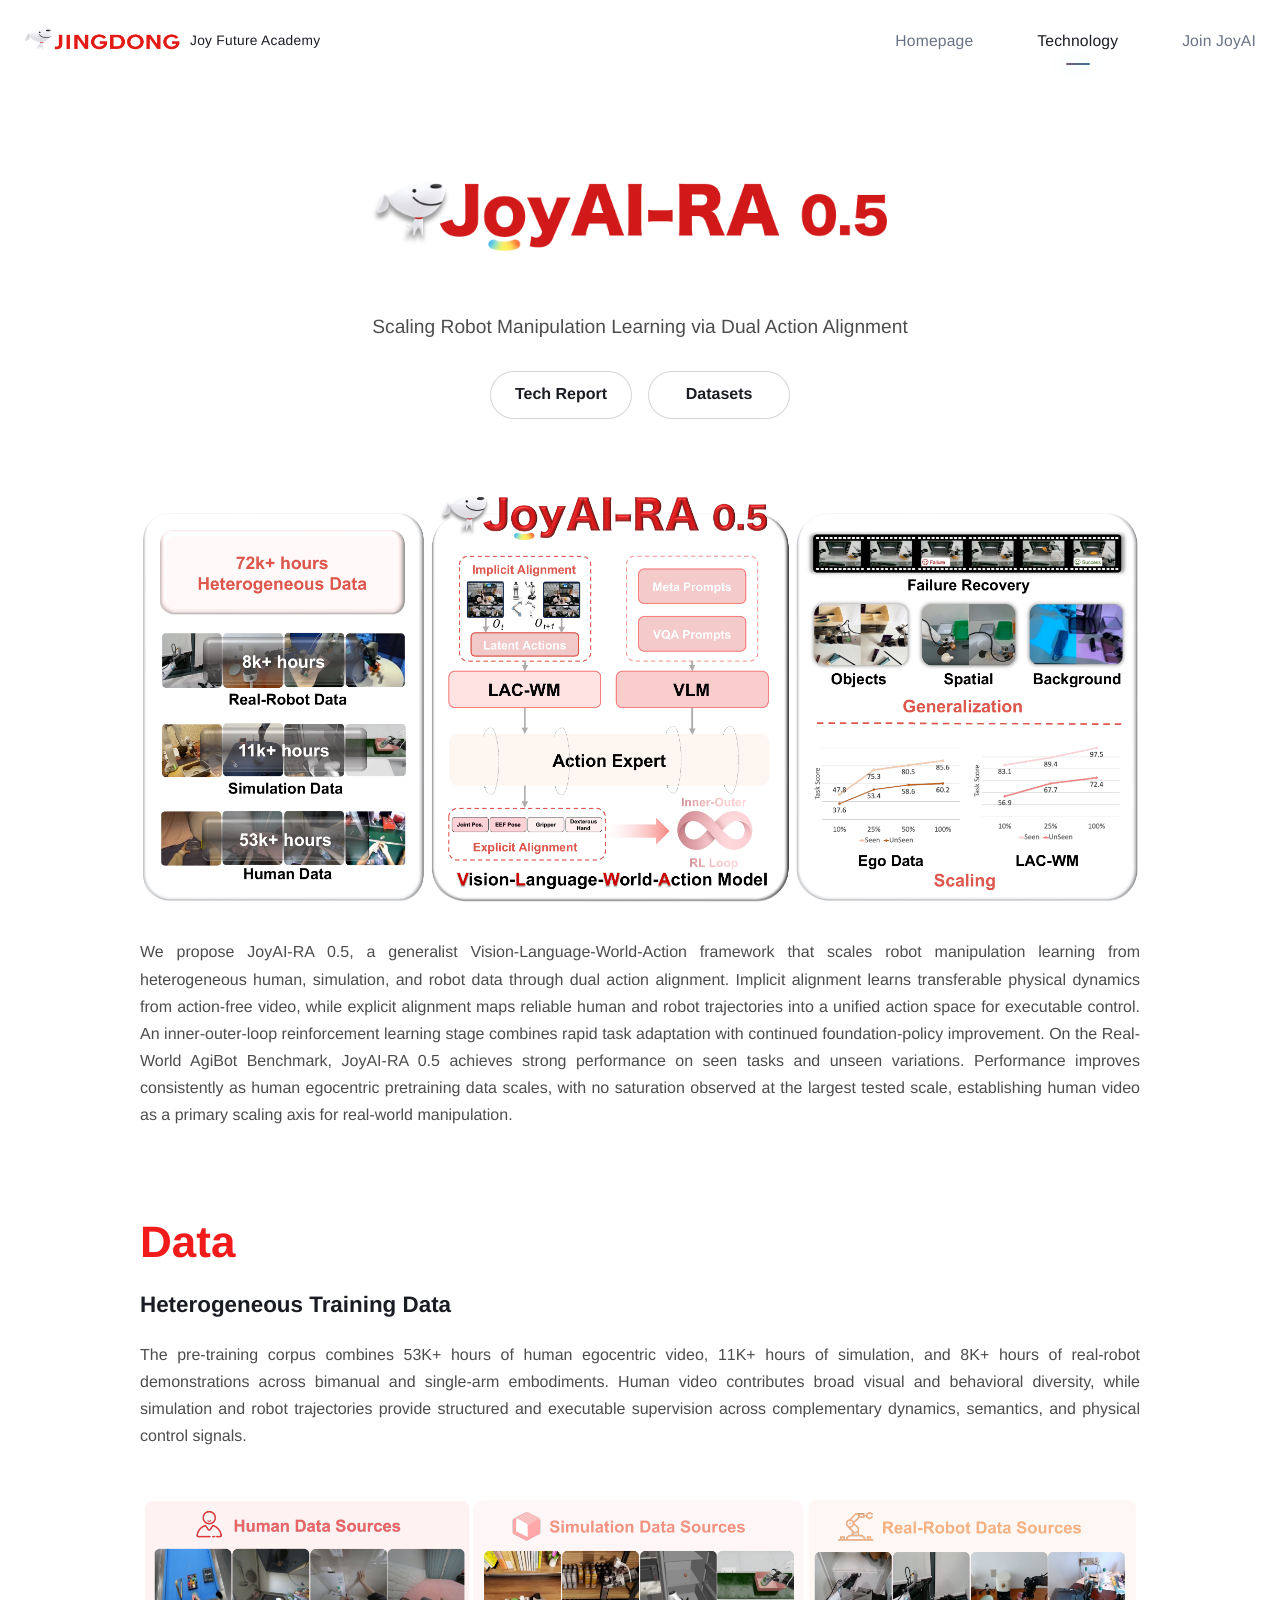
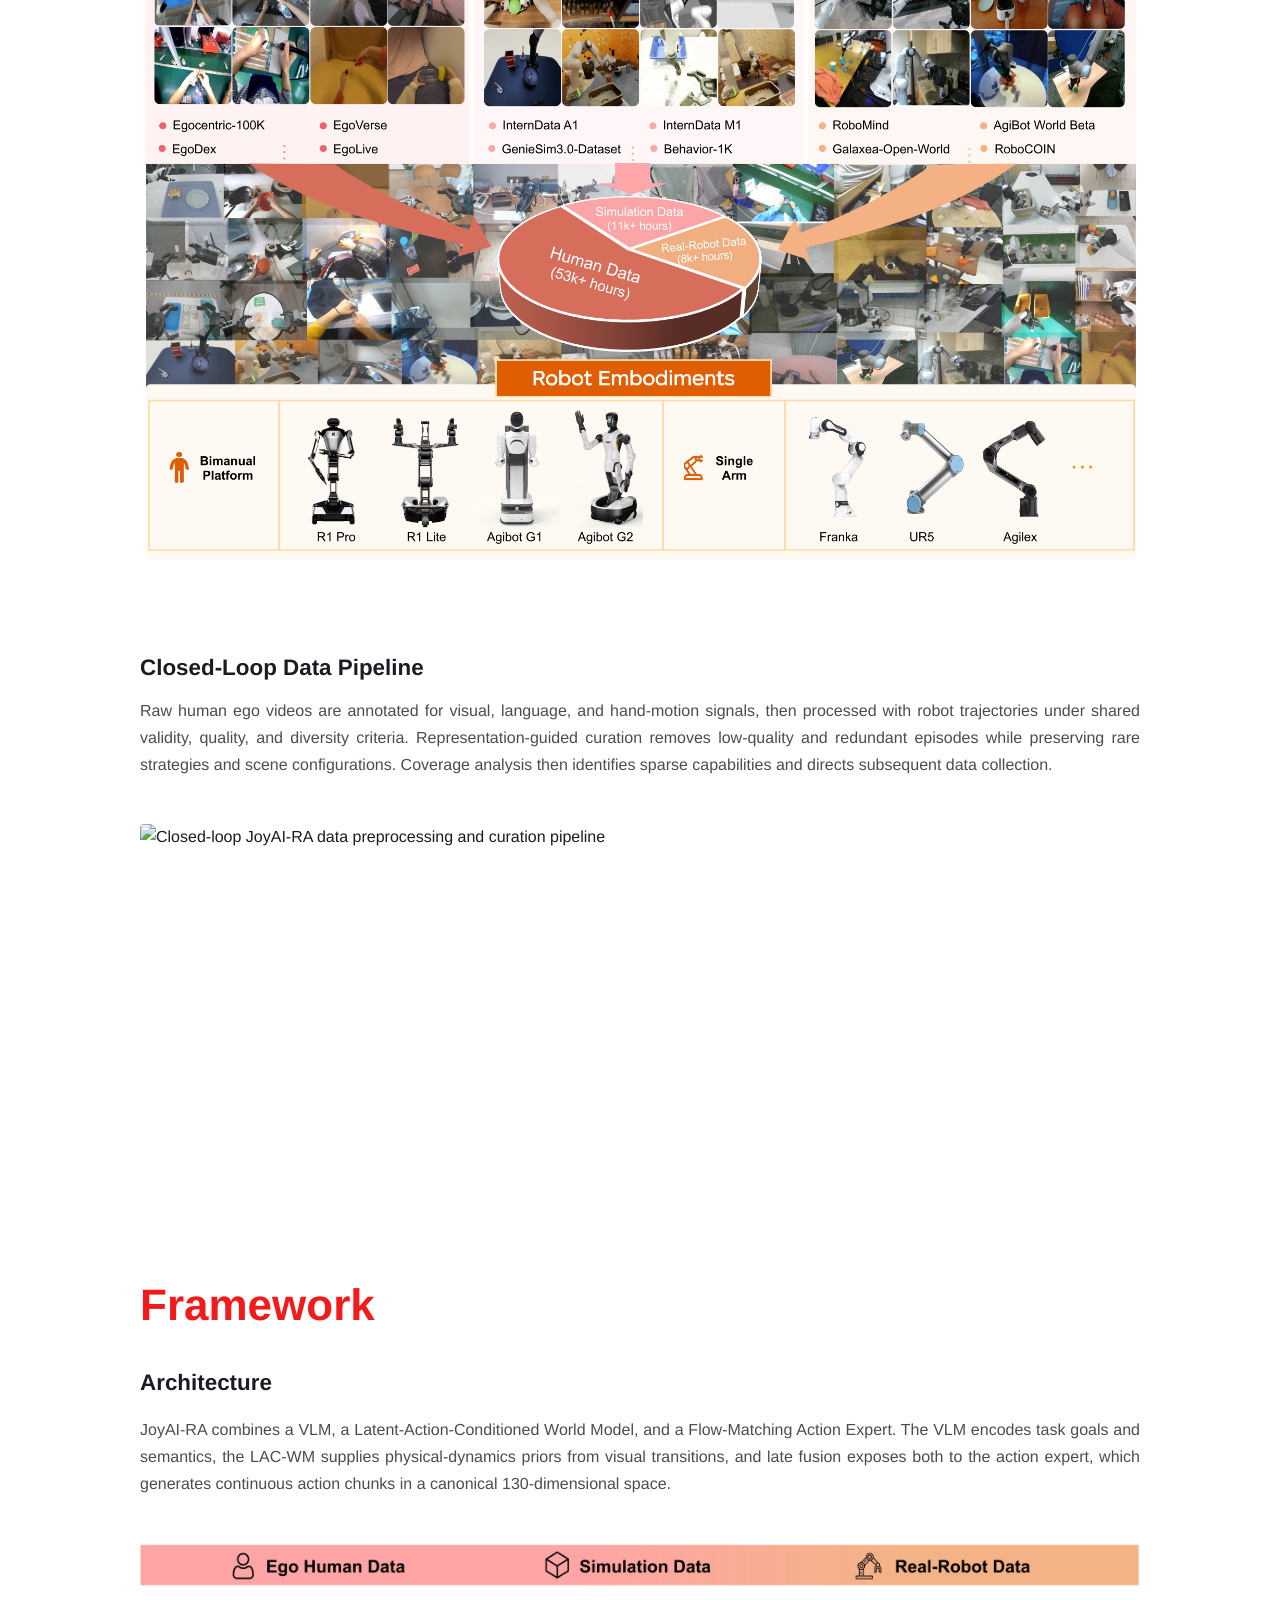
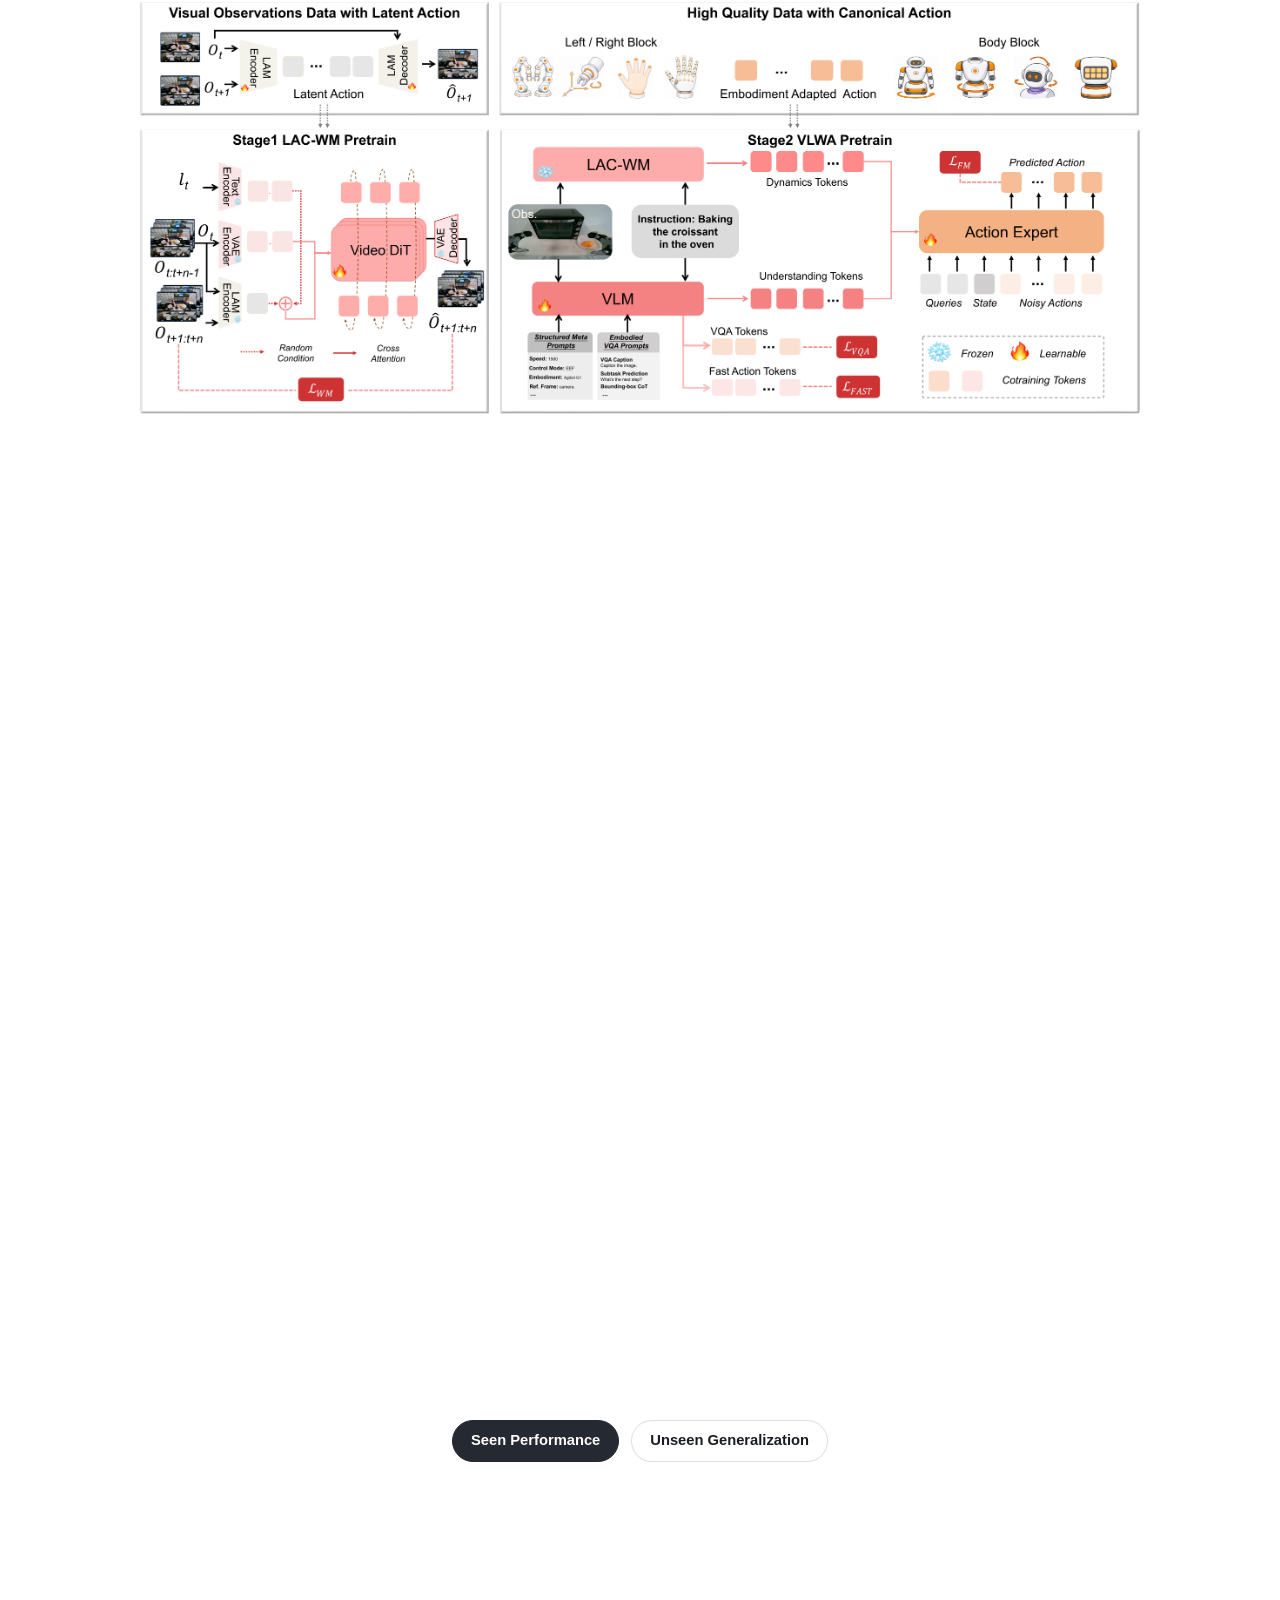
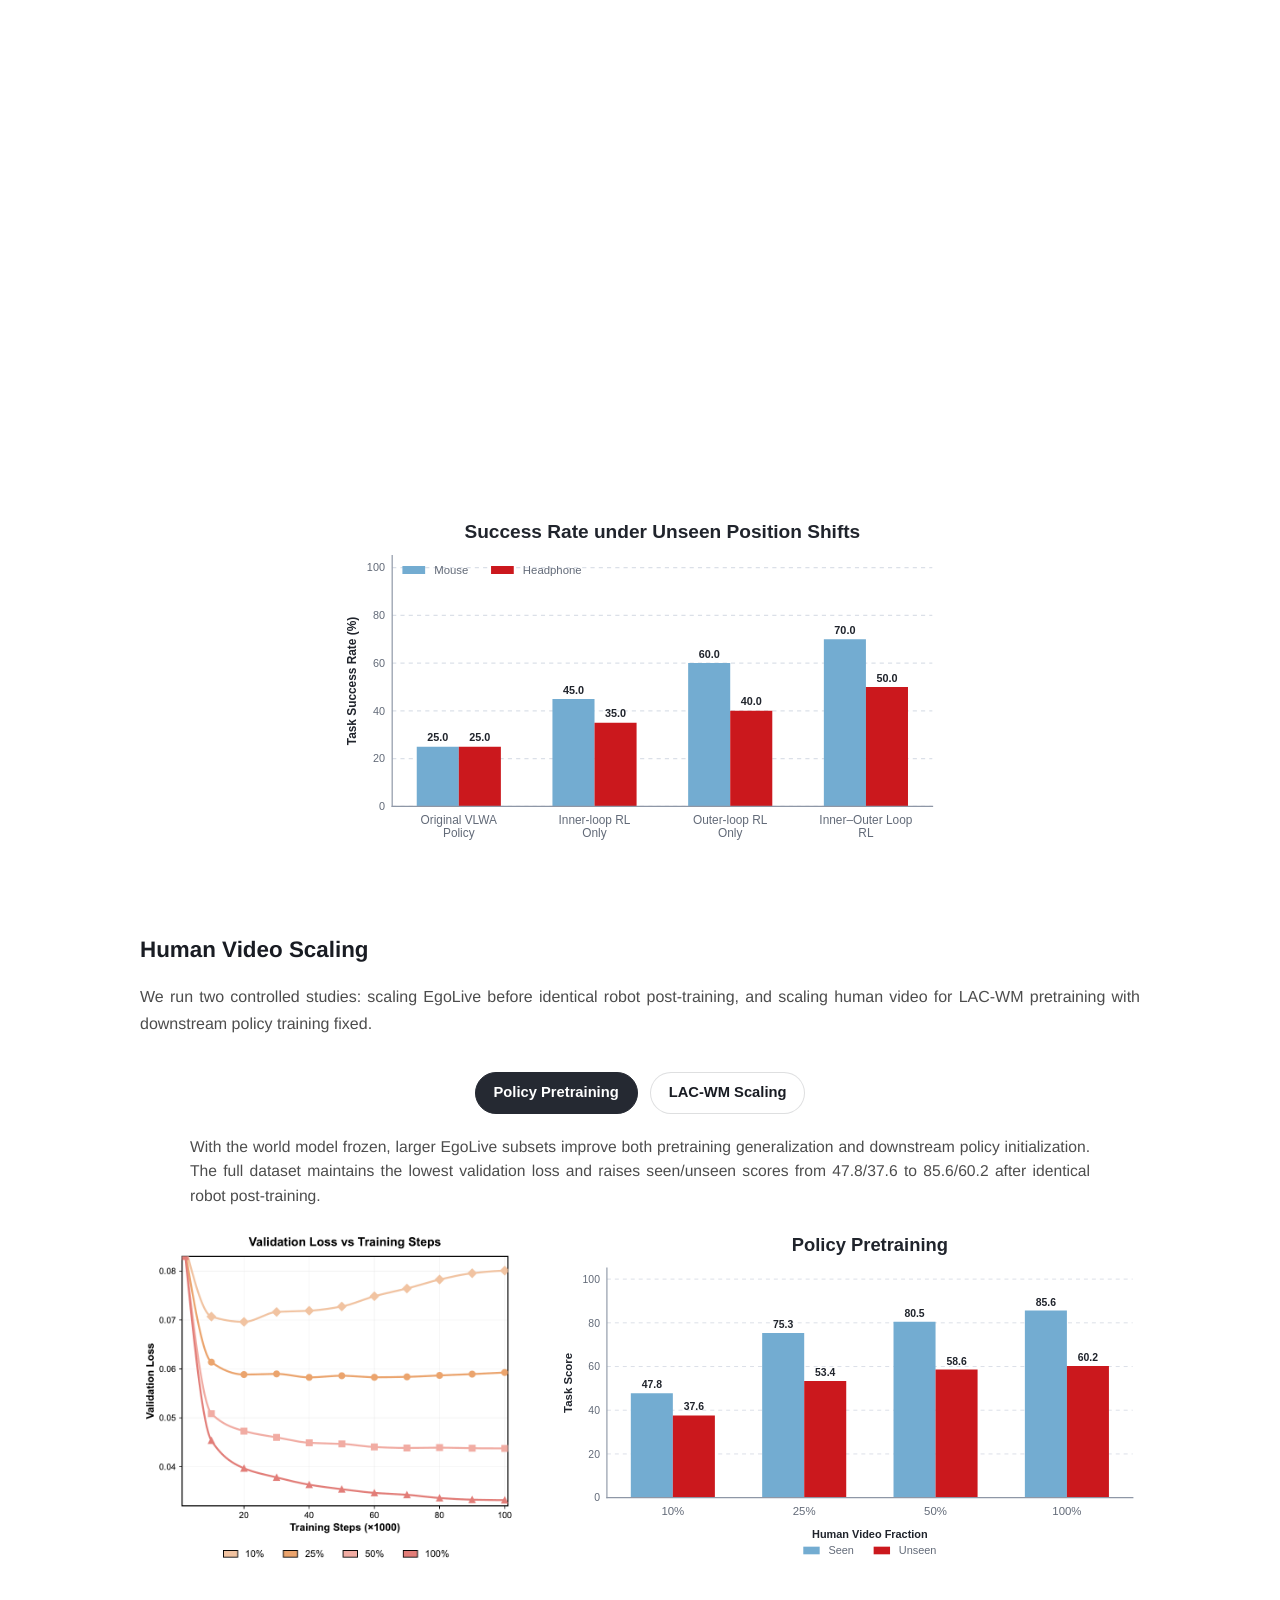
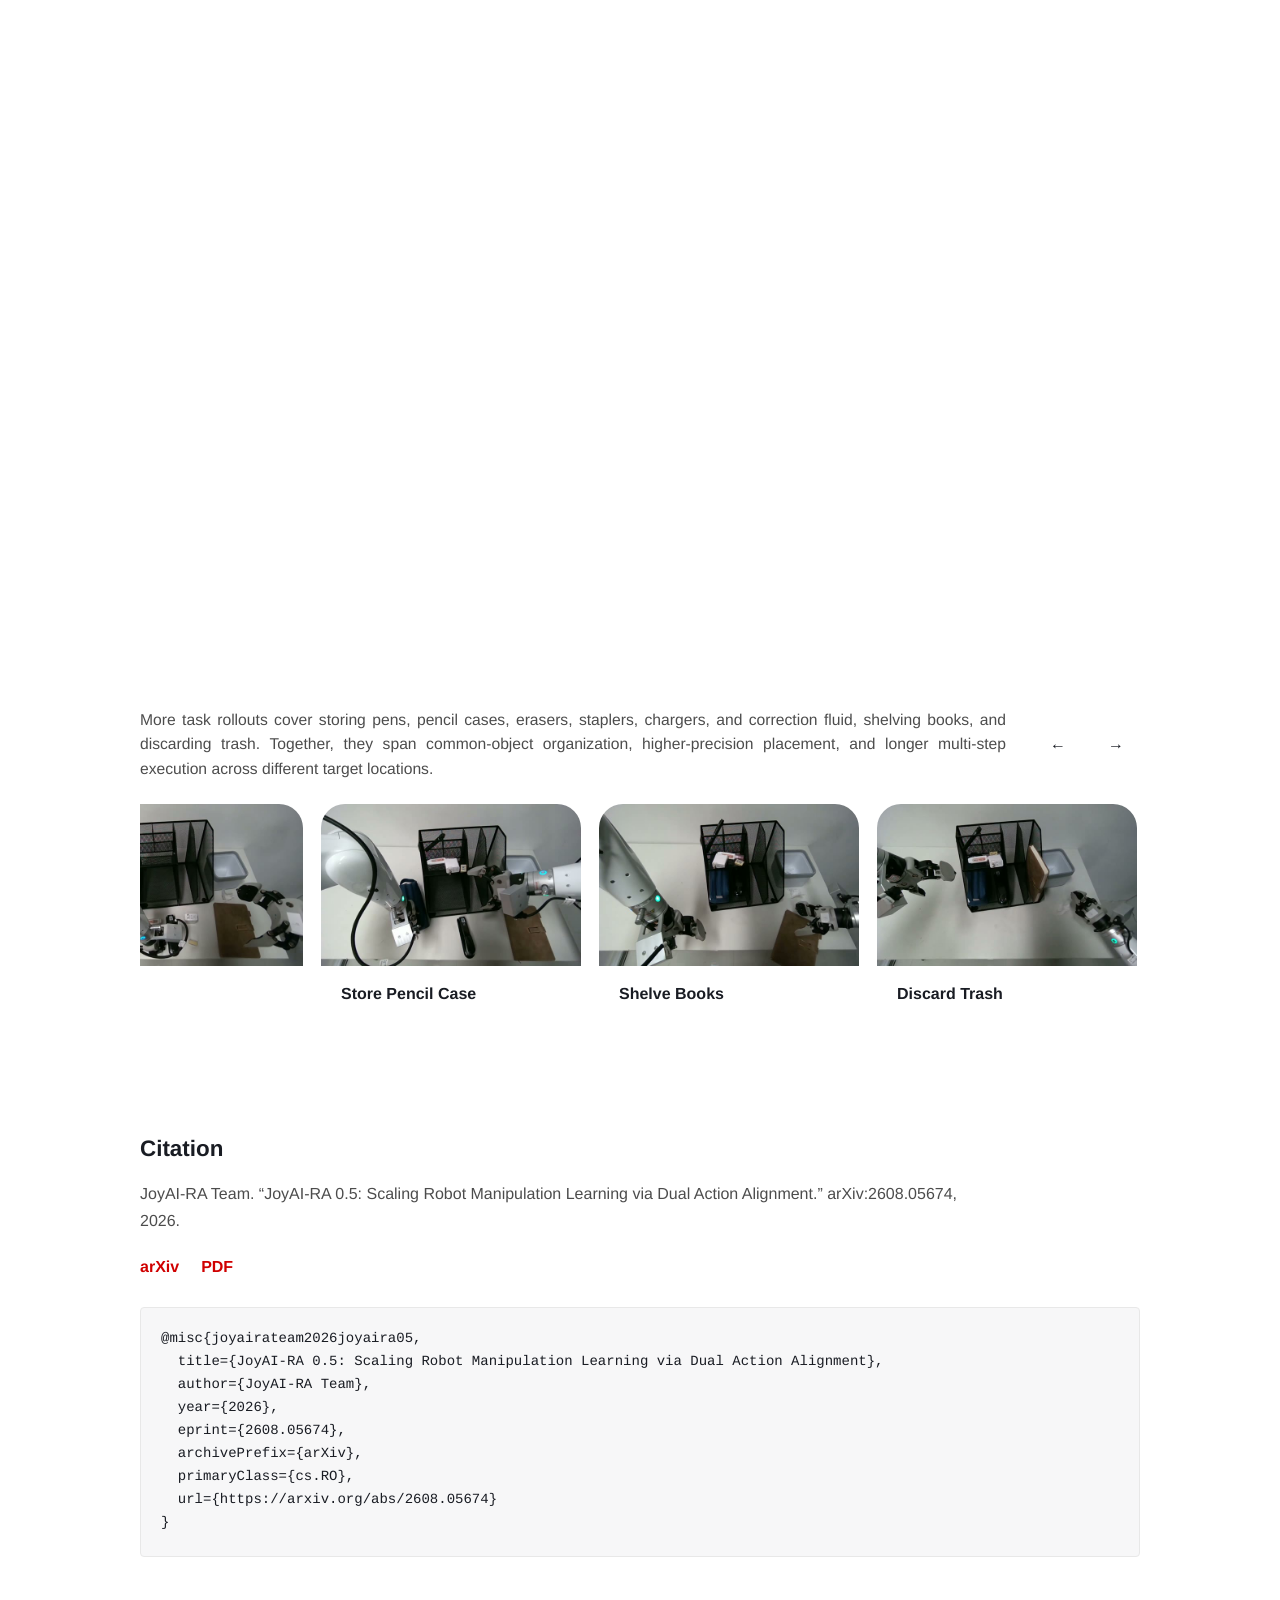
==== index.html @ e3513cfd "Publish technical v2 homepage with arXiv citation" ====
<!doctype html>
<html lang="en" class="technical-v2-root">
  <head>
    <meta charset="UTF-8" />
    <meta name="viewport" content="width=device-width, initial-scale=1" />
    <meta name="theme-color" content="#ffffff" />
    <meta
      name="description"
      content="JoyAI-RA 0.5 technical report page for scaling robot manipulation learning via dual action alignment."
    />
    <meta property="og:type" content="website" />
    <meta property="og:site_name" content="JoyAI-RA 0.5" />
    <meta
      property="og:title"
      content="JoyAI-RA 0.5 — Technical Report"
    />
    <meta
      property="og:description"
      content="A technical-report style page for JoyAI-RA 0.5: Vision-Language-World-Action robot manipulation learning via dual action alignment."
    />
    <title>JoyAI-RA 0.5 — Technical Report</title>
    <link rel="icon" href="assets/jd-mascot.png" />
    <link rel="preload" as="image" href="assets/joyai-ra-05-title-user.png" />
    <link rel="stylesheet" href="technical.css?v=20260807-arxiv-citation" />
    <script src="technical.js?v=20260806-result-tabs" defer></script>
  </head>
  <body class="technical-page technical-v2-page">
    <a class="skip-link" href="#main">Skip to content</a>
    <a class="top-link" href="#top" aria-label="Back to top">↑</a>
    <div class="site-backdrop" aria-hidden="true">
      <div class="site-backdrop-base"></div>
      <div class="site-backdrop-glow"></div>
      <div class="site-backdrop-vignette"></div>
    </div>

    <header class="site-nav" aria-label="Primary navigation">
      <a class="brand brand-corporate" href="#top" aria-label="Joy Future Academy homepage">
        <img
          class="brand-wordmark"
          src="assets/jd-wordmark.png"
          alt="JINGDONG"
          width="4600"
          height="671"
        />
        <span>Joy Future Academy</span>
      </a>
      <nav aria-label="Site navigation">
        <a href="https://research.joyai.com/" target="_blank" rel="noreferrer">Homepage</a>
        <a class="is-active" href="#abstract">Technology</a>
        <a href="https://zhaopin.jd.com/home" target="_blank" rel="noreferrer">Join JoyAI</a>
      </nav>
    </header>

    <main id="main">
      <section class="hero" id="top">
        <div class="container hero-container">
          <div class="hero-copy" data-reveal>
            <h1 class="hero-title-lockup">
              <img
                src="assets/joyai-ra-05-title-user.png"
                alt="JoyAI-RA 0.5"
                width="1494"
                height="352"
              />
            </h1>
            <p class="subtitle">Scaling Robot Manipulation Learning via Dual Action Alignment</p>
            <div class="hero-actions" role="group" aria-label="Project resources">
              <a
                class="hero-action"
                href="https://arxiv.org/abs/2608.05674v1"
                target="_blank"
                rel="noreferrer"
              >Tech Report</a>
              <a
                class="hero-action"
                href="https://robotdata.jdcloud.com/"
                target="_blank"
                rel="noreferrer"
              >Datasets</a>
            </div>
          </div>
        </div>
      </section>

      <section class="overview-section" id="abstract">
        <div class="container overview-content">
          <h2 class="visually-hidden">Overview</h2>

          <figure class="wide-figure overview-figure" data-reveal>
            <img
              src="assets/joyra05-overview-teaser-20260806.png"
              alt="JoyAI-RA 0.5 overview covering heterogeneous data, dual action alignment, VLWA training, reinforcement learning, real-world generalization, and human-video scaling"
              width="3819"
              height="1581"
              loading="eager"
            />
          </figure>

          <article class="abstract-copy" data-reveal aria-labelledby="abstract-heading">
            <h3 class="visually-hidden" id="abstract-heading">Abstract</h3>
            <p>
              We propose JoyAI-RA 0.5, a generalist
              Vision-Language-World-Action framework that scales robot manipulation
              learning from heterogeneous human, simulation, and robot data through
              dual action alignment. Implicit alignment learns transferable physical
              dynamics from action-free video, while explicit alignment maps reliable
              human and robot trajectories into a unified action space for executable
              control. An inner-outer-loop reinforcement learning stage combines rapid
              task adaptation with continued foundation-policy improvement. On the
              Real-World AgiBot Benchmark, JoyAI-RA 0.5 achieves strong performance on
              seen tasks and unseen variations. Performance improves consistently as
              human egocentric pretraining data scales, with no saturation observed at
              the largest tested scale, establishing human video as a primary scaling
              axis for real-world manipulation.
            </p>
          </article>
        </div>
      </section>

      <section class="section chapter-section" id="data">
        <div class="container">
          <div class="chapter-heading" data-reveal>
            <h2>Data</h2>
          </div>

          <div class="subsection-title" data-reveal>
            <h3>Heterogeneous Training Data</h3>
          </div>
          <div class="section-body section-summary" data-reveal>
            <p>
              The pre-training corpus combines 53K+ hours of human egocentric video,
              11K+ hours of simulation, and 8K+ hours of real-robot demonstrations
              across bimanual and single-arm embodiments. Human video contributes broad
              visual and behavioral diversity, while simulation and robot trajectories
              provide structured and executable supervision across complementary
              dynamics, semantics, and physical control signals.
            </p>
          </div>

          <figure class="paper-figure evidence-figure" data-reveal>
            <img
              src="assets/data-composition-cropped.png?v=20260805-cropped"
              alt="JoyAI-RA heterogeneous data composition across human egocentric videos, simulation trajectories, and real-robot demonstrations"
              width="1920"
              height="1287"
              loading="lazy"
            />
          </figure>

        </div>
      </section>

      <section class="section" id="data-pipeline">
        <div class="container">
          <div class="section-title" data-reveal>
            <h3>Closed-Loop Data Pipeline</h3>
          </div>
          <div class="section-body section-summary" data-reveal>
            <p>
              Raw human ego videos are annotated for visual, language, and hand-motion
              signals, then processed with robot trajectories under shared validity,
              quality, and diversity criteria. Representation-guided curation removes
              low-quality and redundant episodes while preserving rare strategies and
              scene configurations. Coverage analysis then identifies sparse
              capabilities and directs subsequent data collection.
            </p>
          </div>
        </div>

        <div class="container">
          <figure class="paper-figure evidence-figure evidence-figure-wide" data-reveal>
            <img
              src="assets/data-pipeline-cropped.png?v=20260805-cropped"
              alt="Closed-loop JoyAI-RA data preprocessing and curation pipeline"
              width="6733"
              height="2488"
              loading="lazy"
            />
          </figure>
        </div>
      </section>

      <section class="section chapter-section" id="framework">
        <div class="container">
          <div class="chapter-heading" data-reveal>
            <h2>Framework</h2>
          </div>
        </div>

        <div class="container report-layout">
          <div class="section-title" data-reveal>
            <h3>Architecture</h3>
          </div>
          <div class="section-body" data-reveal>
            <p>
              JoyAI-RA combines a VLM, a Latent-Action-Conditioned World Model, and a
              Flow-Matching Action Expert. The VLM encodes task goals and semantics,
              the LAC-WM supplies physical-dynamics priors from visual transitions,
              and late fusion exposes both to the action expert, which generates
              continuous action chunks in a canonical 130-dimensional space.
            </p>
          </div>
        </div>

        <figure class="wide-figure" data-reveal>
          <img
            src="assets/architecture-cropped.png?v=20260805-cropped"
            alt="JoyAI-RA architecture showing heterogeneous data, latent-action learning, unified action representation, LAC-WM, VLM, and action expert"
            width="4596"
            height="2166"
            loading="eager"
          />
        </figure>

        <div class="container report-layout method-followup">
          <div class="section-title" data-reveal>
            <h3>Inner–Outer Loop Reinforcement Learning</h3>
          </div>
          <div class="section-body" data-reveal>
            <p>
              The fast inner loop runs on the edge server, learning a lightweight
              residual policy for task-specific adaptation while the foundation model
              remains frozen. The asynchronous outer loop aggregates successful
              interactions, improves the foundation VLWA on the central server, and
              periodically synchronizes updated parameters back to the edge, forming a
              closed self-improving system.
            </p>
          </div>
        </div>

        <figure class="wide-figure" data-reveal>
          <img
            src="assets/rl-inner-outer-loop-cropped.png?v=20260805-cropped"
            alt="Inner-outer loop reinforcement learning with edge-server residual adaptation and central-server VLWA updates"
            width="1830"
            height="777"
            loading="lazy"
          />
        </figure>

      </section>

      <section class="section chapter-section" id="experiments">
        <div class="container">
          <div class="chapter-heading" data-reveal>
            <h2>Experiments</h2>
          </div>
        </div>

        <div class="container" id="evaluation">
          <div class="section-title" data-reveal>
            <h3>Real-World AgiBot Benchmark</h3>
          </div>
          <div class="section-body section-summary" data-reveal>
            <p>
              We evaluate the AgiBot G1 on six scenarios spanning easy pick-and-place,
              precise manipulation, and long-horizon tasks. Seen trials test familiar
              objects and layouts; unseen trials vary object categories, spatial
              arrangements, backgrounds, and illumination. Each task is scored from
              subtask completion across 20 seen and 10 unseen trials, measuring both
              execution quality and generalization.
            </p>
          </div>
        </div>

        <div class="container result-tabs-switcher">
          <div class="result-tabs" role="tablist" aria-label="Real-World AgiBot Benchmark views">
            <button
              class="result-tab-trigger is-active"
              id="benchmark-seen-tab"
              type="button"
              role="tab"
              aria-selected="true"
              aria-controls="benchmark-seen-panel"
              data-tab-trigger
              data-tab-group="real-world"
              data-tab-target="seen"
            >
              Seen Performance
            </button>
            <button
              class="result-tab-trigger"
              id="benchmark-unseen-tab"
              type="button"
              role="tab"
              aria-selected="false"
              aria-controls="benchmark-unseen-panel"
              tabindex="-1"
              data-tab-trigger
              data-tab-group="real-world"
              data-tab-target="unseen"
            >
              Unseen Generalization
            </button>
          </div>

          <section
            class="result-tab-panel"
            id="benchmark-seen-panel"
            role="tabpanel"
            aria-labelledby="benchmark-seen-tab"
            data-tab-panel="real-world"
            data-tab-key="seen"
          >
            <figure class="paper-figure evidence-figure evidence-figure-wide result-chart-figure transparent-result-figure" data-reveal>
              <img
                src="assets/result-main-alignment-seen-light.svg?v=20260806-benchmark-tabs"
                alt="Seen Performance chart for the Real-World AgiBot Benchmark"
                width="587"
                height="378"
                loading="lazy"
              />
            </figure>
          </section>

          <section
            class="result-tab-panel"
            id="benchmark-unseen-panel"
            role="tabpanel"
            aria-labelledby="benchmark-unseen-tab"
            data-tab-panel="real-world"
            data-tab-key="unseen"
            hidden
          >
            <figure class="paper-figure evidence-figure evidence-figure-wide result-chart-figure transparent-result-figure">
              <img
                src="assets/result-main-alignment-unseen-light.svg?v=20260806-benchmark-tabs"
                alt="Unseen Generalization chart for the Real-World AgiBot Benchmark"
                width="587"
                height="378"
                loading="lazy"
              />
            </figure>
          </section>
        </div>

        <div class="container report-layout experiment-followup">
          <div class="section-title" data-reveal>
            <h3>Inner–Outer Loop RL Results</h3>
          </div>
          <div class="section-body" data-reveal>
            <p>
              We compare the original policy, inner-loop-only adaptation,
              outer-loop-only adaptation, and the combined method under identical
              training budgets on Mouse and Headphone pick-and-place with unseen
              position shifts. Both loops improve over the foundation policy, while
              their combination performs best, reaching 70% and 50% success and
              confirming their complementary benefits.
            </p>
          </div>
        </div>

        <figure class="wide-figure evidence-figure rl-results-figure result-chart-figure transparent-result-figure" data-reveal>
          <img
            src="assets/result-rl-compact-light.svg?v=20260806-compact-chart"
            alt="Web-native success-rate comparison of the original VLWA policy, inner-loop RL, outer-loop RL, and inner-outer loop RL"
            width="581"
            height="319"
            loading="lazy"
          />
        </figure>
      </section>

      <section class="section" id="scaling">
        <div class="container report-layout">
          <div class="section-title" data-reveal>
            <h3>Human Video Scaling</h3>
          </div>
          <div class="section-body" data-reveal>
            <p>
              We run two controlled studies: scaling EgoLive before identical robot
              post-training, and scaling human video for LAC-WM pretraining with
              downstream policy training fixed.
            </p>
          </div>
        </div>

        <div class="container result-tabs-switcher">
          <div class="result-tabs" role="tablist" aria-label="Human Video Scaling views">
            <button
              class="result-tab-trigger is-active"
              id="scaling-policy-tab"
              type="button"
              role="tab"
              aria-selected="true"
              aria-controls="scaling-policy-panel"
              data-tab-trigger
              data-tab-group="human-scaling"
              data-tab-target="policy"
            >
              Policy Pretraining
            </button>
            <button
              class="result-tab-trigger"
              id="scaling-lacwm-tab"
              type="button"
              role="tab"
              aria-selected="false"
              aria-controls="scaling-lacwm-panel"
              tabindex="-1"
              data-tab-trigger
              data-tab-group="human-scaling"
              data-tab-target="lacwm"
            >
              LAC-WM Scaling
            </button>
          </div>

          <section
            class="result-tab-panel"
            id="scaling-lacwm-panel"
            role="tabpanel"
            aria-labelledby="scaling-lacwm-tab"
            data-tab-panel="human-scaling"
            data-tab-key="lacwm"
            hidden
          >
            <p class="scaling-panel-copy" data-reveal>
              More human video produces a stronger transferable dynamics prior.
              Scaling from 10% to 100% raises seen/unseen scores from 83.13/56.88
              to 97.50/72.40, with no saturation at the largest tested scale.
            </p>
            <figure class="paper-figure evidence-figure result-chart-figure transparent-result-figure" data-reveal>
              <img
                src="assets/result-human-scaling-lacwm-light.svg?v=20260806-result-tabs"
                alt="LAC-WM performance across increasing fractions of human-video pretraining data"
                width="587"
                height="340"
                loading="lazy"
              />
            </figure>
          </section>

          <section
            class="result-tab-panel"
            id="scaling-policy-panel"
            role="tabpanel"
            aria-labelledby="scaling-policy-tab"
            data-tab-panel="human-scaling"
            data-tab-key="policy"
          >
            <p class="scaling-panel-copy">
              With the world model frozen, larger EgoLive subsets improve both
              pretraining generalization and downstream policy initialization. The
              full dataset maintains the lowest validation loss and raises seen/unseen
              scores from 47.8/37.6 to 85.6/60.2 after identical robot post-training.
            </p>
            <div class="scaling-panel-grid">
              <figure class="paper-figure evidence-figure result-chart-figure transparent-result-figure">
                <img
                  src="assets/human-scaling-validation-loss.png?v=20260806-paper-crop"
                  alt="Validation-loss curves for policy pretraining with 10%, 25%, 50%, and 100% of EgoLive"
                  width="1800"
                  height="1564"
                  loading="lazy"
                />
              </figure>
              <figure class="paper-figure evidence-figure result-chart-figure transparent-result-figure">
                <img
                  src="assets/result-human-scaling-policy-light.svg?v=20260806-result-tabs"
                  alt="Policy performance across increasing fractions of human-video pretraining data"
                  width="587"
                  height="339"
                  loading="lazy"
                />
              </figure>
            </div>
          </section>
        </div>

      </section>

      <section class="section" id="videos">
        <div class="container report-layout">
          <div class="section-title" data-reveal>
            <h3>Demonstrations</h3>
          </div>
          <div class="section-body" data-reveal>
            <p>
              In this multi-stage desk-organizing task, AgiBot G1 places the headphones
              on their stand and then returns the mouse to its pad. The sequence combines
              the paper's precision-demanding headphone manipulation (PnP-Hard) with
              common-object mouse placement (PnP-Easy), shown from synchronized first-
              and third-person views.
            </p>
          </div>
        </div>

        <figure class="container dual-view-demo" data-reveal>
          <figcaption class="dual-view-labels">
            <span>First View</span>
            <span>Third View</span>
          </figcaption>
          <video
            src="assets/demos/g1/first-third-view-2x.mp4"
            poster="assets/demos/g1/first-third-view.jpg"
            aria-label="Two-times-speed synchronized first-person and third-person views of AgiBot G1 placing headphones on their stand and a mouse on its pad"
            width="1574"
            height="720"
            autoplay
            muted
            loop
            controls
            playsinline
            preload="metadata"
          ></video>
        </figure>

        <div class="container">
          <div class="g1-task-heading" data-reveal>
            <p>
              More task rollouts cover storing pens, pencil cases, erasers, staplers,
              chargers, and correction fluid, shelving books, and discarding trash.
              Together, they span common-object organization, higher-precision placement,
              and longer multi-step execution across different target locations.
            </p>
            <div class="g1-task-controls" role="group" aria-label="Browse demonstration tasks">
              <button type="button" data-g1-prev aria-label="Show previous tasks">←</button>
              <button type="button" data-g1-next aria-label="Show next tasks">→</button>
            </div>
          </div>

          <div class="g1-task-rail" role="list" aria-label="G1 demonstration tasks" data-reveal>
            <div class="g1-task-card" role="listitem">
              <video src="assets/demos/g1/store-pen.mp4" poster="assets/demos/g1/store-pen.jpg" aria-label="G1 robot placing a pen into a pen holder" autoplay muted loop playsinline preload="metadata"></video>
              <strong>Store Pen</strong>
            </div>
            <div class="g1-task-card" role="listitem">
              <video src="assets/demos/g1/store-pencil-case.mp4" poster="assets/demos/g1/store-pencil-case.jpg" aria-label="G1 robot storing a pencil case" autoplay muted loop playsinline preload="metadata"></video>
              <strong>Store Pencil Case</strong>
            </div>
            <div class="g1-task-card" role="listitem">
              <video src="assets/demos/g1/shelve-books.mp4" poster="assets/demos/g1/shelve-books.jpg" aria-label="G1 robot moving books to a bookshelf" autoplay muted loop playsinline preload="metadata"></video>
              <strong>Shelve Books</strong>
            </div>
            <div class="g1-task-card" role="listitem">
              <video src="assets/demos/g1/discard-trash.mp4" poster="assets/demos/g1/discard-trash.jpg" aria-label="G1 robot placing trash into a trash can" autoplay muted loop playsinline preload="metadata"></video>
              <strong>Discard Trash</strong>
            </div>
            <div class="g1-task-card" role="listitem">
              <video src="assets/demos/g1/store-correction-fluid.mp4" poster="assets/demos/g1/store-correction-fluid.jpg" aria-label="G1 robot storing correction fluid" autoplay muted loop playsinline preload="metadata"></video>
              <strong>Store Correction Fluid</strong>
            </div>
            <div class="g1-task-card" role="listitem">
              <video src="assets/demos/g1/store-eraser.mp4" poster="assets/demos/g1/store-eraser.jpg" aria-label="G1 robot storing an eraser" autoplay muted loop playsinline preload="metadata"></video>
              <strong>Store Eraser</strong>
            </div>
            <div class="g1-task-card" role="listitem">
              <video src="assets/demos/g1/store-stapler.mp4" poster="assets/demos/g1/store-stapler.jpg" aria-label="G1 robot storing a stapler" autoplay muted loop playsinline preload="metadata"></video>
              <strong>Store Stapler</strong>
            </div>
            <div class="g1-task-card" role="listitem">
              <video src="assets/demos/g1/store-charger.mp4" poster="assets/demos/g1/store-charger.jpg" aria-label="G1 robot storing a charger" autoplay muted loop playsinline preload="metadata"></video>
              <strong>Store Charger</strong>
            </div>
          </div>
        </div>
      </section>

      <section class="section report-section" id="report">
        <div class="container citation-card" data-reveal>
          <h2>Citation</h2>
          <p class="citation-reference">
            JoyAI-RA Team. “JoyAI-RA 0.5: Scaling Robot Manipulation Learning via
            Dual Action Alignment.” arXiv:2608.05674, 2026.
          </p>
          <nav class="citation-links" aria-label="Paper links">
            <a href="https://arxiv.org/abs/2608.05674v1" target="_blank" rel="noreferrer">arXiv</a>
            <a href="https://arxiv.org/pdf/2608.05674v1" target="_blank" rel="noreferrer">PDF</a>
          </nav>
          <pre class="citation-bibtex"><code>@misc{joyairateam2026joyaira05,
  title={JoyAI-RA 0.5: Scaling Robot Manipulation Learning via Dual Action Alignment},
  author={JoyAI-RA Team},
  year={2026},
  eprint={2608.05674},
  archivePrefix={arXiv},
  primaryClass={cs.RO},
  url={https://arxiv.org/abs/2608.05674}
}</code></pre>
        </div>
      </section>
    </main>

  </body>
</html>
---- technical.css ----
:root {
  --bg: #090911;
  --bg-deep: #05060b;
  --surface: rgba(14, 18, 31, 0.78);
  --surface-strong: rgba(18, 23, 38, 0.92);
  --surface-soft: rgba(20, 28, 47, 0.66);
  --text: #eef3ff;
  --muted: rgba(230, 238, 255, 0.68);
  --muted-soft: rgba(230, 238, 255, 0.5);
  --line: rgba(112, 140, 210, 0.2);
  --line-strong: rgba(8, 200, 247, 0.28);
  --red: #d00000;
  --red-bright: #f21b1b;
  --cyan: #07c8f8;
  --violet: #5a48ff;
  --grid-size: 72px;
  --max: 1248px;
  --content: 900px;
  --pointer-x: 36%;
  --pointer-y: 24%;
  --pointer-x-px: 36vw;
  --pointer-y-px: 24vh;
  --shadow: 0 26px 90px rgba(0, 0, 0, 0.42);
  color-scheme: dark;
}

*,
*::before,
*::after {
  box-sizing: border-box;
}

html {
  scroll-behavior: smooth;
}

body {
  margin: 0;
  min-height: 100vh;
  color: var(--text);
  background: var(--bg);
  font-family:
    ui-sans-serif,
    -apple-system,
    BlinkMacSystemFont,
    "Segoe UI",
    "PingFang SC",
    "Microsoft YaHei",
    sans-serif;
  line-height: 1.7;
  text-rendering: geometricPrecision;
  overflow-x: hidden;
}

a {
  color: inherit;
  text-decoration: none;
}

img,
video {
  display: block;
  max-width: 100%;
}

button {
  font: inherit;
}

body > :not(.site-backdrop):not(.skip-link):not(.top-link) {
  position: relative;
  z-index: 1;
}

.site-backdrop {
  position: fixed;
  inset: 0;
  z-index: 0;
  overflow: hidden;
  pointer-events: none;
  background: #090911;
}

.site-backdrop-base,
.site-backdrop-glow,
.site-backdrop-vignette {
  position: absolute;
  inset: 0;
}

.site-backdrop-base {
  background:
    radial-gradient(circle at 18% 14%, rgba(90, 72, 255, 0.18), transparent 26%),
    radial-gradient(circle at 82% 16%, rgba(8, 200, 247, 0.12), transparent 20%),
    radial-gradient(circle at 50% 100%, rgba(4, 12, 32, 0.5), transparent 44%),
    linear-gradient(180deg, #0b0a10 0%, #090911 44%, #06070d 100%);
}

.site-backdrop-glow {
  background:
    radial-gradient(
      circle at var(--pointer-x) var(--pointer-y),
      rgba(1, 224, 253, 0.28) 0,
      rgba(1, 224, 253, 0.14) 10%,
      rgba(90, 72, 255, 0.14) 24%,
      transparent 38%
    ),
    radial-gradient(
      circle at calc(var(--pointer-x) - 18%) calc(var(--pointer-y) + 10%),
      rgba(93, 120, 255, 0.14) 0,
      transparent 34%
    );
  filter: blur(18px);
  mix-blend-mode: screen;
}

.site-backdrop-vignette {
  background:
    radial-gradient(circle at 50% -8%, transparent 0, rgba(4, 6, 12, 0.18) 44%, rgba(4, 6, 12, 0.72) 100%),
    radial-gradient(circle at 50% 108%, transparent 0, rgba(4, 6, 12, 0.18) 42%, rgba(4, 6, 12, 0.78) 100%);
  box-shadow:
    inset 0 0 240px rgba(4, 6, 12, 0.92),
    inset 0 0 100px rgba(4, 6, 12, 0.86);
}

.skip-link {
  position: fixed;
  left: 16px;
  top: 16px;
  z-index: 100;
  width: 1px;
  height: 1px;
  margin: -1px;
  padding: 0;
  border-radius: 999px;
  color: #fff;
  background: var(--red);
  clip: rect(0 0 0 0);
  clip-path: inset(50%);
  overflow: hidden;
  white-space: nowrap;
}

.skip-link:focus {
  width: auto;
  height: auto;
  margin: 0;
  padding: 8px 12px;
  clip: auto;
  clip-path: none;
  overflow: visible;
}

.visually-hidden {
  position: absolute;
  width: 1px;
  height: 1px;
  padding: 0;
  margin: -1px;
  overflow: hidden;
  clip: rect(0, 0, 0, 0);
  white-space: nowrap;
  border: 0;
}

.top-link {
  position: fixed;
  right: 22px;
  bottom: 22px;
  z-index: 30;
  width: 42px;
  height: 42px;
  display: grid;
  place-items: center;
  border: 1px solid rgba(112, 140, 210, 0.24);
  border-radius: 50%;
  color: var(--text);
  background: rgba(14, 18, 31, 0.84);
  box-shadow: 0 16px 34px rgba(0, 0, 0, 0.26);
  opacity: 0;
  pointer-events: none;
  transform: translateY(12px);
  transition: 0.2s ease;
  backdrop-filter: blur(16px);
}

.top-link.is-visible {
  opacity: 1;
  pointer-events: auto;
  transform: translateY(0);
}

.container {
  width: min(var(--max), calc(100% - 48px));
  margin: 0 auto;
}

.site-nav {
  position: sticky;
  top: 0;
  z-index: 20;
  width: min(1248px, calc(100% - 48px));
  min-height: 84px;
  margin: 0 auto;
  display: grid;
  grid-template-columns: 1fr auto 1fr;
  align-items: center;
  gap: 24px;
  padding: 0;
  border-bottom: 1px solid rgba(107, 138, 206, 0.08);
  background: linear-gradient(180deg, rgba(11, 10, 16, 0.88), rgba(11, 10, 16, 0.18) 86%, transparent);
  backdrop-filter: blur(20px);
}

.brand {
  display: inline-flex;
  align-items: center;
  justify-self: start;
  gap: 10px;
  color: var(--text);
  font-weight: 760;
  letter-spacing: 0.01em;
}

.brand-icon {
  width: 38px;
  height: 38px;
  display: grid;
  place-items: center;
  overflow: hidden;
  border-radius: 50%;
  background: rgba(255, 255, 255, 0.92);
}

.brand-icon img {
  width: 35px;
  height: 30px;
  object-fit: contain;
}

.brand strong {
  color: inherit;
  font-weight: inherit;
}

.site-nav nav {
  display: flex;
  align-items: center;
  justify-content: center;
  justify-self: center;
  gap: clamp(24px, 4vw, 54px);
  color: rgba(233, 239, 255, 0.56);
  font-size: 1.167rem;
  font-weight: 470;
  letter-spacing: 0.01em;
}

.site-nav nav a {
  position: relative;
  padding: 10px 0;
  transition:
    color 180ms ease,
    transform 180ms ease;
}

.site-nav nav a::after {
  content: "";
  position: absolute;
  left: 50%;
  bottom: 0;
  width: 24px;
  height: 2px;
  border-radius: 999px;
  background: linear-gradient(90deg, var(--violet), var(--cyan));
  box-shadow: 0 0 18px rgba(8, 200, 247, 0.34);
  transform: translateX(-50%) scaleX(0);
  transition: transform 180ms ease;
}

.site-nav nav a:hover,
.site-nav nav a:focus-visible {
  color: var(--text);
  transform: translateY(-1px);
}

.site-nav nav a:hover::after,
.site-nav nav a:focus-visible::after {
  transform: translateX(-50%) scaleX(1);
}

.hero {
  padding: 102px 0 42px;
}

.hero-container {
  display: block;
}

.hero-copy,
.report-layout {
  min-width: 0;
}

h1,
h2,
h3,
p {
  margin-top: 0;
}

.hero-copy {
  display: flex;
  flex-direction: column;
  align-items: center;
  gap: 20px;
  text-align: center;
}

.hero h1 {
  margin: 0;
  color: var(--red);
  font-size: clamp(3.4rem, 7.6vw, 6.25rem);
  line-height: 0.94;
  letter-spacing: -0.055em;
  text-shadow: 0 0 24px rgba(208, 0, 0, 0.16);
  white-space: nowrap;
}

.subtitle {
  margin: 0;
  max-width: 56rem;
  color: var(--text);
  font-size: clamp(1.367rem, 2vw, 1.72rem);
  line-height: 1.28;
  font-weight: 650;
  letter-spacing: -0.02em;
}

.hero-media {
  width: min(100%, var(--content));
  margin: 48px auto 0;
}

.hero-media-shell,
.wide-figure,
.paper-figure {
  position: relative;
  overflow: hidden;
  border: 1px solid rgba(112, 140, 210, 0.2);
  border-radius: 30px;
  background: rgba(247, 251, 255, 0.97);
  box-shadow: var(--shadow);
}

.hero-media-shell::after,
.wide-figure::after,
.paper-figure::after {
  content: "";
  position: absolute;
  inset: 0;
  border-radius: inherit;
  pointer-events: none;
  background:
    linear-gradient(180deg, rgba(255, 255, 255, 0.08), transparent 24%),
    linear-gradient(135deg, rgba(90, 72, 255, 0.12), transparent 34%);
}

.hero-media img {
  width: 100%;
  height: auto;
}

.overview-section {
  padding: 24px 0 92px;
}

.overview-content {
  max-width: 1120px;
}

.chapter-heading {
  margin-bottom: 44px;
  text-align: center;
}

.chapter-heading h2 {
  margin: 0;
  color: var(--red-bright);
  font-size: clamp(2.65rem, 5.4vw, 4.35rem);
  line-height: 0.98;
  letter-spacing: -0.05em;
}

.overview-section .chapter-heading {
  margin-bottom: 38px;
}

.wide-figure.overview-figure {
  width: 100%;
  margin: 0;
}

.abstract-copy {
  max-width: 56.25rem;
  margin-top: 30px;
  margin-right: auto;
  margin-left: auto;
  color: var(--muted);
  font-size: 1rem;
  line-height: 1.88;
  text-align: left;
}

.abstract-copy p {
  margin: 0;
}

.section {
  padding: 86px 0;
}

.section.compact {
  padding-top: 72px;
}

.report-layout {
  display: flex;
  flex-direction: column;
  align-items: center;
  gap: 16px;
  text-align: center;
}

.section-title h2,
.section-title h3 {
  margin: 0;
  color: var(--text);
  line-height: 0.98;
  letter-spacing: -0.055em;
  white-space: normal;
}

.section-title h2 {
  font-size: clamp(2rem, 4.8vw, 3.35rem);
}

.section-title h3 {
  font-size: clamp(1.9rem, 4vw, 2.85rem);
}

.section-body {
  max-width: 56.25rem;
  color: var(--muted);
  font-size: 1rem;
  line-height: 1.88;
}

.section-body p {
  margin-bottom: 1em;
}

.section-body p:last-child {
  margin-bottom: 0;
}

.section-body em {
  color: var(--cyan);
  font-style: normal;
  font-weight: 800;
}

.wide-figure {
  width: min(var(--max), calc(100% - 48px));
  margin: 44px auto 0;
}

.wide-figure img,
.paper-figure img {
  width: 100%;
  height: auto;
}

.wide-figure figcaption,
.paper-figure figcaption {
  position: relative;
  z-index: 1;
  padding: 14px 18px 16px;
  color: rgba(18, 22, 34, 0.72);
  background: rgba(255, 255, 255, 0.92);
  border-top: 1px solid rgba(112, 140, 210, 0.16);
  font-size: 1.127rem;
  text-align: center;
}

.wide-figure.contained {
  padding: 16px;
  background: rgba(247, 251, 255, 0.98);
}

.wide-figure.contained img {
  border-radius: 18px;
}

.data-table,
.report-note,
.compact-grid article,
.method-grid article,
.ablation-card,
.score-panel,
.scaling-notes article,
.g1-task-card,
.citation-card {
  border: 1px solid var(--line);
  background: linear-gradient(180deg, rgba(18, 23, 38, 0.84), rgba(10, 13, 22, 0.9));
  box-shadow:
    0 18px 54px rgba(0, 0, 0, 0.28),
    inset 0 1px 0 rgba(255, 255, 255, 0.04);
  backdrop-filter: blur(18px);
}

.data-table {
  overflow: hidden;
  border-radius: 24px;
}

.data-table > div {
  display: grid;
  grid-template-columns: 1.1fr 0.65fr 1.5fr;
  gap: 24px;
  align-items: center;
  padding: 22px 26px;
  border-top: 1px solid rgba(112, 140, 210, 0.14);
}

.data-table .table-head {
  border-top: 0;
  color: var(--cyan);
  background: rgba(90, 72, 255, 0.08);
  font-size: 1.027rem;
  font-weight: 800;
  text-transform: uppercase;
  letter-spacing: 0.08em;
}

.data-table span {
  color: var(--text);
  font-weight: 780;
}

.data-table strong {
  color: var(--red-bright);
  font-size: 1.42rem;
}

.data-table p {
  margin: 0;
  color: var(--muted);
  font-size: 1rem;
  line-height: 1.88;
}

.overview-cards {
  max-width: 1080px;
  margin-top: 28px;
  margin-right: auto;
  margin-left: auto;
}

.report-note,
.compact-grid article,
.method-grid article,
.ablation-card,
.score-panel,
.scaling-notes article,
.g1-task-card,
.citation-card {
  border-radius: 24px;
}

.report-note {
  padding: 24px;
}

.report-note span,
.method-grid span,
.scaling-notes span,
.citation-card span {
  display: block;
  color: var(--cyan);
  font-size: 0.9875rem;
  font-weight: 820;
  text-transform: uppercase;
  letter-spacing: 0.08em;
}

.report-note p {
  margin: 18px 0 0;
  color: var(--muted);
  font-size: 1rem;
  line-height: 1.88;
}

.compact-grid {
  display: grid;
  grid-template-columns: repeat(2, minmax(0, 1fr));
  gap: 14px;
}

.compact-grid article {
  padding: 22px;
}

.compact-grid h3 {
  margin: 0 0 10px;
  color: var(--text);
  font-size: 1.347rem;
  line-height: 1.18;
  letter-spacing: -0.025em;
}

.compact-grid p {
  margin: 0;
  color: var(--muted);
  font-size: 1rem;
  line-height: 1.88;
}

.method-grid {
  display: grid;
  grid-template-columns: repeat(2, minmax(0, 1fr));
  gap: 16px;
  margin-top: 46px;
}

.method-grid article {
  min-height: 228px;
  padding: 24px;
}

.method-grid p {
  margin: 22px 0 0;
  color: var(--muted);
  font-size: 1rem;
  line-height: 1.88;
}

.result-grid {
  display: grid;
  grid-template-columns: repeat(2, minmax(0, 1fr));
  gap: 22px;
  margin-top: 36px;
}

.score-panel {
  padding: 28px;
}

.score-summary {
  display: grid;
  grid-template-columns: 1fr auto;
  gap: 8px 24px;
  align-items: end;
  padding-bottom: 22px;
  border-bottom: 1px solid rgba(112, 140, 210, 0.16);
}

.score-summary span {
  color: var(--cyan);
  font-size: 1.027rem;
  font-weight: 820;
  text-transform: uppercase;
  letter-spacing: 0.08em;
}

.score-summary h3 {
  margin: 0;
  color: var(--text);
  font-size: 1.3rem;
  line-height: 1.15;
  letter-spacing: -0.025em;
}

.score-summary strong {
  grid-row: span 3;
  color: var(--red-bright);
  font-size: 4rem;
  line-height: 0.9;
  letter-spacing: -0.05em;
}

.score-summary p {
  margin: 0;
  color: var(--muted);
  font-size: 1.228rem;
}

.score-list {
  display: grid;
  gap: 18px;
  margin-top: 24px;
}

.score-list div {
  display: grid;
  grid-template-columns: 1fr auto;
  gap: 8px 14px;
}

.score-list span {
  color: var(--text);
  font-size: 1.228rem;
  font-weight: 760;
}

.score-list b {
  color: var(--red-bright);
}

.score-list i {
  grid-column: 1 / -1;
  height: 9px;
  overflow: hidden;
  border-radius: 999px;
  background: rgba(238, 243, 255, 0.12);
}

.score-list i::before {
  content: "";
  display: block;
  width: var(--value);
  height: 100%;
  border-radius: inherit;
  background: linear-gradient(90deg, var(--violet), var(--cyan));
}

.component-ablation-grid {
  display: grid;
  grid-template-columns: repeat(2, minmax(0, 1fr));
  gap: 22px;
  margin-top: 44px;
}

.ablation-card {
  padding: 28px;
}

.ablation-card h3 {
  margin: 0;
  color: var(--text);
  font-size: 1.52rem;
  line-height: 1.2;
  letter-spacing: -0.025em;
}

.ablation-card > p {
  margin: 16px 0 0;
  color: var(--muted);
  font-size: 1rem;
  line-height: 1.88;
}

.ablation-table {
  width: 100%;
  margin-top: 24px;
  border-collapse: collapse;
  color: var(--text);
  font-size: 1.087rem;
  font-variant-numeric: tabular-nums;
}

.ablation-table th,
.ablation-table td {
  padding: 13px 10px;
  border-bottom: 1px solid rgba(112, 140, 210, 0.16);
  text-align: right;
}

.ablation-table th:first-child,
.ablation-table td:first-child {
  text-align: left;
}

.ablation-table thead th {
  color: var(--cyan);
  font-size: 0.9875rem;
  font-weight: 820;
  text-transform: uppercase;
  letter-spacing: 0.05em;
}

.ablation-table tbody th {
  font-weight: 720;
}

.ablation-table .best-row th,
.ablation-table .best-row td {
  color: var(--red-bright);
  font-weight: 820;
}

.ablation-card > .ablation-takeaway {
  color: var(--text);
  font-weight: 680;
}

.rl-results-figure {
  margin-top: 28px;
}

.method-followup,
.experiment-followup {
  margin-top: clamp(44px, 6vw, 72px);
}

.result-chart-figure,
.paper-figure.result-chart-figure,
.wide-figure.result-chart-figure {
  display: flex;
  flex-direction: column;
  padding: 26px 30px 22px;
  background: linear-gradient(180deg, rgba(16, 20, 34, 0.88), rgba(10, 13, 22, 0.94));
  border: 1px solid rgba(108, 137, 201, 0.18);
  border-radius: 34px;
}

.result-chart-figure::after {
  display: none;
}

.result-chart-figure img {
  display: block;
  width: 100%;
  height: auto;
  background: transparent;
}

.result-chart-figure figcaption {
  order: -1;
  margin: 0 0 18px;
  padding: 0;
  color: var(--muted);
  background: transparent;
  border: 0;
  font-size: 1rem;
  line-height: 1.6;
  text-align: center;
}

.result-chart-figure figcaption strong {
  display: block;
  color: var(--text);
  font-weight: 760;
}

.result-chart-figure figcaption span {
  display: block;
  margin-top: 4px;
}

.scaling-layout {
  display: grid;
  grid-template-columns: minmax(520px, 0.95fr) minmax(480px, 0.7fr);
  gap: 28px;
  margin-top: 44px;
  align-items: stretch;
}

.paper-figure {
  align-self: stretch;
  margin: 0;
  background: rgba(247, 251, 255, 0.98);
}

.paper-figure.evidence-figure {
  position: relative;
  width: 100%;
  margin: 44px 0 0;
}

.wide-figure.evidence-figure {
  position: relative;
  width: min(var(--max), calc(100% - 48px));
  margin: 44px auto 0;
}

.scaling-notes {
  align-self: stretch;
  display: flex;
  flex-direction: column;
  gap: 18px;
  min-height: 100%;
}

.scaling-notes article {
  display: flex;
  flex: 1 1 0;
  min-height: 0;
  flex-direction: column;
  justify-content: center;
  padding: clamp(36px, 3.4vw, 56px);
}

.scaling-notes p {
  margin: 26px 0 0;
  color: var(--muted);
  font-size: 1rem;
  line-height: 1.88;
}

.scaling-notes span {
  font-size: clamp(1.188rem, 1.12vw, 1.367rem);
}

.scaling-result-summary {
  margin-top: 40px;
}

.scaling-result-summary article {
  padding-top: 22px;
  border-top: 1px solid var(--line-strong);
}

.scaling-result-summary span {
  display: block;
  color: var(--text);
  font-size: var(--type-body);
  font-weight: 780;
  line-height: 1.35;
}

.scaling-result-summary p {
  margin: 12px 0 0;
  color: var(--muted);
  font-size: var(--type-body);
  line-height: var(--body-leading);
}

.g1-task-heading > div > span {
  display: block;
  color: var(--cyan);
  font-size: 1.03rem;
  font-weight: 820;
  letter-spacing: 0.08em;
  text-transform: uppercase;
}

.g1-task-heading {
  display: flex;
  gap: 28px;
  align-items: end;
  justify-content: space-between;
  margin-top: 38px;
}

.g1-task-heading p {
  margin: 8px 0 0;
  color: var(--muted);
  font-size: 1.15rem;
}

.g1-task-controls {
  display: flex;
  gap: 10px;
}

.g1-task-controls button {
  display: grid;
  width: 48px;
  height: 48px;
  place-items: center;
  border: 1px solid var(--line);
  border-radius: 50%;
  color: var(--text);
  background: rgba(18, 23, 38, 0.82);
  font: inherit;
  font-size: 1.35rem;
  cursor: pointer;
  transition: border-color 180ms ease, color 180ms ease, transform 180ms ease;
}

.g1-task-controls button:hover {
  border-color: rgba(42, 210, 255, 0.58);
  color: var(--cyan);
  transform: translateY(-2px);
}

.g1-task-rail {
  display: grid;
  grid-auto-columns: minmax(260px, calc((100% - 54px) / 3.35));
  grid-auto-flow: column;
  gap: 18px;
  overflow-x: auto;
  margin-top: 20px;
  padding: 2px 2px 18px;
  scroll-behavior: auto;
  scrollbar-color: rgba(42, 210, 255, 0.42) rgba(255, 255, 255, 0.05);
  scrollbar-width: thin;
}

.g1-task-card {
  overflow: hidden;
  padding: 0 0 22px;
  color: inherit;
  text-align: left;
}

.g1-task-card video {
  display: block;
  width: 100%;
  aspect-ratio: 16 / 10;
  background: #020306;
  object-fit: cover;
  pointer-events: none;
}

.g1-task-card > span,
.g1-task-card > strong {
  display: block;
  margin-right: 20px;
  margin-left: 20px;
}

.g1-task-card > span {
  margin-top: 18px;
  color: var(--cyan);
  font-size: 0.94rem;
  font-weight: 820;
  letter-spacing: 0.08em;
}

.g1-task-card > strong {
  margin-top: 8px;
  color: var(--text);
  font-size: 1.28rem;
  line-height: 1.25;
}

.report-section {
  padding-bottom: 96px;
}

.citation-card {
  min-height: 280px;
  padding: clamp(34px, 4vw, 56px);
}

.citation-card h2 {
  margin: 18px 0 12px;
  color: var(--text);
  font-size: clamp(2.2rem, 4.5vw, 4.1rem);
  line-height: 0.98;
  letter-spacing: -0.055em;
}

.citation-card p {
  margin: 0;
  color: var(--muted);
  font-size: 1.387rem;
}

.site-footer {
  width: min(1248px, calc(100% - 48px));
  margin: 0 auto;
  padding: 42px 0 56px;
  display: grid;
  grid-template-columns: 1fr auto auto;
  gap: 28px;
  align-items: center;
  color: var(--muted-soft);
  font-size: 1.137rem;
}

.site-footer div {
  display: flex;
  align-items: center;
  gap: 12px;
  color: var(--text);
  font-weight: 760;
}

.site-footer img {
  width: 112px;
  height: auto;
  filter: brightness(2.8) grayscale(1);
}

.site-footer p {
  margin: 0;
}

.site-footer nav {
  display: flex;
  gap: 18px;
}

[data-reveal] {
  opacity: 1;
}

.js [data-reveal] {
  opacity: 0;
  transform: translateY(18px);
  transition:
    opacity 0.58s ease,
    transform 0.58s ease;
}

.js [data-reveal].is-visible {
  opacity: 1;
  transform: none;
}

@media (max-width: 980px) {
  .site-nav {
    width: min(1248px, calc(100% - 32px));
    grid-template-columns: 1fr;
    justify-items: center;
    min-height: auto;
    padding: 14px 0;
  }

  .brand {
    justify-self: center;
  }

  .site-nav nav {
    justify-content: flex-start;
    max-width: 100%;
    overflow-x: auto;
    gap: 22px;
    padding: 2px 4px 4px;
    white-space: nowrap;
    scrollbar-width: none;
  }

  .site-nav nav::-webkit-scrollbar {
    display: none;
  }

  .hero {
    padding-top: 74px;
  }

  .hero h1 {
    font-size: clamp(2.9rem, 11vw, 5rem);
  }

  .overview-cards,
  .method-grid,
  .component-ablation-grid,
  .result-grid,
  .scaling-layout,
  .site-footer {
    grid-template-columns: 1fr;
  }

  .method-grid article {
    min-height: 0;
  }

  .site-footer {
    justify-items: start;
  }
}

@media (max-width: 640px) {
  .container,
  .wide-figure,
  .site-footer {
    width: min(var(--max), calc(100% - 28px));
  }

  .wide-figure.evidence-figure {
    width: min(var(--max), calc(100% - 28px));
  }

  .result-chart-figure,
  .paper-figure.result-chart-figure,
  .wide-figure.result-chart-figure {
    padding: 20px 16px 16px;
    border-radius: 20px;
  }

  .result-chart-figure figcaption {
    margin-bottom: 14px;
    font-size: 0.94rem;
    line-height: 1.5;
  }

  .site-nav {
    width: min(1248px, calc(100% - 20px));
  }

  .brand span:last-child {
    overflow: hidden;
    text-overflow: ellipsis;
    white-space: nowrap;
  }

  .hero {
    padding: 54px 0 34px;
  }

  .hero h1 {
    font-size: clamp(2.42rem, 11.4vw, 4.25rem);
    white-space: normal;
  }

  .subtitle {
    font-size: 1.308rem;
    line-height: 1.38;
  }

  .section-body {
    font-size: 1rem;
  }

  .abstract-copy {
    margin-top: 22px;
    font-size: 1rem;
    line-height: 1.88;
  }

  .section {
    padding: 68px 0;
  }

  .section-title h2 {
    font-size: clamp(1.85rem, 9vw, 2.7rem);
    letter-spacing: -0.045em;
  }

  .chapter-heading {
    margin-bottom: 30px;
  }

  .chapter-heading h2 {
    font-size: clamp(2.2rem, 11vw, 3.15rem);
    letter-spacing: -0.045em;
  }

  .section-title h3 {
    font-size: clamp(1.75rem, 8.2vw, 2.45rem);
    letter-spacing: -0.04em;
  }

  .wide-figure,
  .hero-media-shell,
  .paper-figure {
    border-radius: 20px;
  }

  .wide-figure.contained {
    padding: 10px;
  }

  .data-table > div {
    grid-template-columns: 1fr;
    gap: 8px;
    padding: 20px;
  }

  .score-panel,
  .ablation-card,
  .citation-card,
  .method-grid article,
  .scaling-notes article {
    padding: 22px;
  }

  .ablation-table {
    font-size: 1.02rem;
  }

  .ablation-table th,
  .ablation-table td {
    padding: 11px 6px;
  }

  .score-summary {
    grid-template-columns: 1fr;
  }

  .score-summary strong {
    font-size: 3rem;
  }

  .g1-task-heading {
    align-items: center;
    margin-top: 30px;
  }

  .g1-task-heading p {
    max-width: 250px;
  }

  .g1-task-controls {
    display: none;
  }

  .g1-task-rail {
    grid-auto-columns: minmax(236px, 78vw);
    gap: 14px;
  }

}

@media (prefers-reduced-motion: reduce) {
  *,
  *::before,
  *::after {
    scroll-behavior: auto !important;
    transition-duration: 0.01ms !important;
    animation-duration: 0.01ms !important;
    animation-iteration-count: 1 !important;
  }
}

/* Unified technical-report typography and layout. */
:root {
  --type-display: 4rem;
  --type-chapter: 2.75rem;
  --type-heading: 2.25rem;
  --type-subheading: 1.75rem;
  --type-label: 1.375rem;
  --type-body: 1.25rem;
  --body-leading: 1.75;
  --reading-width: 75ch;
}

body,
.brand,
.site-nav nav,
.site-footer {
  font-size: var(--type-body);
}

.hero {
  padding: 104px 0 56px;
}

.hero-copy {
  align-items: flex-start;
  max-width: var(--reading-width);
  gap: 22px;
  text-align: left;
}

.hero h1 {
  font-size: var(--type-display);
  line-height: 1;
  letter-spacing: 0;
}

.subtitle {
  max-width: var(--reading-width);
  font-size: var(--type-body);
  line-height: var(--body-leading);
  letter-spacing: 0;
}

.overview-content {
  max-width: var(--max);
}

.chapter-heading,
.report-layout {
  text-align: left;
}

.technical-page .chapter-heading,
.technical-page .section-title,
.technical-page .section-body,
.technical-page .abstract-copy,
.technical-page .citation-card,
.technical-page .wide-figure figcaption,
.technical-page .paper-figure figcaption,
.technical-page .result-chart-figure figcaption {
  justify-items: start;
  justify-content: flex-start;
  margin-left: 0;
  margin-right: 0;
  text-align: left !important;
}

/* Match the reference page's single-column report grid. */
.technical-page {
  --report-width: 1000px;
}

.technical-page .hero-copy {
  align-items: center;
  width: 100%;
  max-width: var(--report-width);
  margin-right: auto;
  margin-left: auto;
  text-align: center;
}

.technical-page .hero h1,
.technical-page .subtitle {
  width: 100%;
  text-align: center;
}

.technical-page .chapter-heading h2 {
  font-size: var(--type-chapter);
}

.technical-page .container,
.technical-page .wide-figure,
.technical-page .wide-figure.evidence-figure {
  width: min(var(--report-width), calc(100% - 48px));
}

.technical-page .overview-content {
  max-width: none;
}

.technical-page .section-title,
.technical-page .section-body,
.technical-page .abstract-copy {
  width: 100%;
  max-width: none;
}

.technical-page .container.report-layout,
.technical-page .container.citation-card {
  width: min(var(--report-width), calc(100% - 48px));
}

.technical-page .container.citation-card {
  margin-right: auto;
  margin-left: auto;
  text-align: left;
}

.technical-page .container > .wide-figure,
.technical-page .container > .wide-figure.evidence-figure {
  width: 100%;
}

.technical-page .paper-figure,
.technical-page .paper-figure.evidence-figure,
.technical-page .result-chart-figure {
  width: 100%;
  max-width: none;
}

.chapter-heading {
  margin-bottom: 36px;
}

.chapter-heading h2,
.section-title h2,
.section-title h3,
.citation-card h2 {
  font-size: var(--type-heading);
  line-height: 1.15;
  letter-spacing: 0;
}

.section-title h2,
.section-title h3,
.citation-card h2 {
  font-size: var(--type-heading);
}

.report-layout {
  align-items: flex-start;
  gap: 20px;
}

.section-title {
  width: 100%;
}

.abstract-copy,
.section-body {
  max-width: var(--reading-width);
  color: var(--muted);
  font-size: var(--type-body);
  line-height: var(--body-leading);
  text-align: left;
}

.abstract-copy {
  margin: 34px 0 0;
}

.abstract-copy p,
.section-body p,
.data-table p,
.compact-grid p,
.method-grid p,
.score-summary p,
.ablation-card > p,
.scaling-notes p,
.g1-task-heading p,
.citation-card p,
.site-footer p {
  font-size: var(--type-body);
  line-height: var(--body-leading);
}

.section {
  padding: 44px 0;
}

.overview-section {
  padding: 16px 0 44px;
}

.wide-figure,
.paper-figure {
  display: flex;
  flex-direction: column;
}

.wide-figure figcaption,
.paper-figure figcaption,
.result-chart-figure figcaption {
  order: -1;
  padding: 18px 20px;
  font-size: var(--type-body);
  line-height: 1.5;
  text-align: left;
}

.result-chart-figure figcaption {
  margin: 0 0 20px;
  padding: 0;
}

.result-chart-figure figcaption span {
  margin-top: 6px;
}

.overview-cards {
  max-width: var(--max);
  margin-top: 42px;
}

.compact-grid,
.method-grid {
  gap: 32px;
}

.compact-grid article,
.method-grid article,
.scaling-notes article {
  min-height: 0;
  padding: 24px 0 0;
  border: 0;
  border-top: 1px solid var(--line-strong);
  border-radius: 0;
  background: transparent;
  box-shadow: none;
  backdrop-filter: none;
}

.compact-grid h3,
.method-grid span,
.scaling-notes span {
  margin: 0;
  color: var(--text);
  font-size: var(--type-body);
  line-height: 1.35;
  font-weight: 780;
  letter-spacing: 0;
  text-transform: none;
}

.compact-grid p,
.method-grid p,
.scaling-notes p {
  margin: 12px 0 0;
  color: var(--muted);
}

.method-grid {
  margin-top: 40px;
}

.data-table .table-head,
.data-table span,
.data-table strong,
.data-table p {
  font-size: var(--type-body);
}

.data-table .table-head,
.ablation-table thead th {
  letter-spacing: 0;
  text-transform: none;
}

.score-summary {
  display: flex;
  flex-direction: column;
  align-items: flex-start;
  gap: 12px;
}

.score-summary h3,
.score-list span,
.score-list b,
.ablation-card h3,
.ablation-table,
.ablation-table thead th {
  font-size: var(--type-body);
}

.score-summary h3,
.ablation-card h3 {
  font-size: var(--type-label);
}

.score-summary strong {
  font-size: var(--type-display);
}

.score-list b {
  font-variant-numeric: tabular-nums;
}

.ablation-card h3 {
  line-height: 1.35;
  letter-spacing: 0;
}

.ablation-card > p {
  margin-top: 14px;
}

.scaling-notes {
  display: grid;
  grid-template-rows: repeat(2, minmax(0, 1fr));
  gap: 32px;
}

.citation-card {
  min-height: 190px;
  padding: 0;
  border: 0;
  border-radius: 0;
  background: transparent;
  box-shadow: none;
  backdrop-filter: none;
}

.citation-card h2 {
  margin: 0 0 18px;
}

.citation-card .citation-reference {
  max-width: 850px;
}

.citation-links {
  display: flex;
  gap: 22px;
  margin-top: 18px;
}

.citation-links a {
  color: var(--red);
  font-weight: 650;
}

.citation-bibtex {
  max-width: 100%;
  margin: 26px 0 0;
  padding: 20px;
  overflow-x: auto;
  color: var(--text);
  border: 1px solid var(--line);
  border-radius: 4px;
  background: rgba(25, 28, 35, 0.03);
  font: 0.875rem/1.65 ui-monospace, SFMono-Regular, Menlo, Monaco, Consolas,
    "Liberation Mono", "Courier New", monospace;
  white-space: pre;
}

.g1-task-heading {
  justify-content: flex-end;
  margin-top: 30px;
}

.g1-task-controls button,
.g1-task-card > strong {
  font-size: var(--type-body);
}

.g1-task-card > strong {
  margin-top: 18px;
  line-height: 1.35;
}

.site-footer {
  line-height: var(--body-leading);
}

@media (max-width: 980px) {
  .site-nav {
    justify-items: start;
  }

  .brand {
    justify-self: start;
  }

  .compact-grid,
  .method-grid {
    grid-template-columns: repeat(2, minmax(0, 1fr));
  }
}

@media (max-width: 640px) {
  :root {
    --type-display: 3rem;
    --type-chapter: 2.4rem;
    --type-heading: 2rem;
    --type-subheading: 1.55rem;
    --type-label: 1.25rem;
    --type-body: 1.125rem;
  }

  .technical-page .container,
  .technical-page .container.report-layout,
  .technical-page .container.citation-card,
  .technical-page .wide-figure,
  .technical-page .wide-figure.evidence-figure {
    width: calc(100% - 28px);
  }

  .hero {
    padding: 58px 0 38px;
  }

  .hero h1,
  .chapter-heading h2,
  .section-title h2,
  .section-title h3,
  .citation-card h2 {
    letter-spacing: 0;
  }

  .compact-grid,
  .method-grid {
    grid-template-columns: 1fr;
    gap: 26px;
  }

  .wide-figure figcaption,
  .paper-figure figcaption,
  .result-chart-figure figcaption {
    font-size: var(--type-body);
  }

  .g1-task-card,
  .score-panel,
  .ablation-card {
    border-radius: 16px;
  }
}

/* JoyAI-RA 0.1-inspired project header and hero. */
.technical-page .site-nav {
  width: min(1248px, calc(100% - 48px));
  min-height: 84px;
  grid-template-columns: 1fr auto 1fr;
  padding: 0;
}

.technical-page .brand {
  display: inline-flex;
  justify-self: start;
  width: 166px;
  height: 58px;
}

.technical-page .brand-wordmark {
  display: block;
  width: 100%;
  height: 100%;
  object-fit: contain;
}

.technical-page .site-nav nav {
  justify-self: center;
  gap: clamp(42px, 5vw, 66px);
  color: rgba(233, 239, 255, 0.5);
  font-size: 1rem;
  font-weight: 560;
}

.technical-page .site-nav nav a.is-active {
  color: var(--text);
}

.technical-page .site-nav nav a.is-active::after {
  transform: translateX(-50%) scaleX(1);
}

.technical-page .hero {
  display: grid;
  align-items: center;
  padding: 72px 0 56px;
}

.technical-page .hero-container {
  display: grid;
  place-items: center;
}

.technical-page .hero-copy {
  align-items: center;
  gap: 24px;
  max-width: 1120px;
  text-align: center;
}

.technical-page .hero-project-mark {
  display: flex;
  align-items: center;
  justify-content: center;
  gap: clamp(12px, 1.5vw, 22px);
  width: auto;
  margin: 0;
  color: #cf0000;
  font-size: clamp(4rem, 7vw, 6.5rem);
  line-height: 0.9;
  font-weight: 790;
  font-family: "Hiragino Kaku Gothic Std W8", "Hiragino Sans", sans-serif;
  letter-spacing: -0.055em;
  text-align: center;
  text-shadow: 0 0 26px rgba(208, 0, 0, 0.16);
  white-space: nowrap;
}

.technical-page .hero-mascot {
  flex: 0 0 auto;
  width: clamp(72px, 7vw, 100px);
  height: clamp(63px, 6.1vw, 87px);
  margin-right: -18px;
  overflow: hidden;
  background-image: url("assets/joyra05-ppt-mascot-source.png");
  background-repeat: no-repeat;
  background-position: 17.4% center;
  background-size: 297.8% auto;
}

.technical-page .hero-project-name {
  display: inline-block;
}

.technical-page .hero-letter-o {
  position: relative;
  display: inline-block;
}

.technical-page .hero-rainbow {
  position: absolute;
  left: 50%;
  bottom: clamp(-23px, -1.55vw, -17px);
  width: clamp(36px, 3.5vw, 50px);
  aspect-ratio: 2.96 / 1;
  background-image: url("assets/joyai-wordmark.png");
  background-repeat: no-repeat;
  background-position: 23.2% 100%;
  background-size: 506% auto;
  transform: translateX(-50%);
}

.technical-page .hero-version {
  display: inline-block;
  font-size: 0.778em;
}

/* V2 uses the complete title lockup exported from the supplied PDF. */
.technical-page.technical-v2-page .hero h1.hero-title-lockup {
  display: block;
  width: min(100%, clamp(280px, 56vw, 560px));
  margin: 0 auto;
  font-size: 0;
  line-height: 0;
  letter-spacing: 0;
  text-shadow: none;
  white-space: normal;
}

.technical-page.technical-v2-page .hero-title-lockup img {
  display: block;
  width: 100%;
  height: auto;
  object-fit: contain;
}

.technical-page.technical-v2-page {
  --type-display: 3rem;
  --type-heading: 2rem;
  --type-body: 1rem;
  --body-leading: 1.7;
  --bg: #ffffff;
  --bg-deep: #ffffff;
  --surface: #ffffff;
  --surface-strong: #ffffff;
  --surface-soft: #ffffff;
  --text: #191c23;
  --muted: rgba(0, 0, 0, 0.7);
  --muted-soft: rgba(0, 0, 0, 0.55);
  --line: #e8e8e8;
  --line-strong: rgba(0, 0, 0, 0.16);
  --cyan: #3f7396;
  --violet: #735d78;
  --shadow: 0 18px 48px rgba(25, 28, 35, 0.1);
  color-scheme: light;
  background: #ffffff;
  font-family:
    "Alibaba PuHuiTi 3.0",
    "PingFang SC",
    "Microsoft YaHei",
    "Noto Sans SC",
    sans-serif;
}

html.technical-v2-root,
html.technical-v2-root body,
.technical-page.technical-v2-page main,
.technical-page.technical-v2-page .section,
.technical-page.technical-v2-page .overview-section,
.technical-page.technical-v2-page .site-footer {
  background: #ffffff;
}

.technical-page.technical-v2-page .site-backdrop,
.technical-page.technical-v2-page .site-backdrop-base {
  background: #ffffff;
}

.technical-page.technical-v2-page .site-backdrop-glow,
.technical-page.technical-v2-page .site-backdrop-vignette,
.technical-page.technical-v2-page .site-backdrop-grid,
.technical-page.technical-v2-page .site-backdrop-cross {
  display: none;
}

.technical-page.technical-v2-page .hero-media-shell::after,
.technical-page.technical-v2-page .wide-figure::after,
.technical-page.technical-v2-page .paper-figure::after {
  display: none;
}

.technical-page.technical-v2-page .site-nav {
  border: 0;
  background: #ffffff;
}

@media (min-width: 981px) {
  .technical-page.technical-v2-page .site-nav {
    grid-template-columns: minmax(0, 1fr) auto;
  }
}

.technical-page.technical-v2-page .site-nav nav {
  color: #697386;
  font-size: 0.98rem;
  font-weight: 420;
}

.technical-page.technical-v2-page .brand-corporate {
  width: auto;
  height: auto;
  flex-direction: row;
  align-items: center;
  gap: 10px;
  transform: translateY(-1px);
}

.technical-page.technical-v2-page .brand-corporate .brand-wordmark {
  width: 156px;
  height: auto;
  transform: translateY(-2px);
}

.technical-page.technical-v2-page .brand-corporate span {
  color: #191c23;
  font-size: 0.86rem;
  font-weight: 520;
  letter-spacing: 0.02em;
  line-height: 1.1;
  white-space: nowrap;
}

.technical-page.technical-v2-page .site-nav nav a.is-active,
.technical-page.technical-v2-page .site-nav nav a:hover,
.technical-page.technical-v2-page .site-nav nav a:focus-visible {
  color: var(--text);
}

.technical-page.technical-v2-page .hero .subtitle {
  color: rgba(0, 0, 0, 0.7);
}

.technical-page.technical-v2-page .top-link {
  color: var(--text);
  border: 0;
  background: #ffffff;
  box-shadow: none;
}

.technical-page.technical-v2-page .data-table,
.technical-page.technical-v2-page .ablation-card,
.technical-page.technical-v2-page .score-panel,
.technical-page.technical-v2-page .g1-task-card {
  border: 0;
  background: #ffffff;
  box-shadow: none;
  backdrop-filter: none;
}

.technical-page.technical-v2-page .score-list i {
  background: rgba(25, 28, 35, 0.1);
}

.technical-page.technical-v2-page .hero-action {
  color: var(--text);
  border: 1px solid rgba(25, 28, 35, 0.18);
  background: #ffffff;
  box-shadow: none;
}

.technical-page.technical-v2-page a.hero-action:hover,
.technical-page.technical-v2-page a.hero-action:focus-visible {
  color: var(--text);
}

.technical-page.technical-v2-page .hero-action.is-disabled {
  color: #9aa2af;
}

.technical-page.technical-v2-page .result-chart-figure,
.technical-page.technical-v2-page .paper-figure.result-chart-figure,
.technical-page.technical-v2-page .wide-figure.result-chart-figure {
  background: #ffffff;
  border: 0;
  box-shadow: none;
}

.technical-page.technical-v2-page .wide-figure,
.technical-page.technical-v2-page .paper-figure {
  border: 0;
  background-color: #ffffff;
  box-shadow: none;
}

.technical-page.technical-v2-page .paper-figure.transparent-result-figure,
.technical-page.technical-v2-page .wide-figure.transparent-result-figure {
  padding: 0;
  border: 0;
  border-radius: 0;
  background: transparent;
  box-shadow: none;
}

.technical-page.technical-v2-page .site-footer img {
  filter: none;
}

.technical-page.technical-v2-page .g1-task-controls button {
  color: var(--text);
  border: 0;
  background: #ffffff;
  box-shadow: none;
}

.technical-page.technical-v2-page .g1-task-rail {
  scrollbar-color: rgba(63, 115, 150, 0.5) rgba(25, 28, 35, 0.06);
}

.technical-page.technical-v2-page .g1-task-heading {
  align-items: center;
  justify-content: space-between;
}

.technical-page.technical-v2-page .g1-task-heading p {
  flex: 1 1 auto;
  width: auto;
  max-width: 90%;
  margin: 0;
  color: var(--muted);
  font-size: 0.98rem;
  line-height: 1.55;
}

.technical-page.technical-v2-page .g1-task-controls {
  flex: 0 0 auto;
}

.technical-page.technical-v2-page .section-summary {
  margin-top: 16px;
}

.technical-page.technical-v2-page .result-tabs-switcher {
  margin-top: 34px;
}

.technical-page.technical-v2-page .result-tabs {
  display: flex;
  flex-wrap: wrap;
  justify-content: center;
  gap: 12px;
  margin-bottom: 22px;
}

.technical-page.technical-v2-page .result-tab-trigger {
  padding: 11px 18px;
  border: 1px solid rgba(25, 28, 35, 0.14);
  border-radius: 999px;
  color: var(--text);
  background: #ffffff;
  font: inherit;
  font-size: 0.92rem;
  font-weight: 620;
  line-height: 1.2;
  text-align: center;
  cursor: pointer;
  transition:
    transform 180ms ease,
    color 180ms ease,
    border-color 180ms ease,
    background-color 180ms ease;
}

.technical-page.technical-v2-page .result-tab-trigger:hover,
.technical-page.technical-v2-page .result-tab-trigger:focus-visible {
  transform: translateY(-1px);
  border-color: rgba(25, 28, 35, 0.34);
}

.technical-page.technical-v2-page .result-tab-trigger.is-active {
  color: #ffffff;
  border-color: #252932;
  background: #252932;
}

.technical-page.technical-v2-page .result-tab-trigger:focus-visible {
  outline: 2px solid rgba(37, 41, 50, 0.2);
  outline-offset: 3px;
}

.technical-page.technical-v2-page .result-tab-panel[hidden] {
  display: none;
}

.technical-page.technical-v2-page .result-tab-panel {
  width: 60%;
  margin-right: auto;
  margin-left: auto;
}

.technical-page.technical-v2-page #scaling-policy-panel {
  width: 100%;
  max-width: none;
}

.technical-page.technical-v2-page #scaling-lacwm-panel {
  width: 100%;
  max-width: none;
}

.technical-page.technical-v2-page #scaling-lacwm-panel .result-chart-figure {
  width: 60%;
  margin-right: auto;
  margin-left: auto;
}

.technical-page.technical-v2-page .result-tab-panel .result-chart-figure {
  width: 100%;
  margin-top: 0;
}

.technical-page.technical-v2-page .scaling-panel-copy {
  width: 90%;
  max-width: none;
  margin: 0 auto 22px;
  color: var(--muted);
  font-size: 0.98rem;
  line-height: 1.55;
  text-align: left;
}

.technical-page.technical-v2-page .abstract-copy p,
.technical-page.technical-v2-page .section-body p,
.technical-page.technical-v2-page .scaling-panel-copy,
.technical-page.technical-v2-page .g1-task-heading p {
  text-align: justify !important;
  text-justify: inter-word;
}

.technical-page.technical-v2-page .scaling-panel-grid {
  display: grid;
  grid-template-columns: minmax(0, 2fr) minmax(0, 3fr);
  align-items: start;
  gap: 28px;
}

.technical-page.technical-v2-page .scaling-panel-grid .paper-figure {
  width: 100%;
  margin: 0;
}

.technical-page.technical-v2-page .rl-results-figure {
  width: min(60%, 600px);
  margin-right: auto;
  margin-left: auto;
}

.technical-page.technical-v2-page .dual-view-demo {
  position: relative;
  margin-top: 34px;
}

.technical-page.technical-v2-page .dual-view-labels {
  position: absolute;
  z-index: 2;
  top: 14px;
  right: 0;
  left: 0;
  display: grid;
  grid-template-columns: minmax(0, 1152fr) minmax(0, 406fr);
  gap: 16px;
  color: #ffffff;
  font-size: 0.78rem;
  font-weight: 620;
  line-height: 1.2;
  pointer-events: none;
}

.technical-page.technical-v2-page .dual-view-labels span {
  justify-self: start;
  margin-left: 14px;
  padding: 6px 10px;
  border-radius: 999px;
  background: rgba(25, 28, 35, 0.78);
  backdrop-filter: blur(8px);
}

.technical-page.technical-v2-page .dual-view-demo video {
  display: block;
  width: 100%;
  height: auto;
  aspect-ratio: 1574 / 720;
  border: 0;
  border-radius: 4px;
  background: #ffffff;
  object-fit: contain;
}

.technical-page.technical-v2-page .wide-figure,
.technical-page.technical-v2-page .paper-figure,
.technical-page.technical-v2-page .wide-figure img,
.technical-page.technical-v2-page .paper-figure img {
  border-radius: 4px;
}

.technical-page.technical-v2-page .wide-figure,
.technical-page.technical-v2-page .paper-figure {
  overflow: visible;
}

.technical-page.technical-v2-page .subsection-title {
  width: 100%;
  margin-top: -14px;
  text-align: left;
}

.technical-page.technical-v2-page .section-title h3,
.technical-page.technical-v2-page .subsection-title h3,
.technical-page.technical-v2-page .citation-card h2 {
  color: var(--text);
  font-size: clamp(1.2rem, 1.8vw, 1.4rem);
  font-weight: 650;
  line-height: 1.3;
  letter-spacing: 0;
}

.technical-page.technical-v2-page .subsection-title + .paper-figure.evidence-figure {
  margin-top: 26px;
}

@media (max-width: 640px) {
  .technical-page.technical-v2-page .subsection-title {
    margin-top: -10px;
  }

  .technical-page.technical-v2-page .section-title h3,
  .technical-page.technical-v2-page .subsection-title h3,
  .technical-page.technical-v2-page .citation-card h2 {
    font-size: 1.125rem;
  }

  .technical-page.technical-v2-page .result-tab-panel,
  .technical-page.technical-v2-page .rl-results-figure,
  .technical-page.technical-v2-page #scaling-lacwm-panel .result-chart-figure {
    width: 100%;
  }

  .technical-page.technical-v2-page .scaling-panel-grid {
    grid-template-columns: 1fr;
    gap: 22px;
  }

  .technical-page.technical-v2-page .g1-task-heading p {
    flex-basis: 100%;
    width: 100%;
    max-width: none;
  }
}

.technical-page .hero .subtitle {
  width: auto;
  max-width: 48rem;
  color: rgba(217, 225, 246, 0.72);
  font-size: clamp(1rem, 1.5vw, 1.22rem);
  line-height: 1.7;
  font-weight: 420;
  letter-spacing: 0;
  text-align: center;
}

.hero-actions {
  display: flex;
  align-items: center;
  justify-content: center;
  flex-wrap: wrap;
  gap: 16px;
  margin-top: 2px;
}

.hero-action {
  min-width: 142px;
  padding: 13px 24px;
  border: 1px solid rgba(101, 132, 204, 0.27);
  border-radius: 999px;
  color: rgba(239, 244, 255, 0.94);
  background: linear-gradient(180deg, rgba(19, 23, 40, 0.9), rgba(13, 16, 29, 0.9));
  box-shadow: inset 0 1px 0 rgba(255, 255, 255, 0.025);
  font-size: 1rem;
  line-height: 1.3;
  font-weight: 560;
  text-align: center;
  transition:
    border-color 180ms ease,
    color 180ms ease,
    transform 180ms ease;
}

a.hero-action:hover,
a.hero-action:focus-visible {
  border-color: rgba(33, 197, 248, 0.56);
  color: #ffffff;
  transform: translateY(-2px);
}

.hero-action.is-disabled {
  color: rgba(239, 244, 255, 0.58);
  cursor: default;
}

.overview-accordion {
  align-items: start;
}

.overview-accordion details {
  padding: 0;
  border-top: 1px solid var(--line-strong);
}

.overview-accordion summary {
  position: relative;
  padding: 24px 52px 24px 0;
  color: var(--text);
  font-size: var(--type-body);
  font-weight: 780;
  line-height: 1.35;
  cursor: pointer;
  list-style: none;
}

.overview-accordion summary::-webkit-details-marker {
  display: none;
}

.overview-accordion summary::after {
  content: "+";
  position: absolute;
  top: 50%;
  right: 4px;
  color: var(--cyan);
  font-size: 1.6rem;
  font-weight: 400;
  line-height: 1;
  transform: translateY(-50%);
}

.overview-accordion details[open] summary::after {
  content: "−";
}

.overview-accordion summary:hover,
.overview-accordion summary:focus-visible {
  color: var(--cyan);
}

.overview-accordion summary:focus-visible {
  outline: 2px solid var(--cyan);
  outline-offset: 5px;
}

.overview-accordion details p {
  margin: 0;
  padding: 0 52px 24px 0;
  color: var(--muted);
  font-size: var(--type-body);
  line-height: var(--body-leading);
}

.human-scaling-paper-results {
  display: grid;
  grid-template-columns: 1.34fr 2.275fr;
  gap: 24px;
  align-items: start;
  width: min(var(--max), calc(100% - 48px));
  margin: 44px auto 0;
}

.human-scaling-paper-results figure {
  margin: 0;
  overflow: hidden;
  border-radius: 18px;
  background: #fff;
}

.human-scaling-paper-results img {
  display: block;
  width: 100%;
  height: auto;
}

.scaling-study {
  width: min(var(--report-width), calc(100% - 48px));
  margin-top: 52px;
}

.scaling-study + .scaling-study {
  margin-top: 68px;
}

.scaling-study-copy {
  max-width: var(--reading-width);
  text-align: left;
}

.scaling-study-copy h4 {
  margin: 0;
  color: var(--text);
  font-size: var(--type-subheading);
  font-weight: 760;
  line-height: 1.15;
  letter-spacing: 0;
}

.scaling-study-copy p {
  margin: 18px 0 0;
  color: var(--muted);
  font-size: var(--type-body);
  line-height: var(--body-leading);
}

.scaling-source-figure,
.scaling-result-figure {
  margin: 28px 0 0;
}

.scaling-source-figure {
  overflow: hidden;
  border-radius: 18px;
  background: #fff;
}

.scaling-source-figure img,
.scaling-result-figure img {
  display: block;
  width: 100%;
  height: auto;
}

.scaling-tsne-figure {
  width: 100%;
}

.policy-scaling-grid {
  display: grid;
  grid-template-columns: repeat(2, minmax(0, 1fr));
  gap: 24px;
  align-items: stretch;
  margin-top: 28px;
}

.policy-scaling-grid .scaling-source-figure,
.policy-scaling-grid .scaling-result-figure {
  display: flex;
  align-items: center;
  margin-top: 0;
}

.policy-scaling-grid .scaling-result-figure {
  padding: 18px;
  background: #fff;
  border-color: rgba(32, 36, 44, 0.12);
  box-shadow: none;
}

.scaling-result-figure-wide {
  width: 100%;
}

@media (max-width: 980px) {
  .scaling-study {
    width: calc(100% - 28px);
  }

  .policy-scaling-grid {
    grid-template-columns: 1fr;
  }
}

@media (max-width: 980px) {
  .technical-page .site-nav {
    grid-template-columns: 1fr;
    justify-items: center;
    min-height: auto;
    padding: 13px 0 11px;
  }

  .technical-page .brand {
    justify-self: center;
  }

  .technical-page .site-nav nav {
    justify-self: stretch;
    justify-content: center;
    gap: clamp(24px, 8vw, 54px);
  }

  .technical-page .hero {
    padding: 68px 0 88px;
  }
}

@media (max-width: 640px) {
  .technical-page .site-nav {
    width: calc(100% - 20px);
  }

  .technical-page .brand {
    width: 142px;
    height: 52px;
  }

  .technical-page .site-nav nav {
    justify-content: flex-start;
    gap: 28px;
    font-size: 0.94rem;
  }

  .technical-page .hero {
    min-height: auto;
    padding: 76px 0 84px;
  }

  .technical-page .hero-copy {
    gap: 28px;
  }

  .technical-page .hero-project-mark {
    gap: 5px;
    font-size: clamp(2rem, 9.2vw, 2.75rem);
    letter-spacing: -0.05em;
  }

  .technical-page .hero-mascot {
    width: 42px;
    height: 44px;
    background-size: 297.8% auto;
  }

  .technical-page .hero-rainbow {
    bottom: -9px;
    width: 27px;
  }

  .technical-page .hero .subtitle {
    font-size: 1rem;
    line-height: 1.55;
  }

  .hero-actions {
    width: min(100%, 340px);
    gap: 12px;
  }

  .hero-action {
    flex: 1 1 calc(50% - 6px);
    min-width: 0;
    padding: 12px 14px;
    font-size: 0.94rem;
  }
}
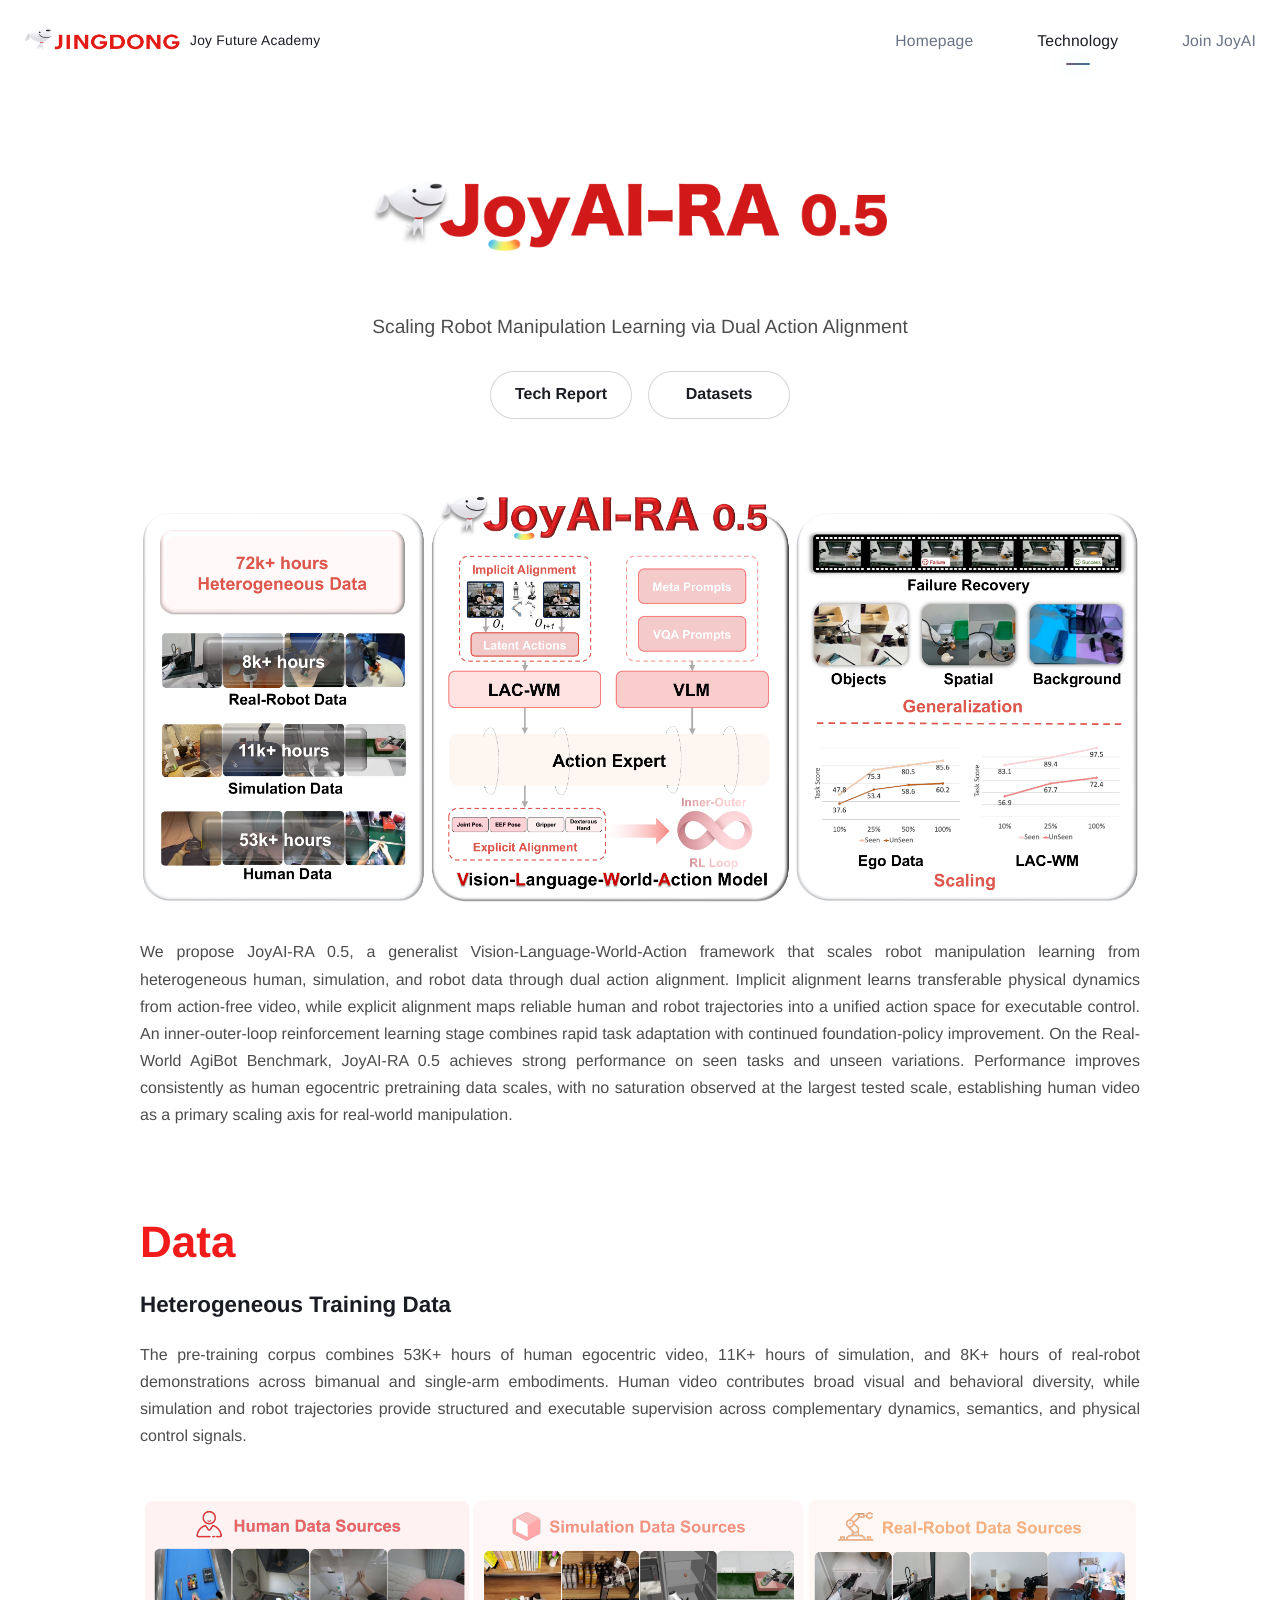
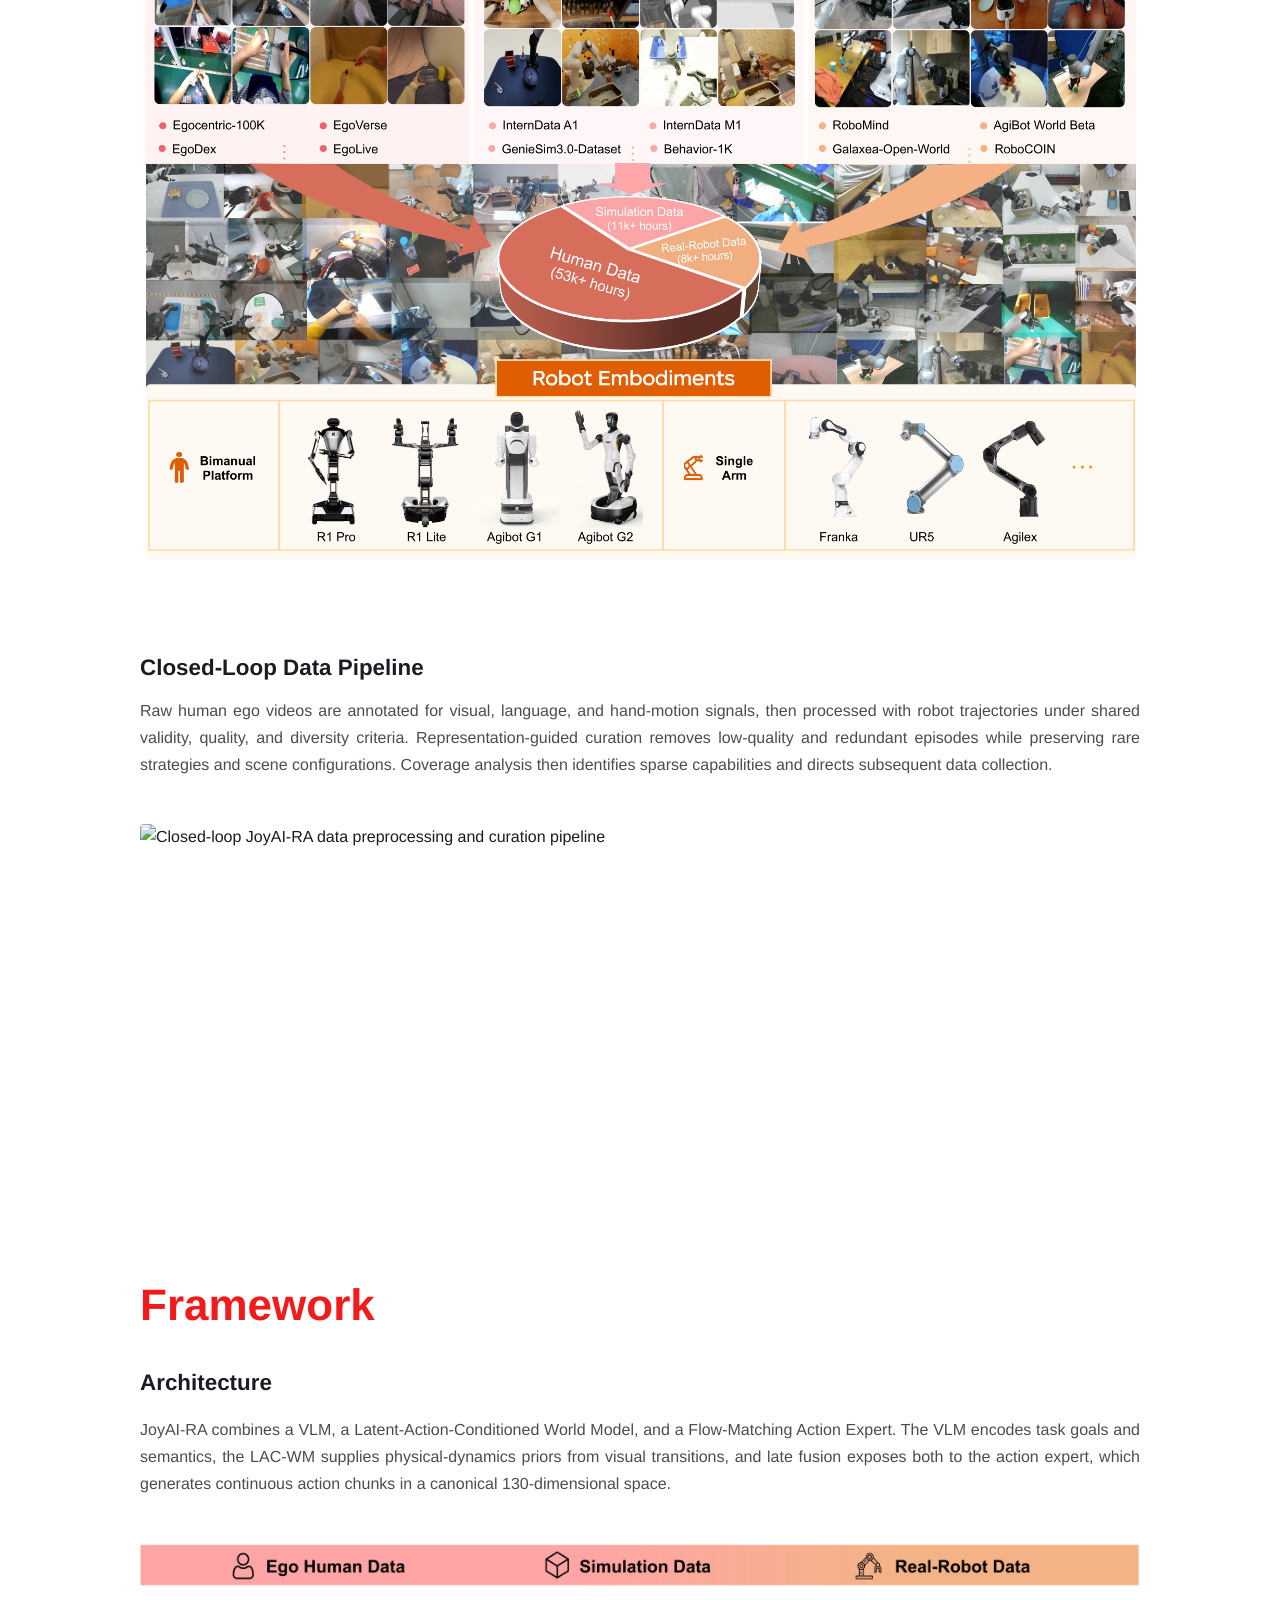
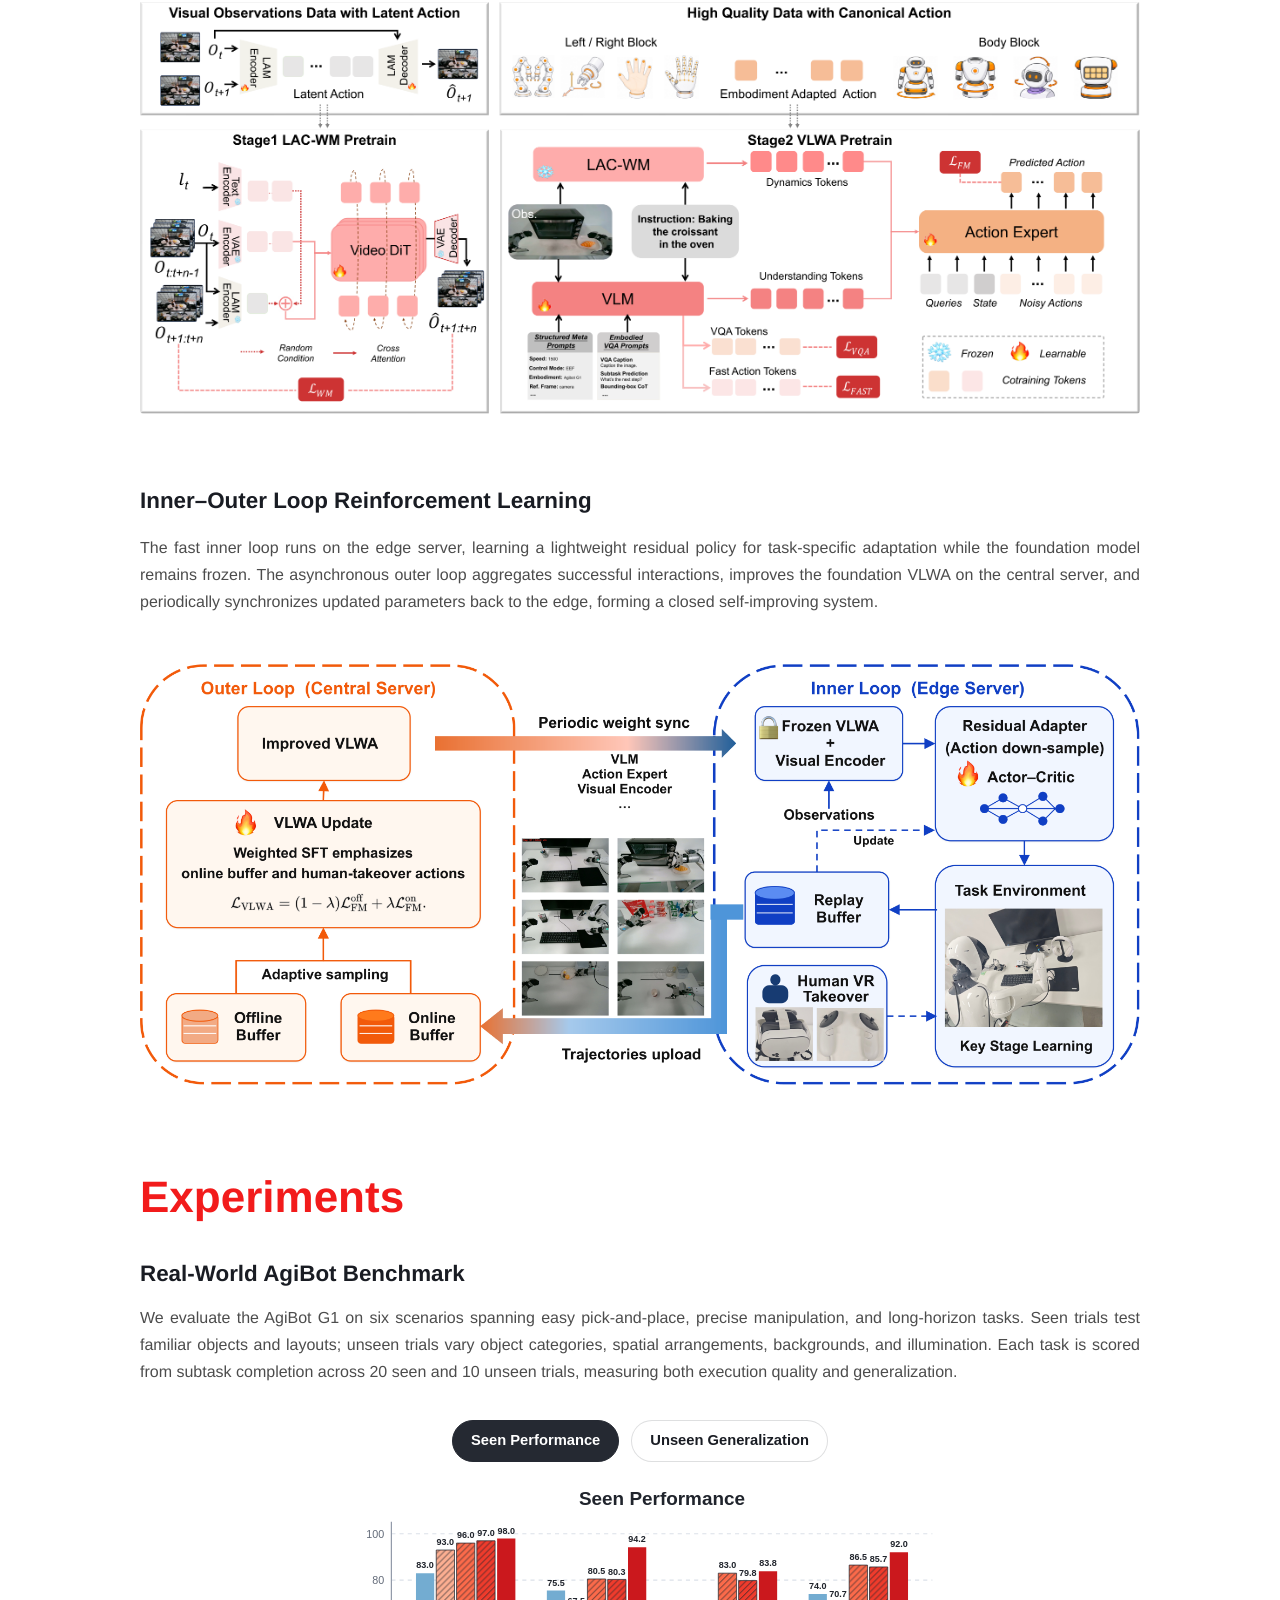
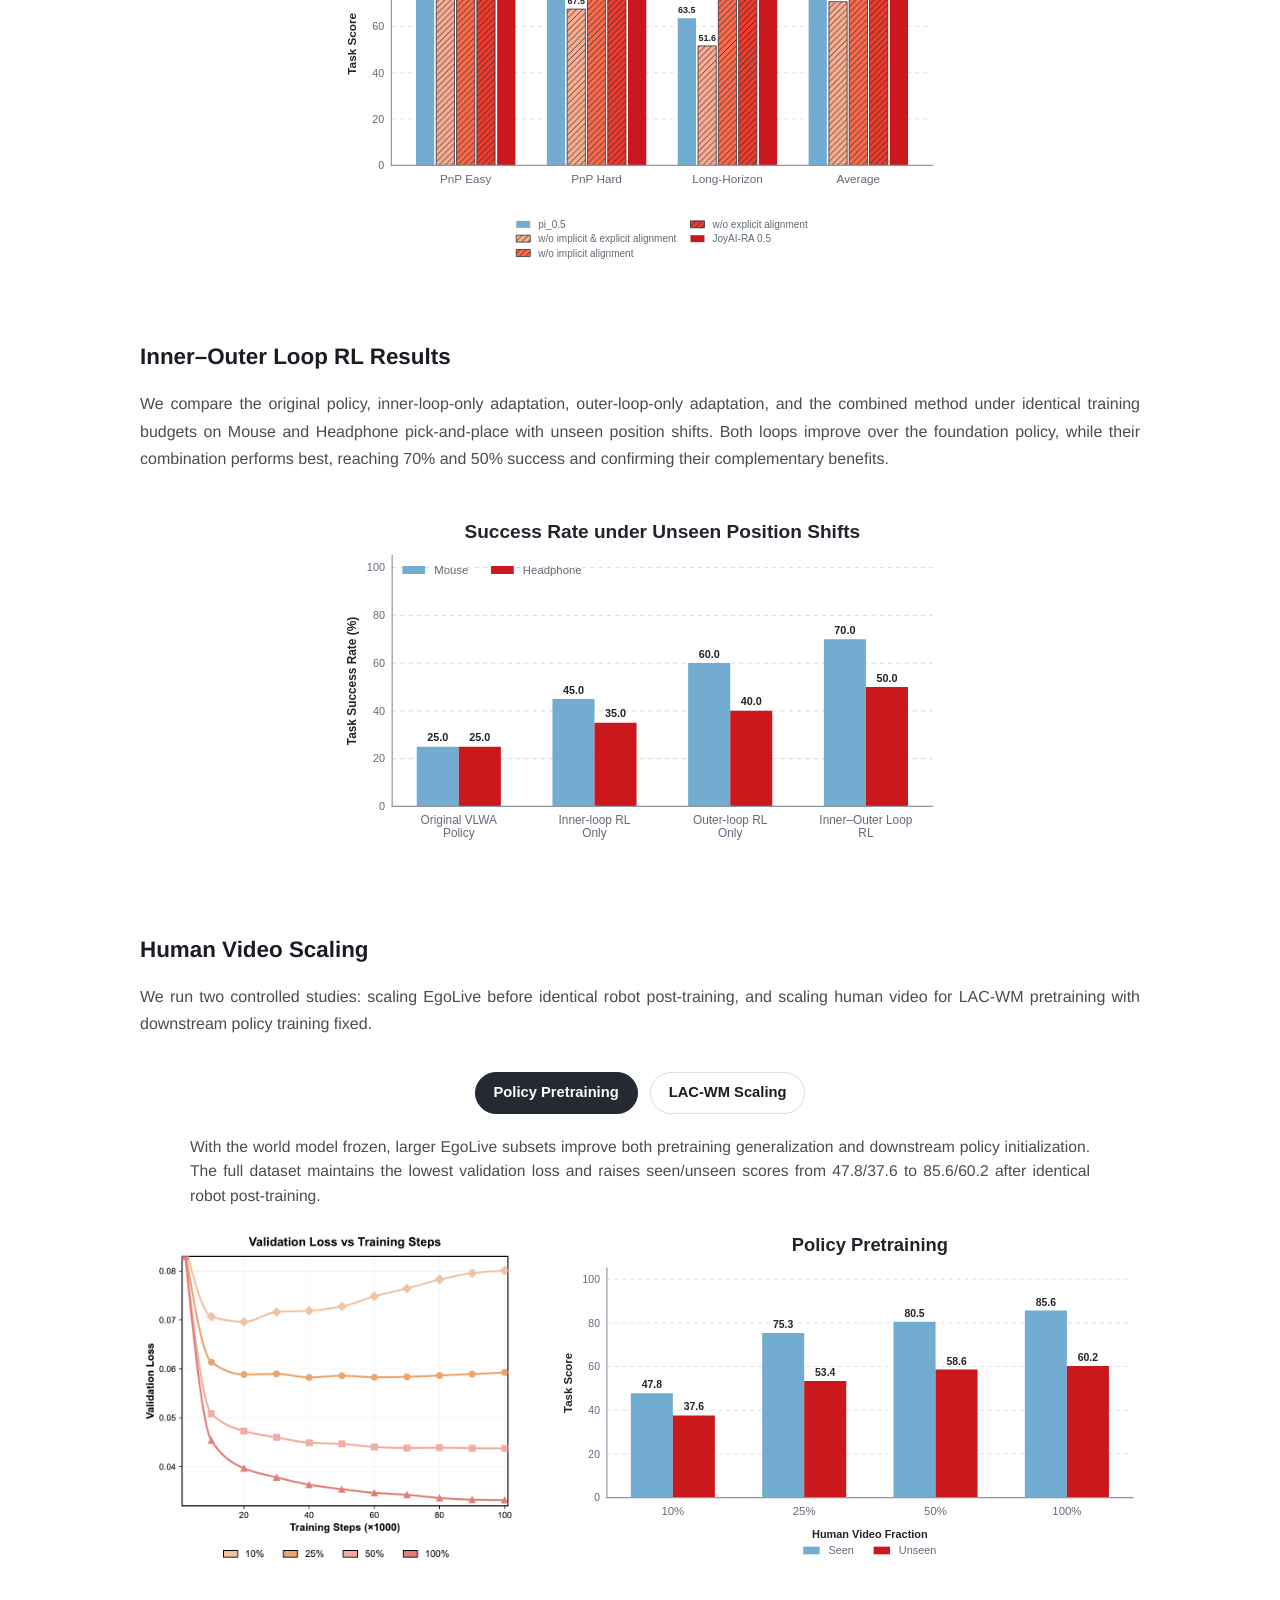
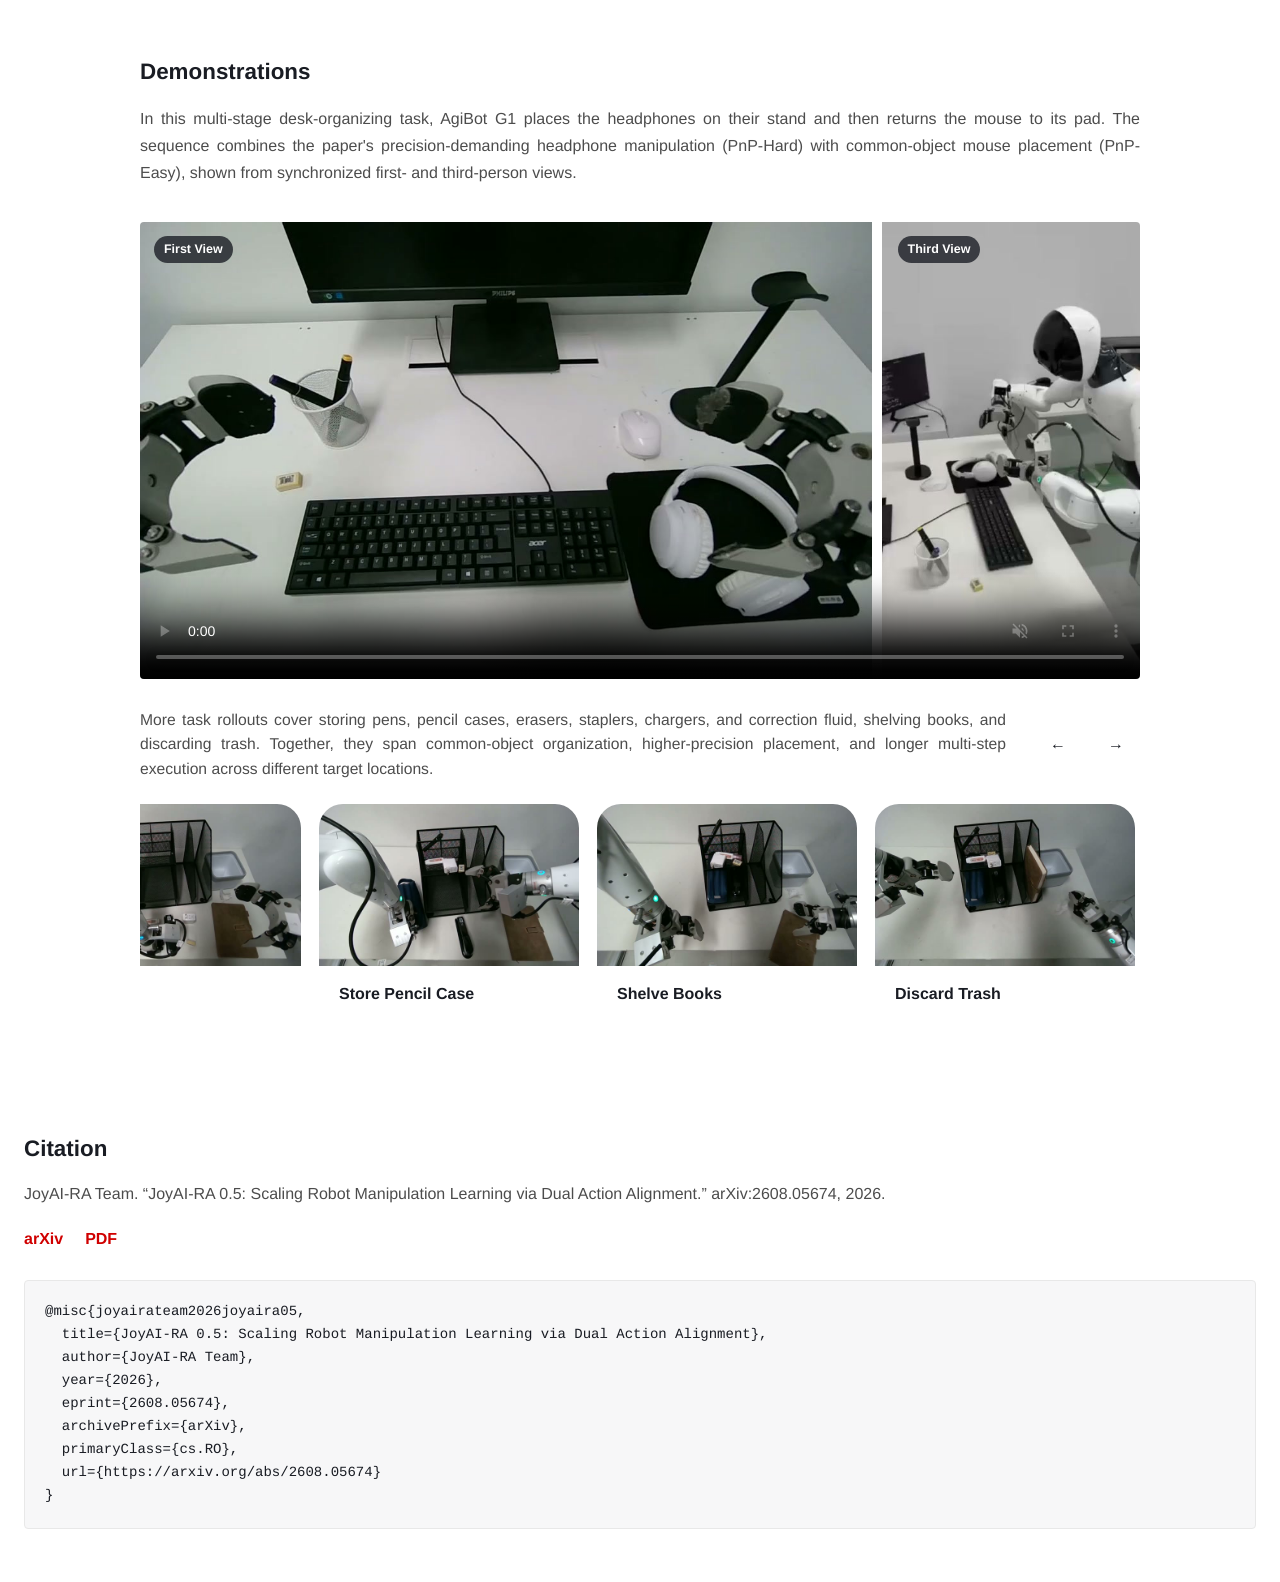
==== commit 39ef167e: "Expand citation section to full width" ====
--- a/index.html
+++ b/index.html
@@ -21,7 +21,7 @@
     <title>JoyAI-RA 0.5 — Technical Report</title>
     <link rel="icon" href="assets/jd-mascot.png" />
     <link rel="preload" as="image" href="assets/joyai-ra-05-title-user.png" />
-    <link rel="stylesheet" href="technical.css?v=20260807-arxiv-citation" />
+    <link rel="stylesheet" href="technical.css?v=20260807-full-width-citation" />
     <script src="technical.js?v=20260806-result-tabs" defer></script>
   </head>
   <body class="technical-page technical-v2-page">
--- a/technical.css
+++ b/technical.css
@@ -2079,6 +2079,23 @@
   scrollbar-color: rgba(63, 115, 150, 0.5) rgba(25, 28, 35, 0.06);
 }
 
+.technical-page.technical-v2-page .container.citation-card {
+  width: calc(100% - 48px);
+  max-width: none;
+}
+
+.technical-page.technical-v2-page .citation-reference,
+.technical-page.technical-v2-page .citation-bibtex {
+  width: 100%;
+  max-width: none;
+}
+
+@media (max-width: 640px) {
+  .technical-page.technical-v2-page .container.citation-card {
+    width: calc(100% - 28px);
+  }
+}
+
 .technical-page.technical-v2-page .g1-task-heading {
   align-items: center;
   justify-content: space-between;
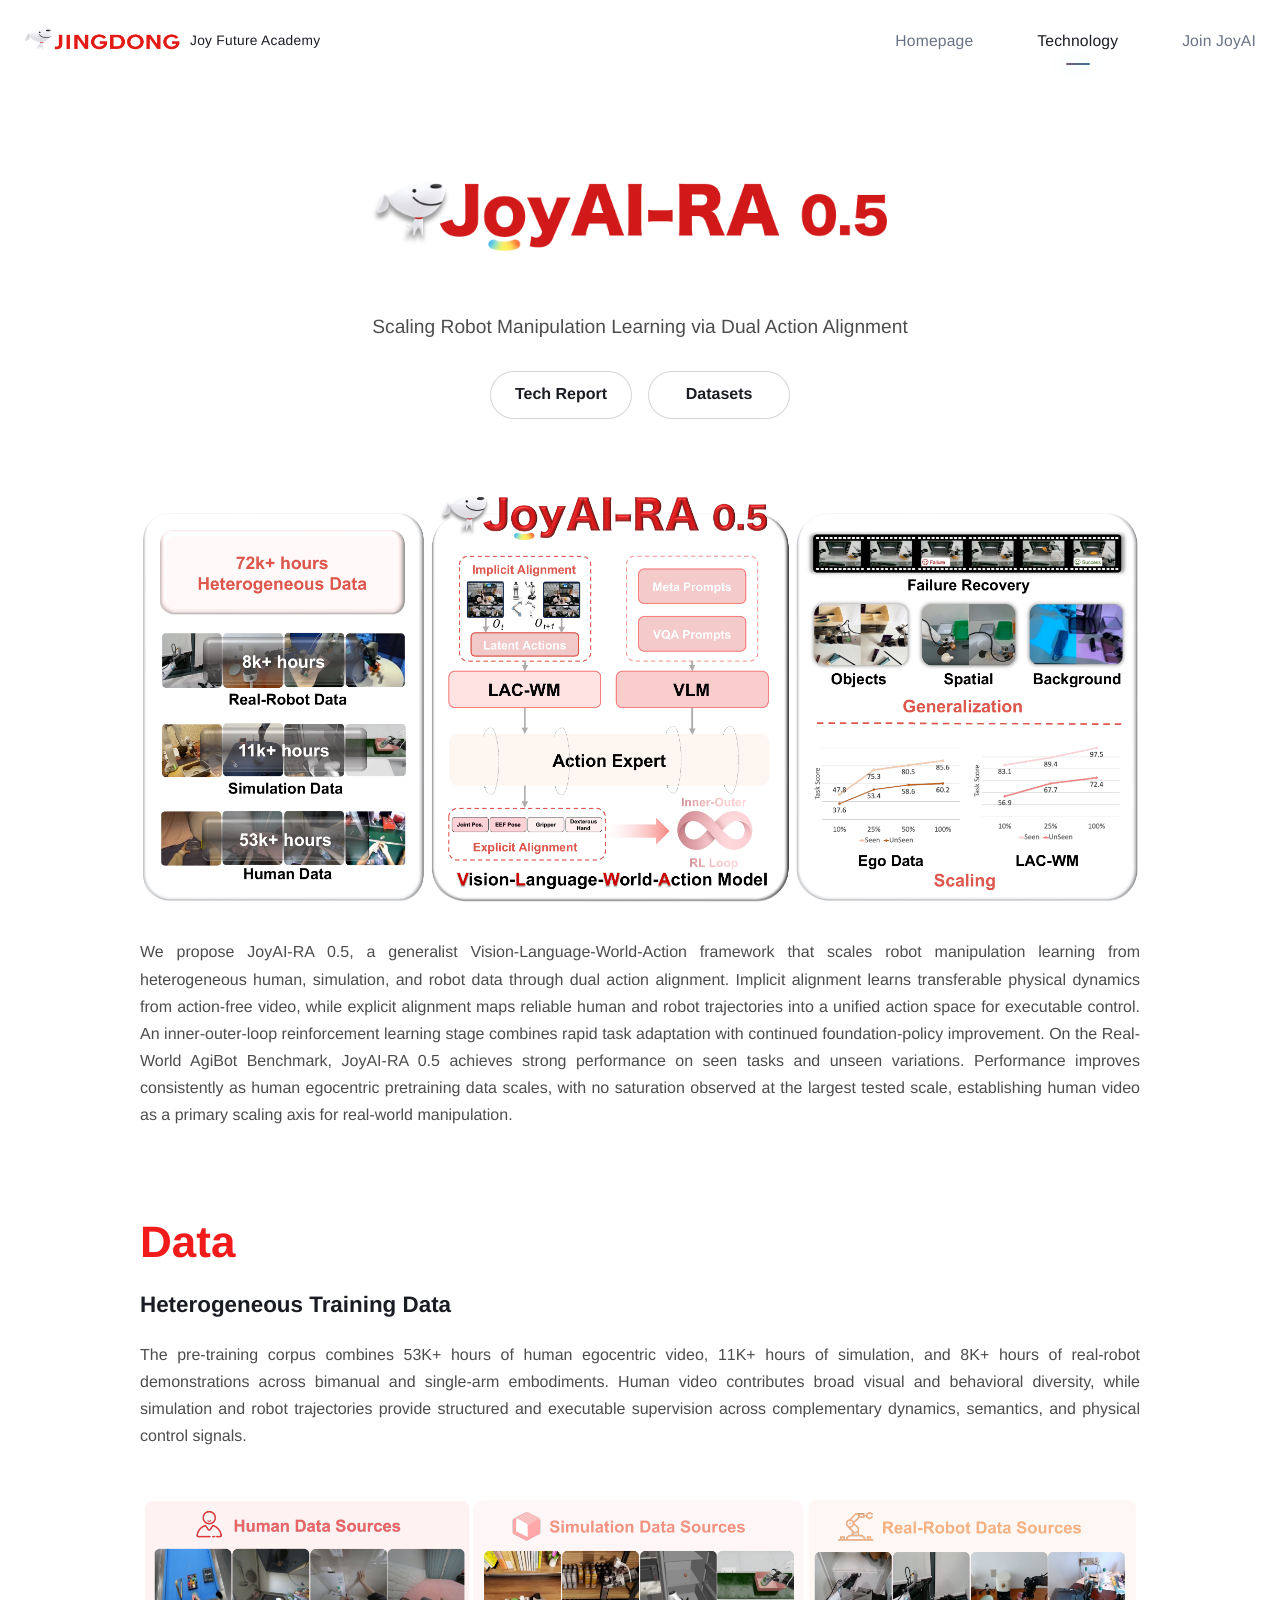
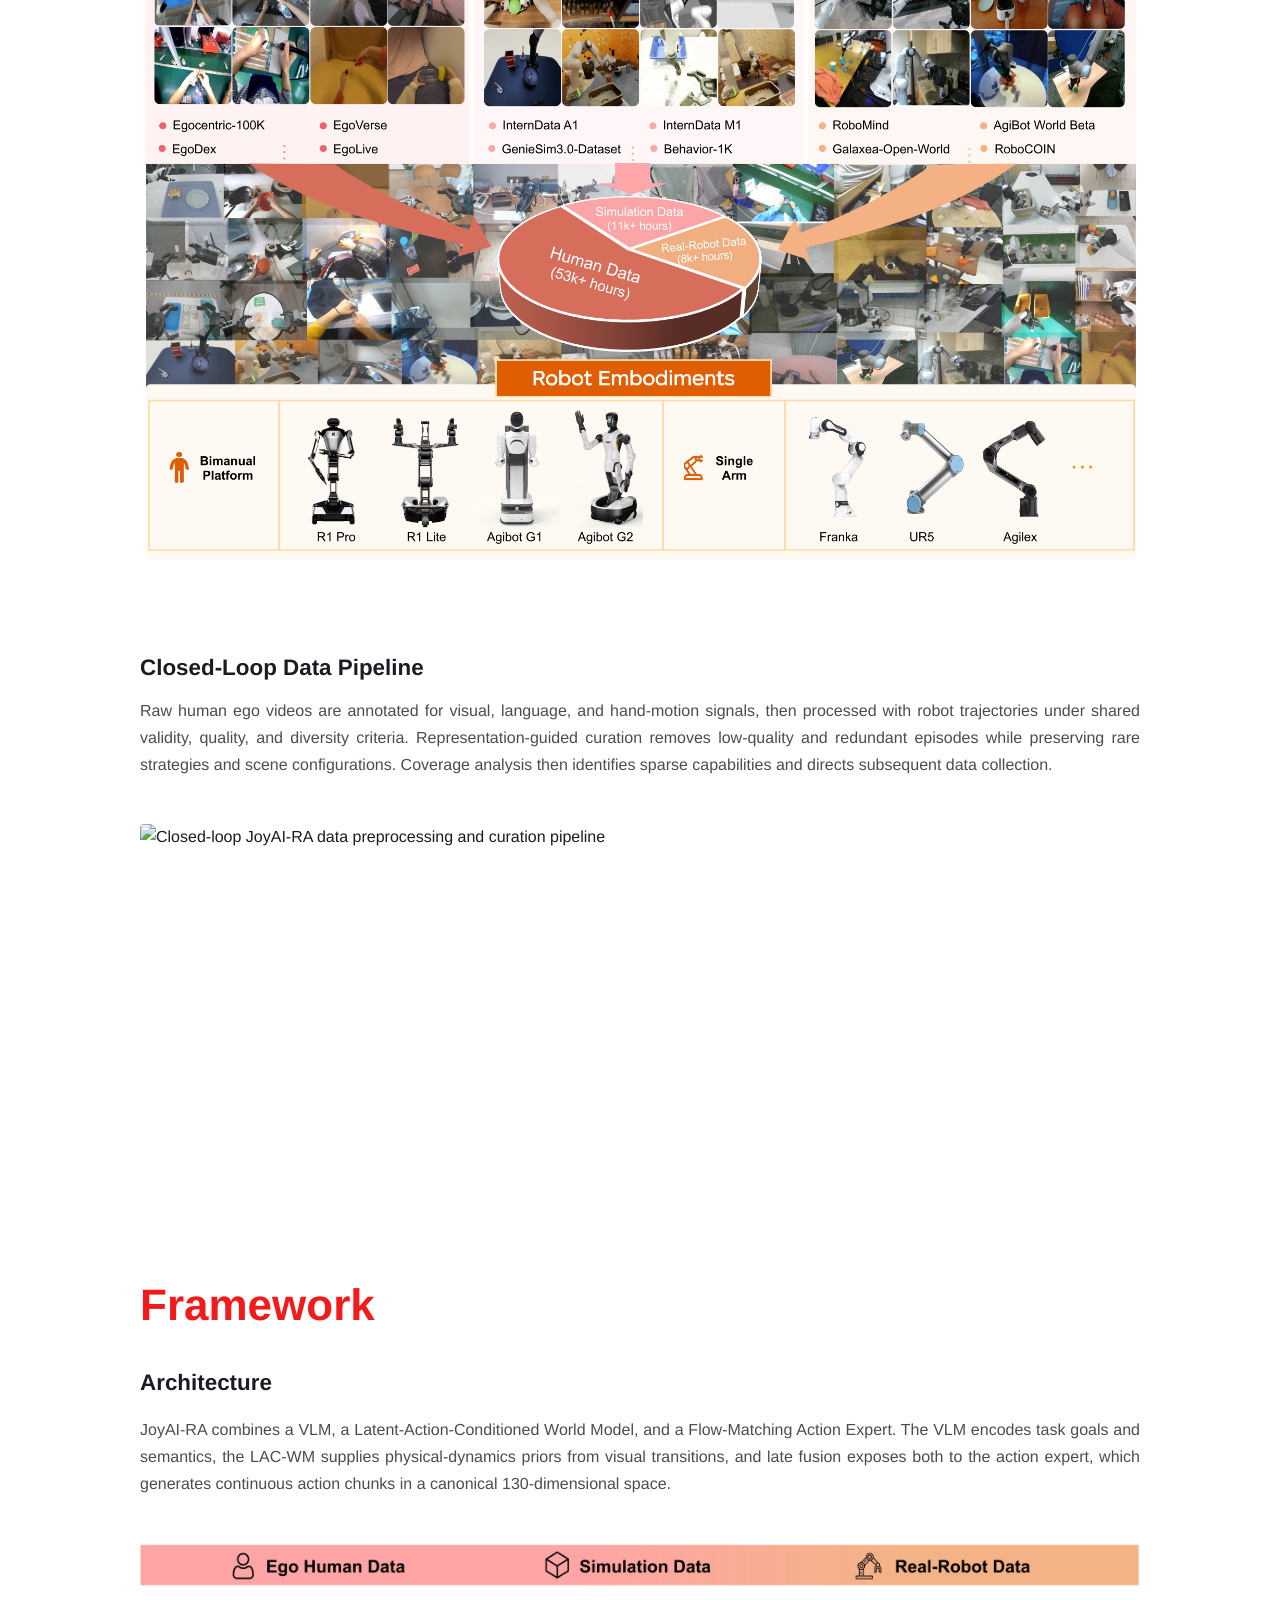
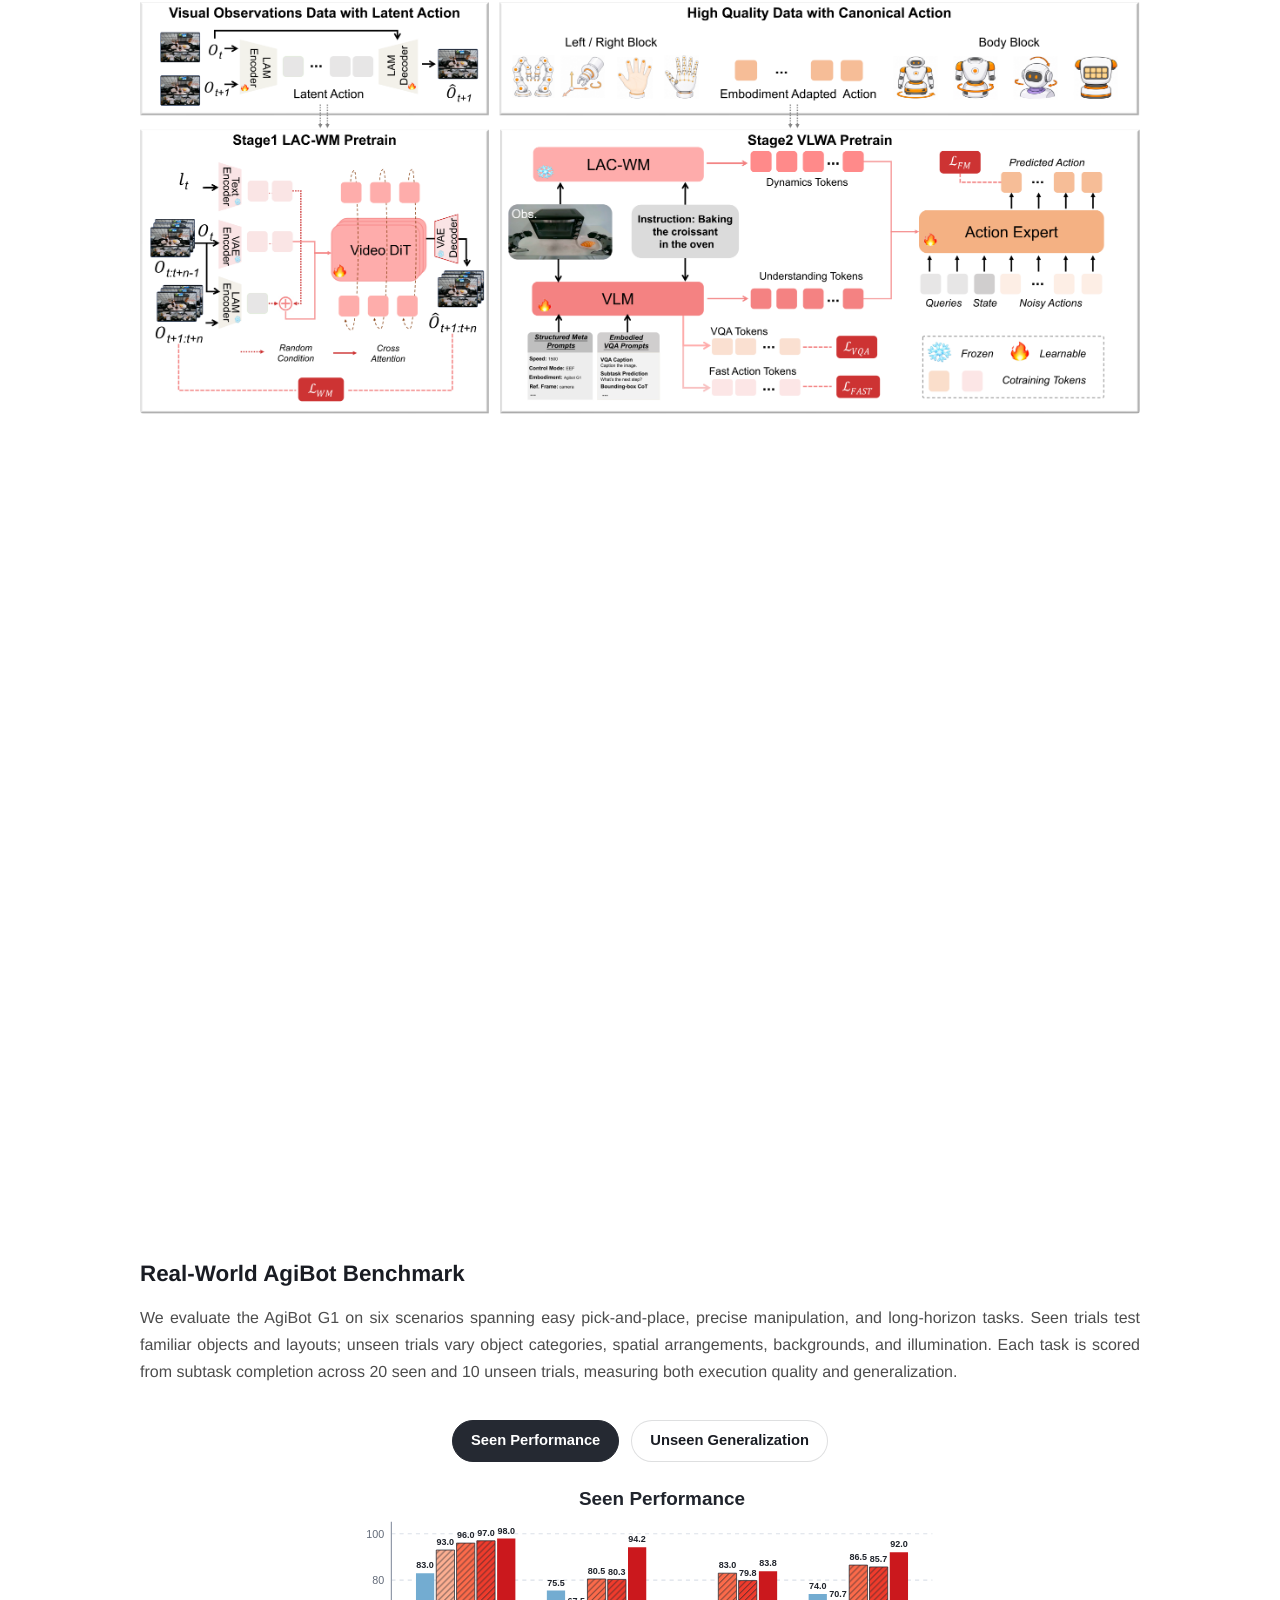
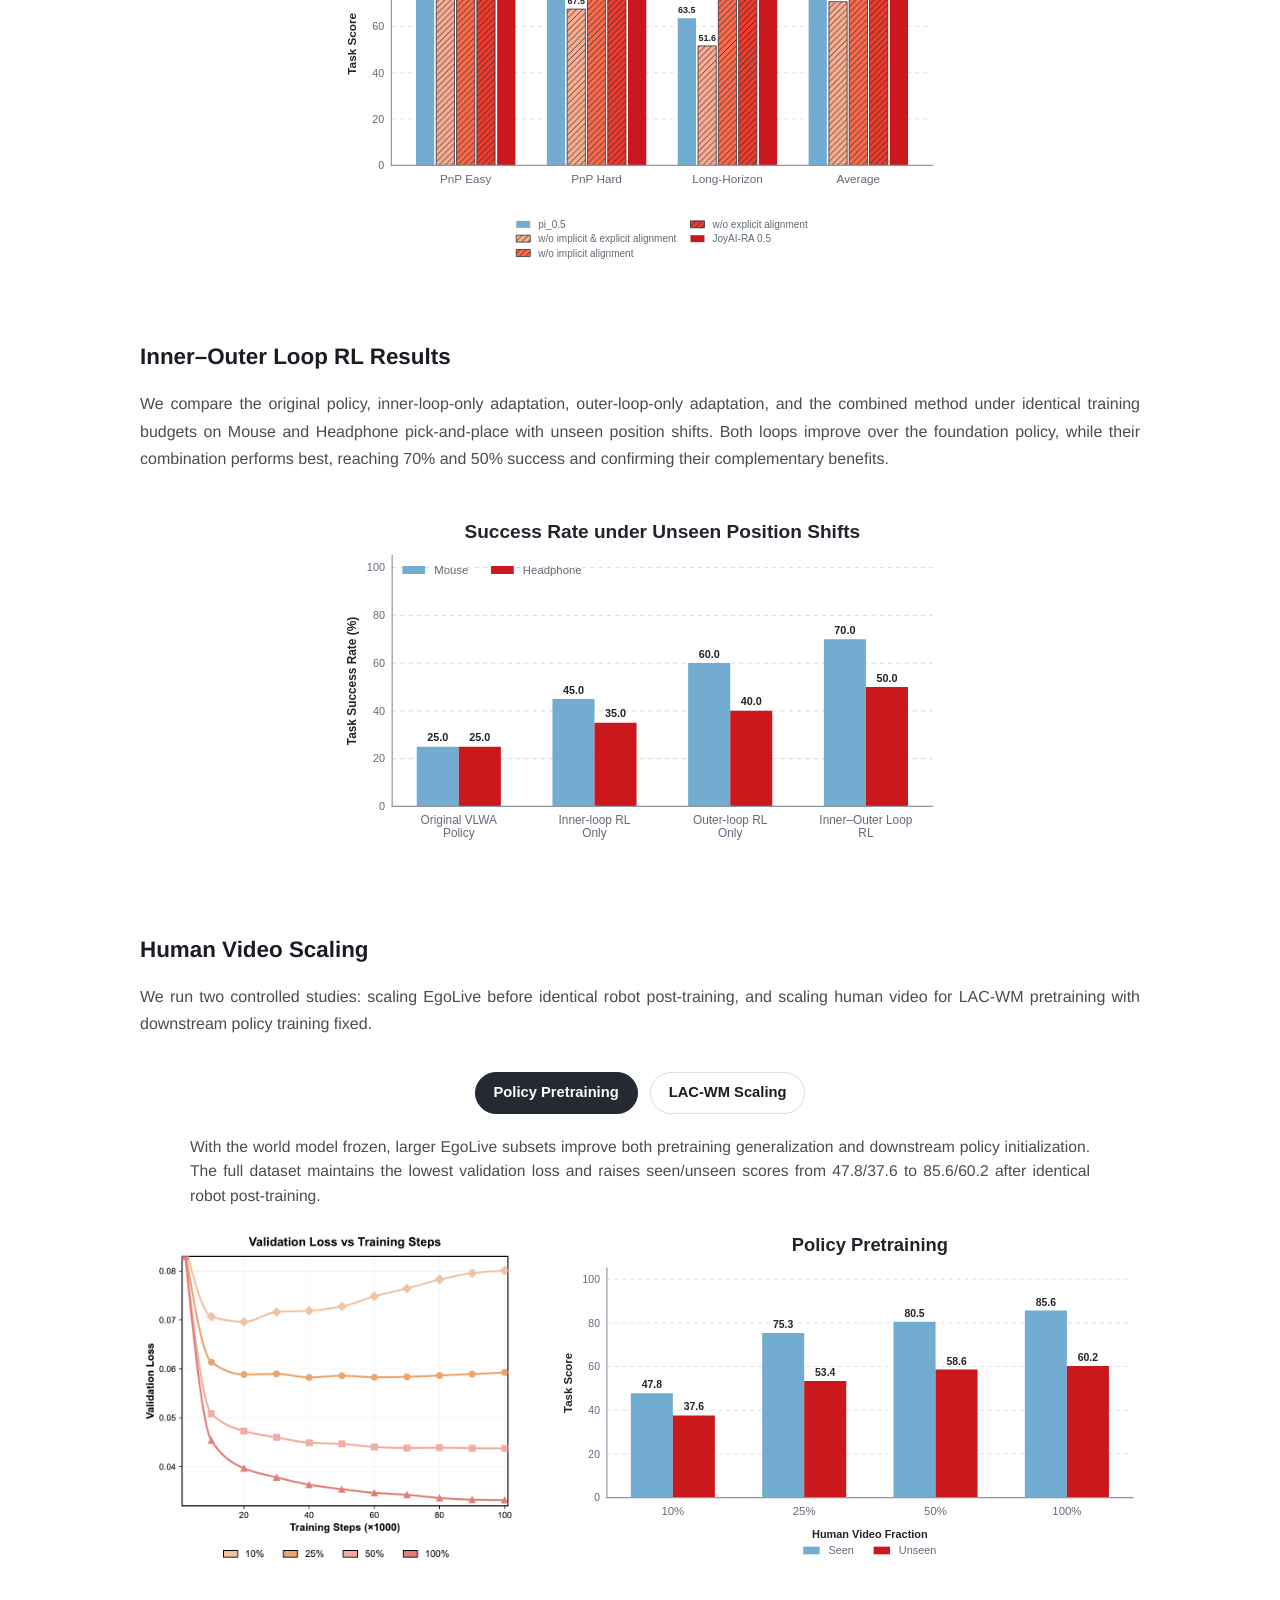
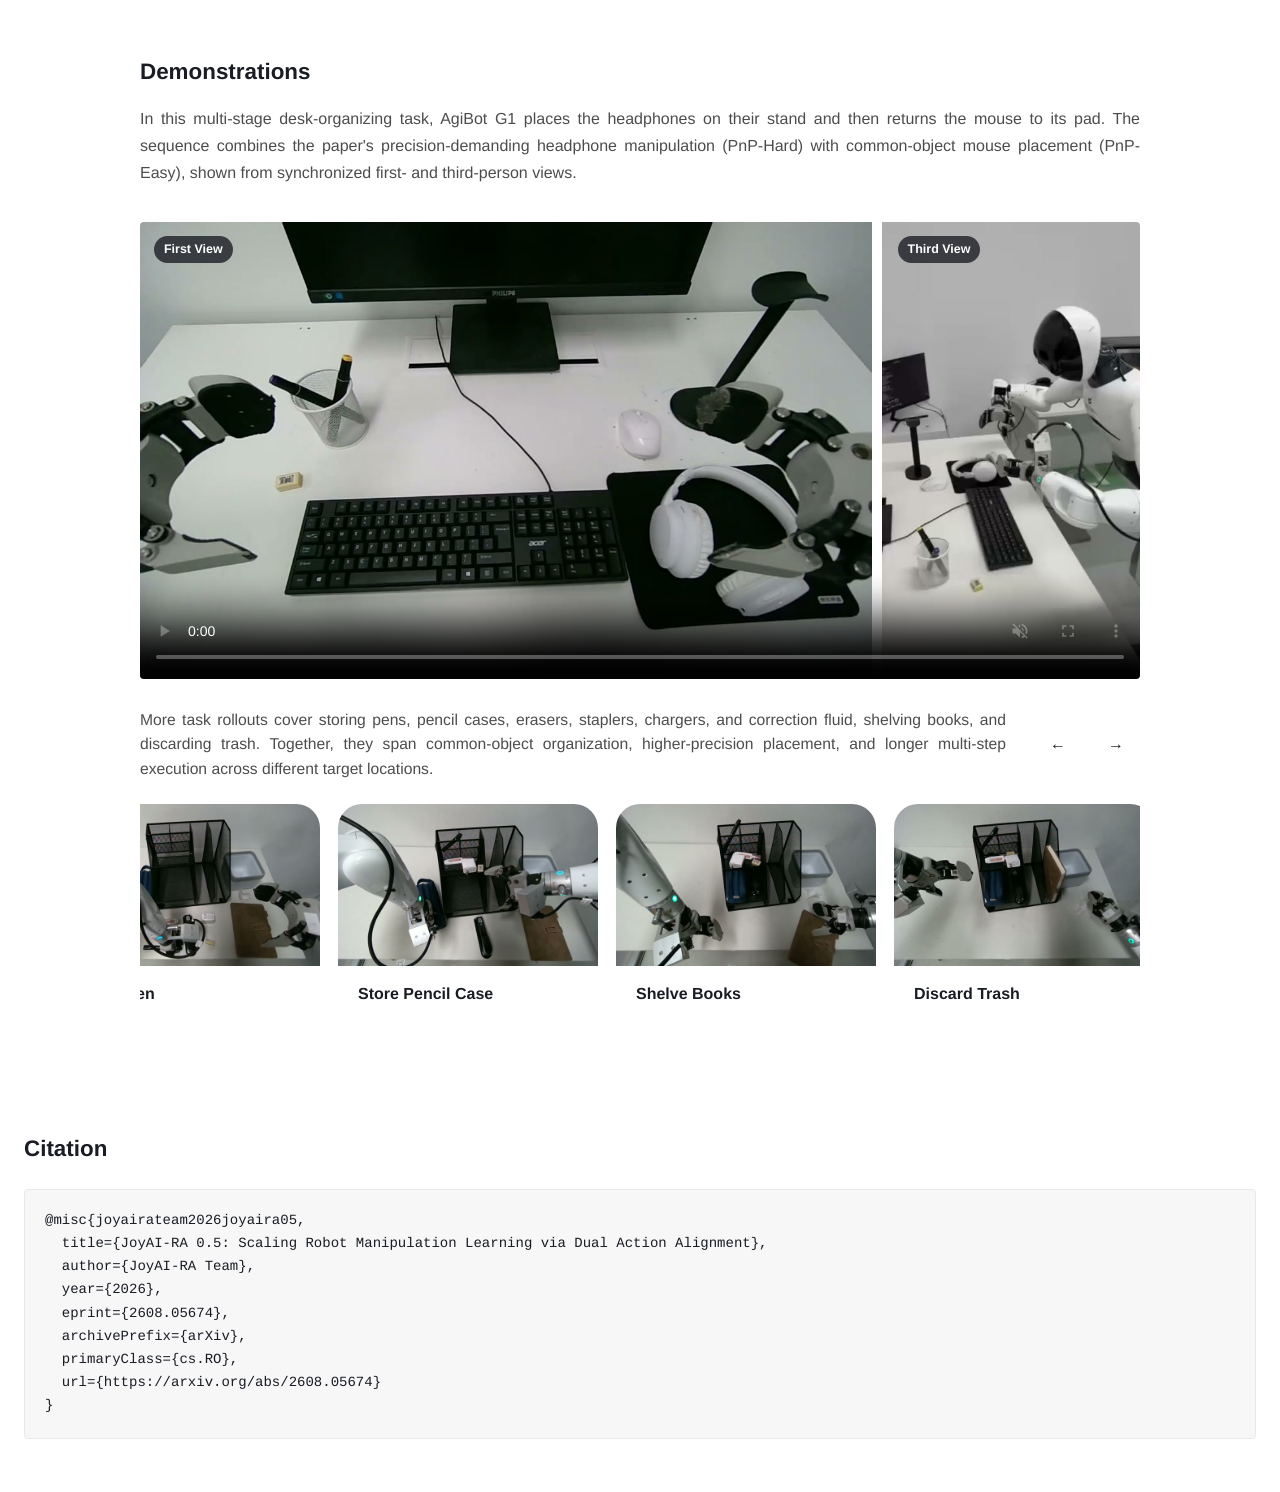
==== commit 557a60f3: "Show only BibTeX in citation section" ====
--- a/index.html
+++ b/index.html
@@ -21,7 +21,7 @@
     <title>JoyAI-RA 0.5 — Technical Report</title>
     <link rel="icon" href="assets/jd-mascot.png" />
     <link rel="preload" as="image" href="assets/joyai-ra-05-title-user.png" />
-    <link rel="stylesheet" href="technical.css?v=20260807-full-width-citation" />
+    <link rel="stylesheet" href="technical.css?v=20260807-bibtex-only" />
     <script src="technical.js?v=20260806-result-tabs" defer></script>
   </head>
   <body class="technical-page technical-v2-page">
@@ -560,14 +560,6 @@
       <section class="section report-section" id="report">
         <div class="container citation-card" data-reveal>
           <h2>Citation</h2>
-          <p class="citation-reference">
-            JoyAI-RA Team. “JoyAI-RA 0.5: Scaling Robot Manipulation Learning via
-            Dual Action Alignment.” arXiv:2608.05674, 2026.
-          </p>
-          <nav class="citation-links" aria-label="Paper links">
-            <a href="https://arxiv.org/abs/2608.05674v1" target="_blank" rel="noreferrer">arXiv</a>
-            <a href="https://arxiv.org/pdf/2608.05674v1" target="_blank" rel="noreferrer">PDF</a>
-          </nav>
           <pre class="citation-bibtex"><code>@misc{joyairateam2026joyaira05,
   title={JoyAI-RA 0.5: Scaling Robot Manipulation Learning via Dual Action Alignment},
   author={JoyAI-RA Team},
--- a/technical.css
+++ b/technical.css
@@ -1651,21 +1651,6 @@
 
 .citation-card h2 {
   margin: 0 0 18px;
-}
-
-.citation-card .citation-reference {
-  max-width: 850px;
-}
-
-.citation-links {
-  display: flex;
-  gap: 22px;
-  margin-top: 18px;
-}
-
-.citation-links a {
-  color: var(--red);
-  font-weight: 650;
 }
 
 .citation-bibtex {
@@ -2084,7 +2069,6 @@
   max-width: none;
 }
 
-.technical-page.technical-v2-page .citation-reference,
 .technical-page.technical-v2-page .citation-bibtex {
   width: 100%;
   max-width: none;
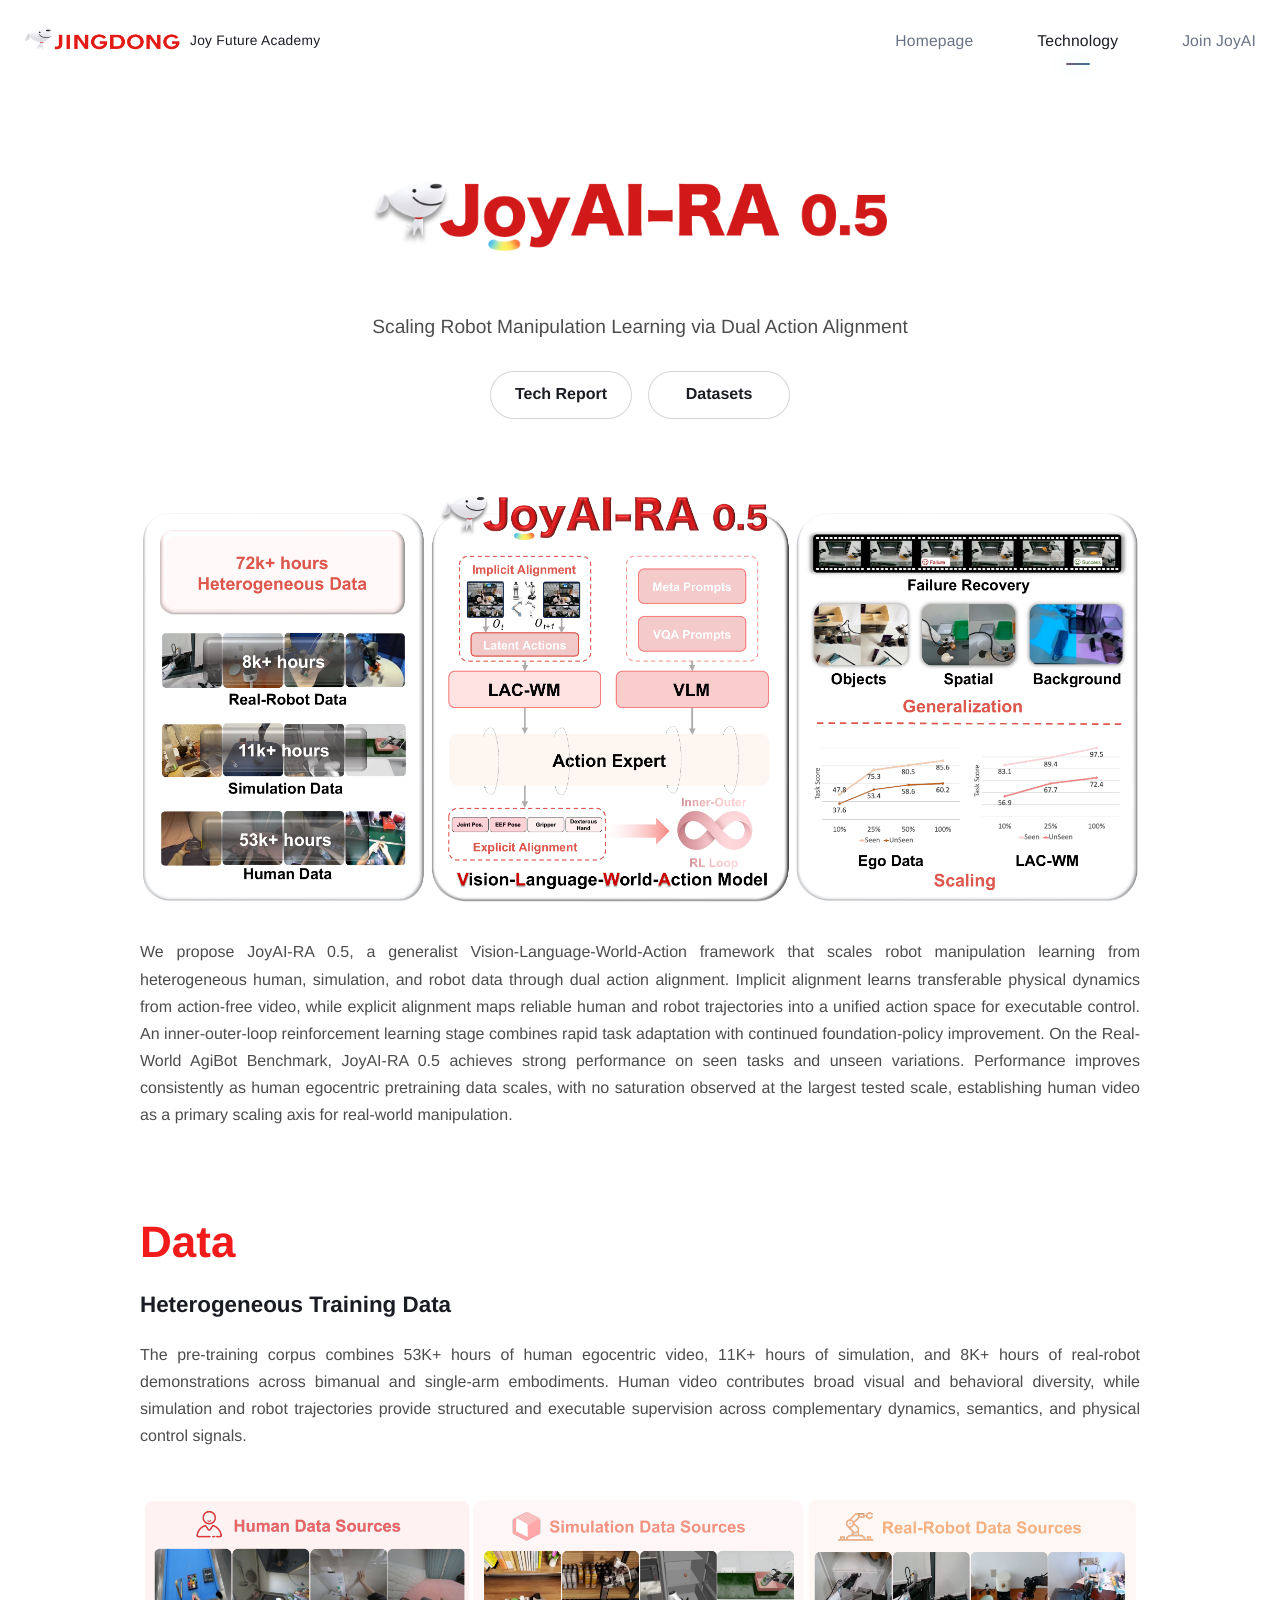
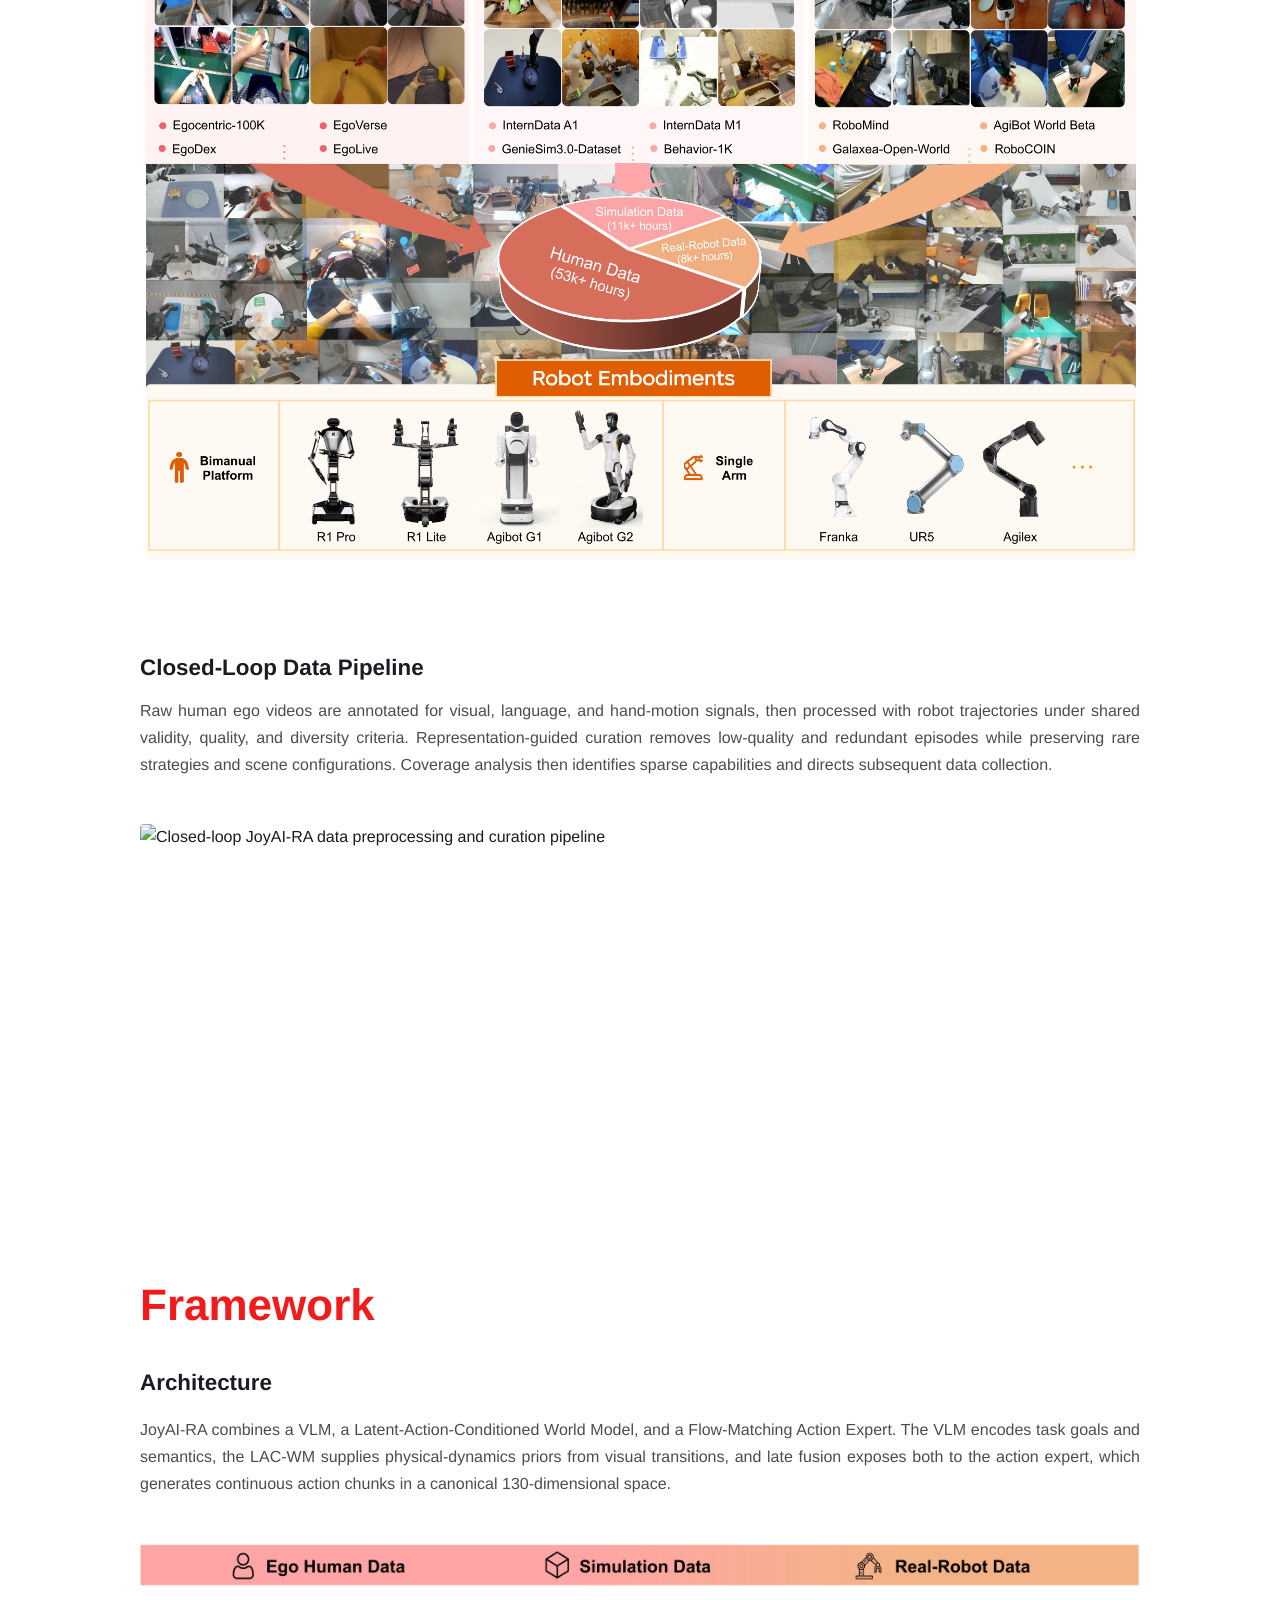
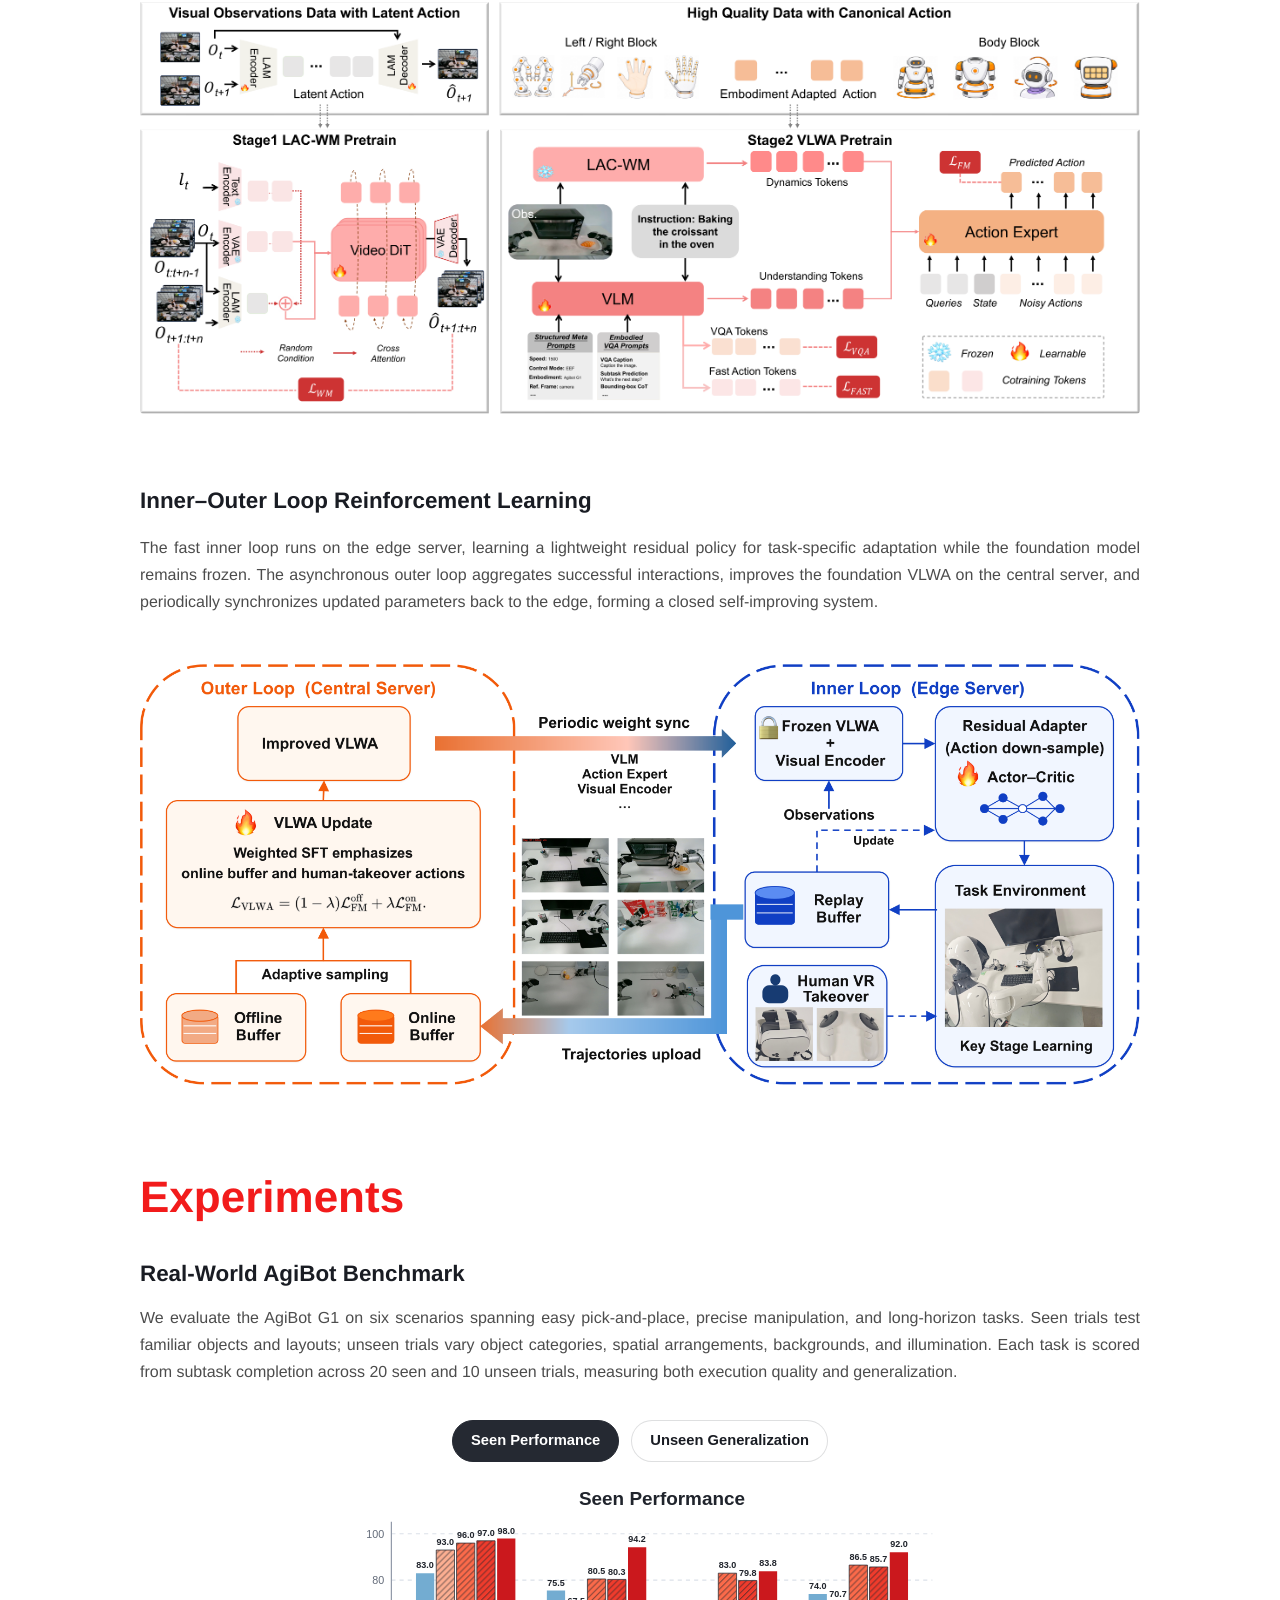
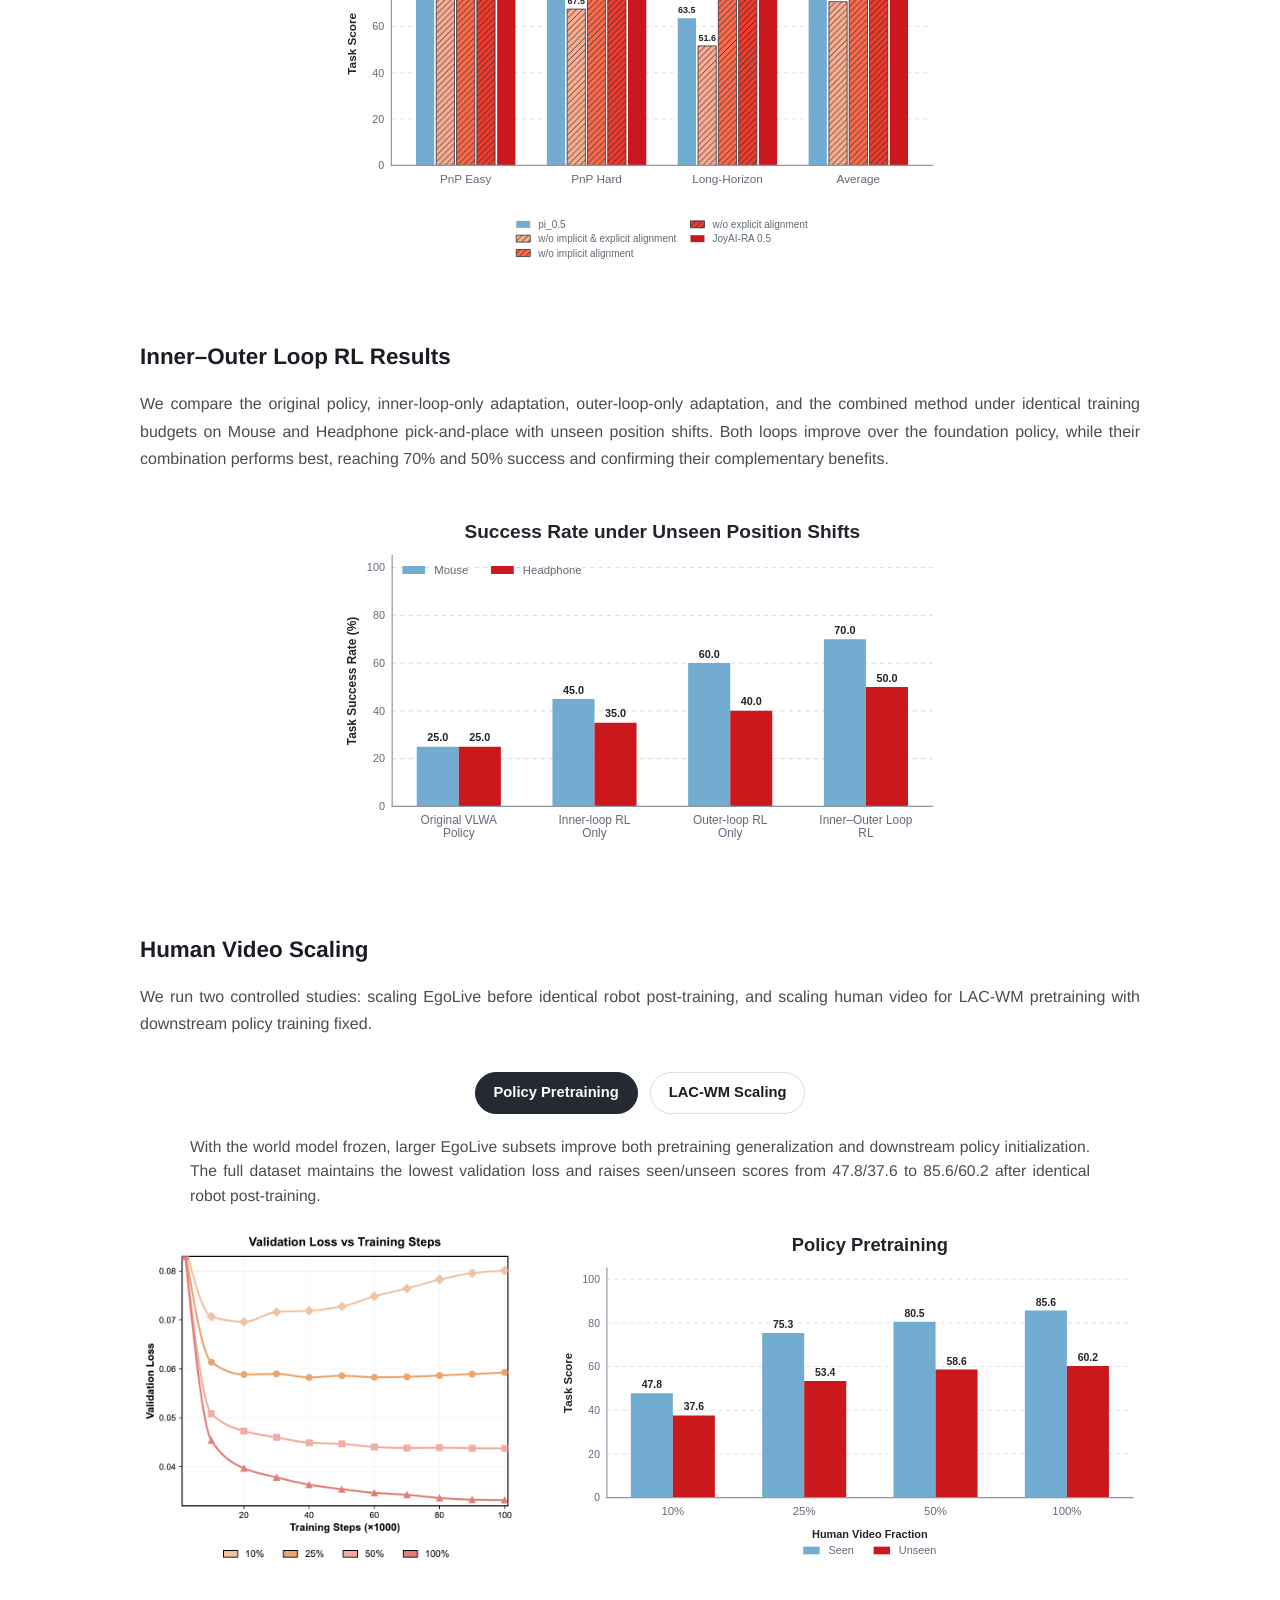
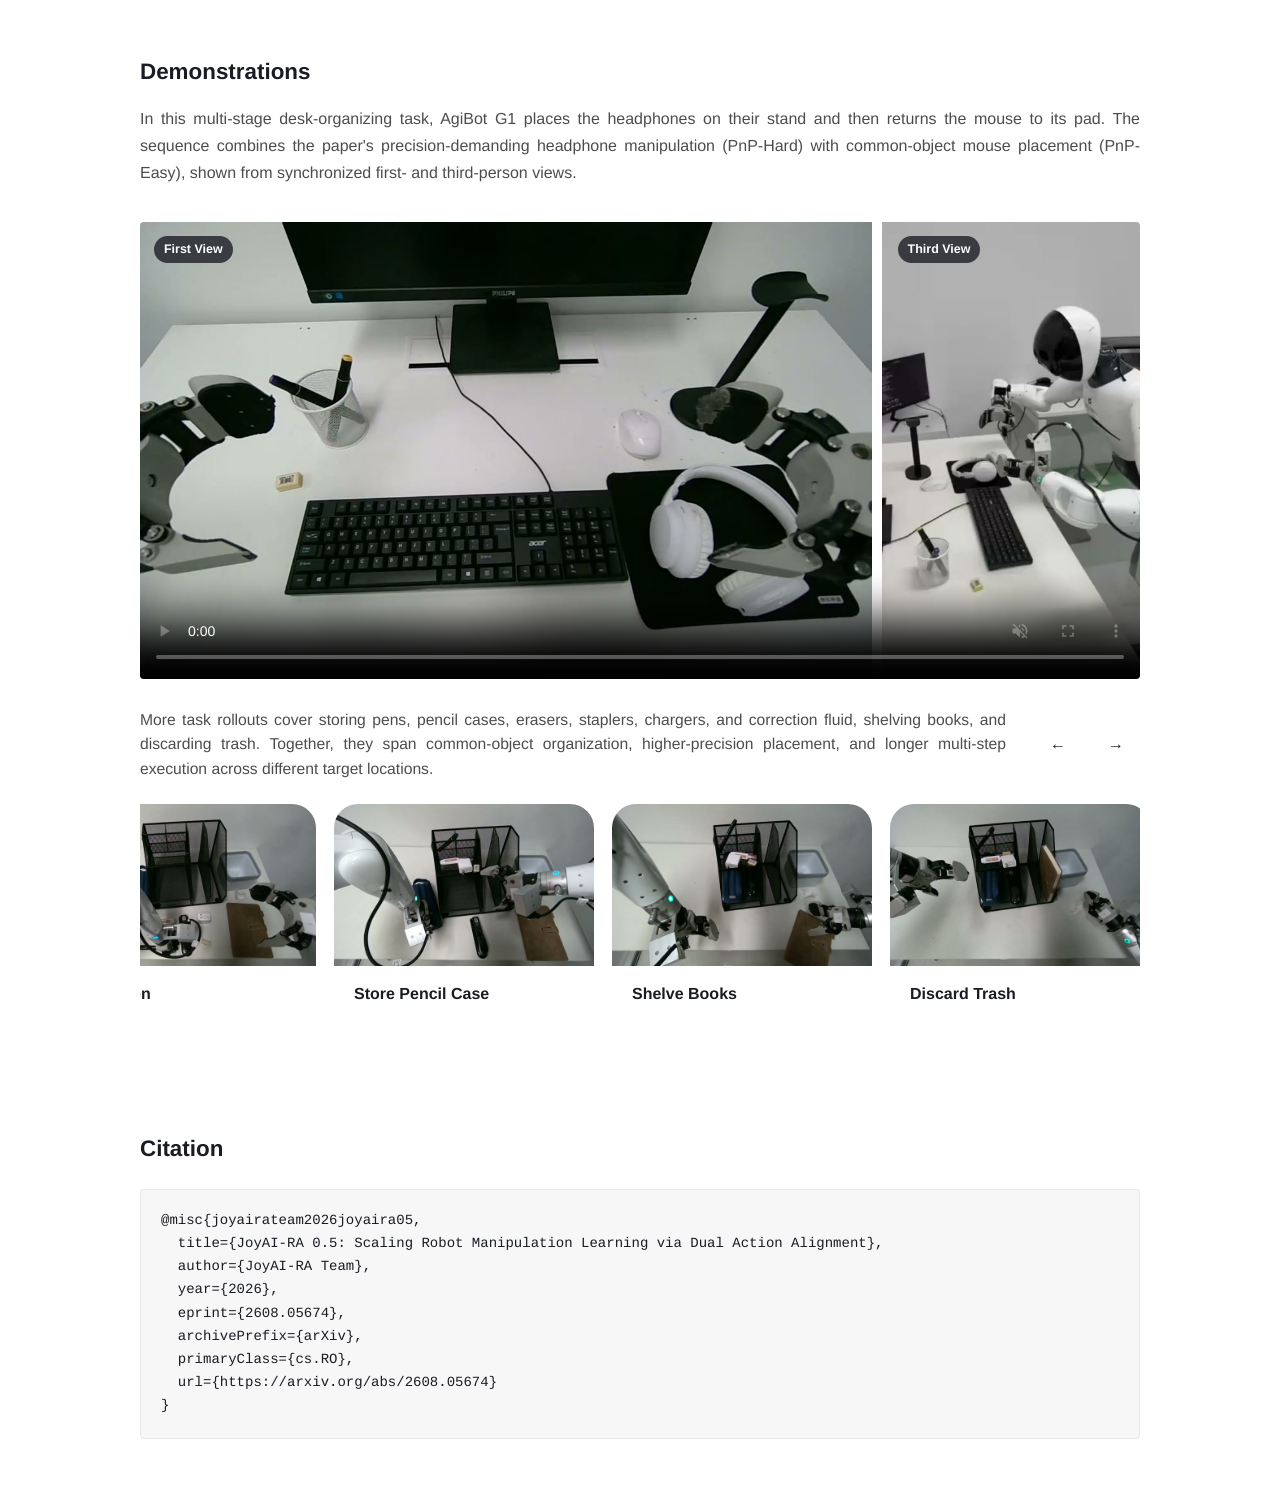
==== commit 70ca50b6: "Align citation with report text width" ====
--- a/index.html
+++ b/index.html
@@ -21,7 +21,7 @@
     <title>JoyAI-RA 0.5 — Technical Report</title>
     <link rel="icon" href="assets/jd-mascot.png" />
     <link rel="preload" as="image" href="assets/joyai-ra-05-title-user.png" />
-    <link rel="stylesheet" href="technical.css?v=20260807-bibtex-only" />
+    <link rel="stylesheet" href="technical.css?v=20260807-text-width-citation" />
     <script src="technical.js?v=20260806-result-tabs" defer></script>
   </head>
   <body class="technical-page technical-v2-page">
--- a/technical.css
+++ b/technical.css
@@ -2064,22 +2064,6 @@
   scrollbar-color: rgba(63, 115, 150, 0.5) rgba(25, 28, 35, 0.06);
 }
 
-.technical-page.technical-v2-page .container.citation-card {
-  width: calc(100% - 48px);
-  max-width: none;
-}
-
-.technical-page.technical-v2-page .citation-bibtex {
-  width: 100%;
-  max-width: none;
-}
-
-@media (max-width: 640px) {
-  .technical-page.technical-v2-page .container.citation-card {
-    width: calc(100% - 28px);
-  }
-}
-
 .technical-page.technical-v2-page .g1-task-heading {
   align-items: center;
   justify-content: space-between;
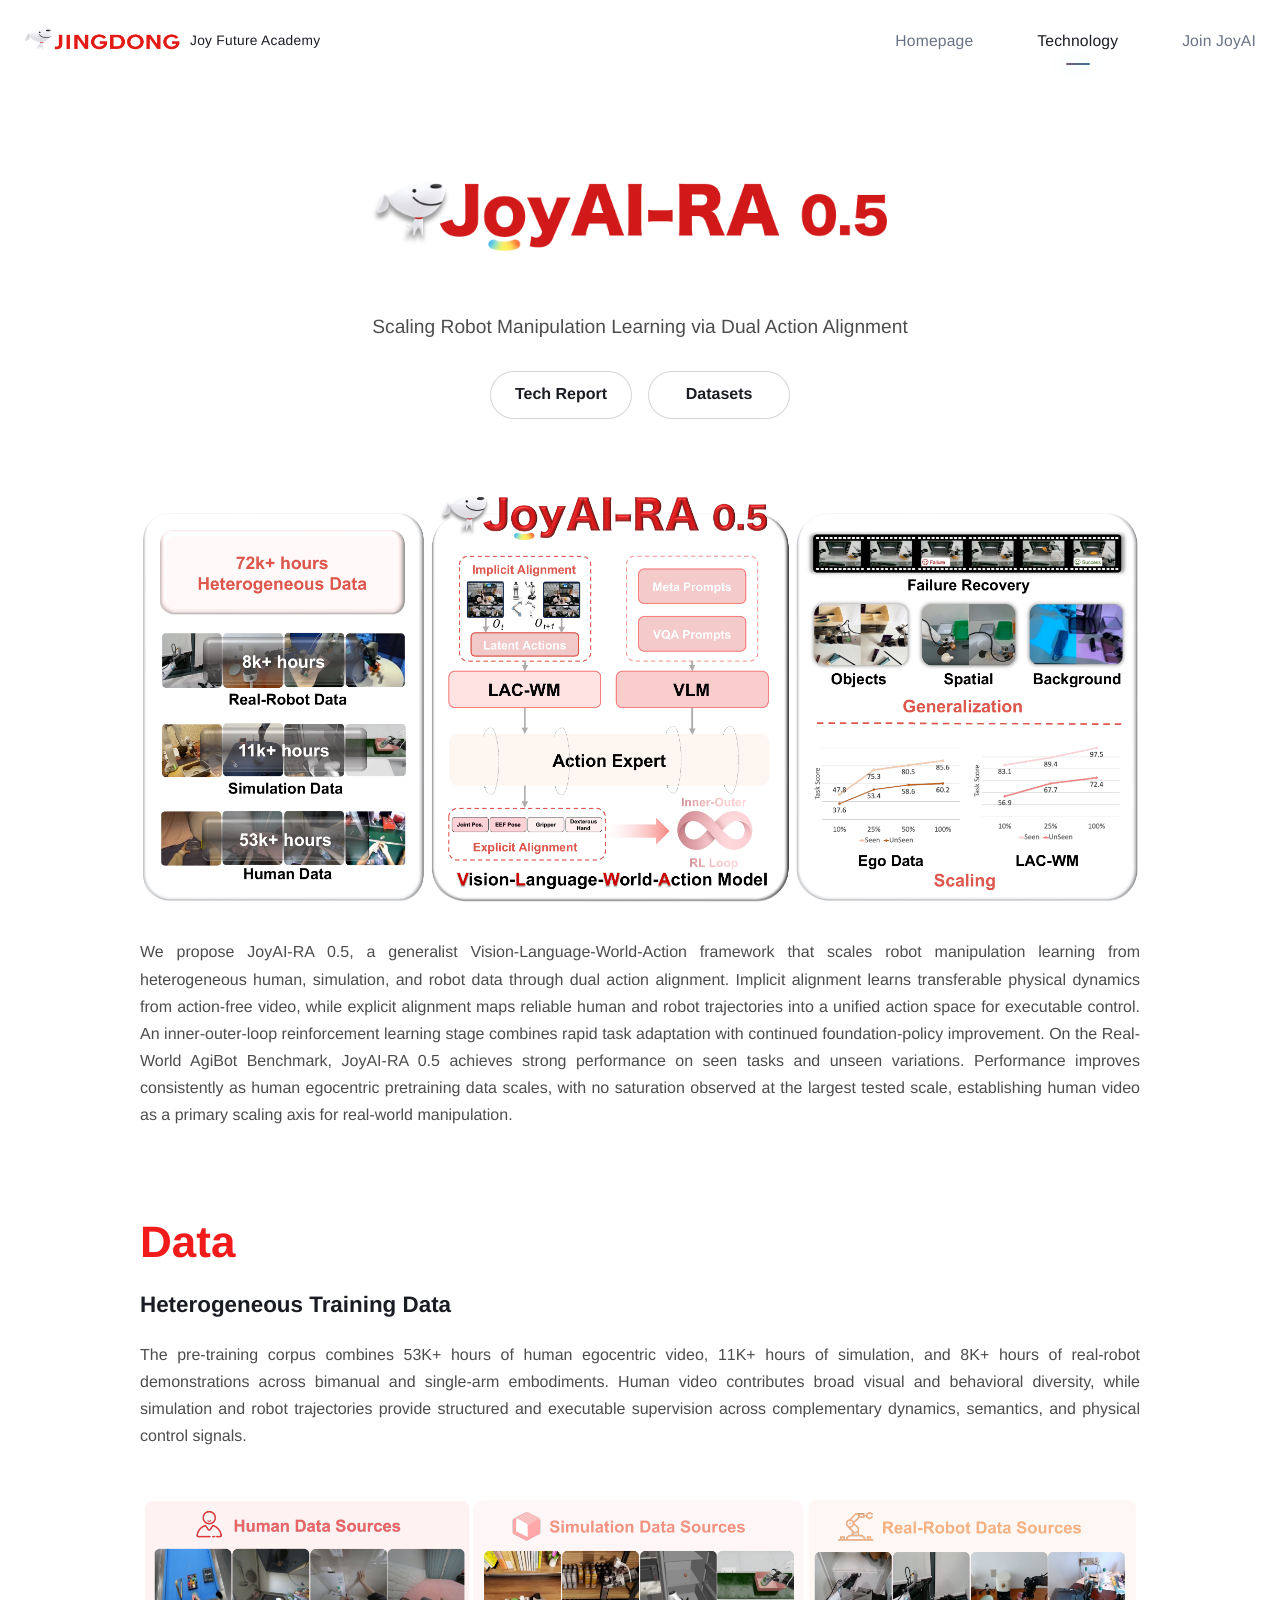
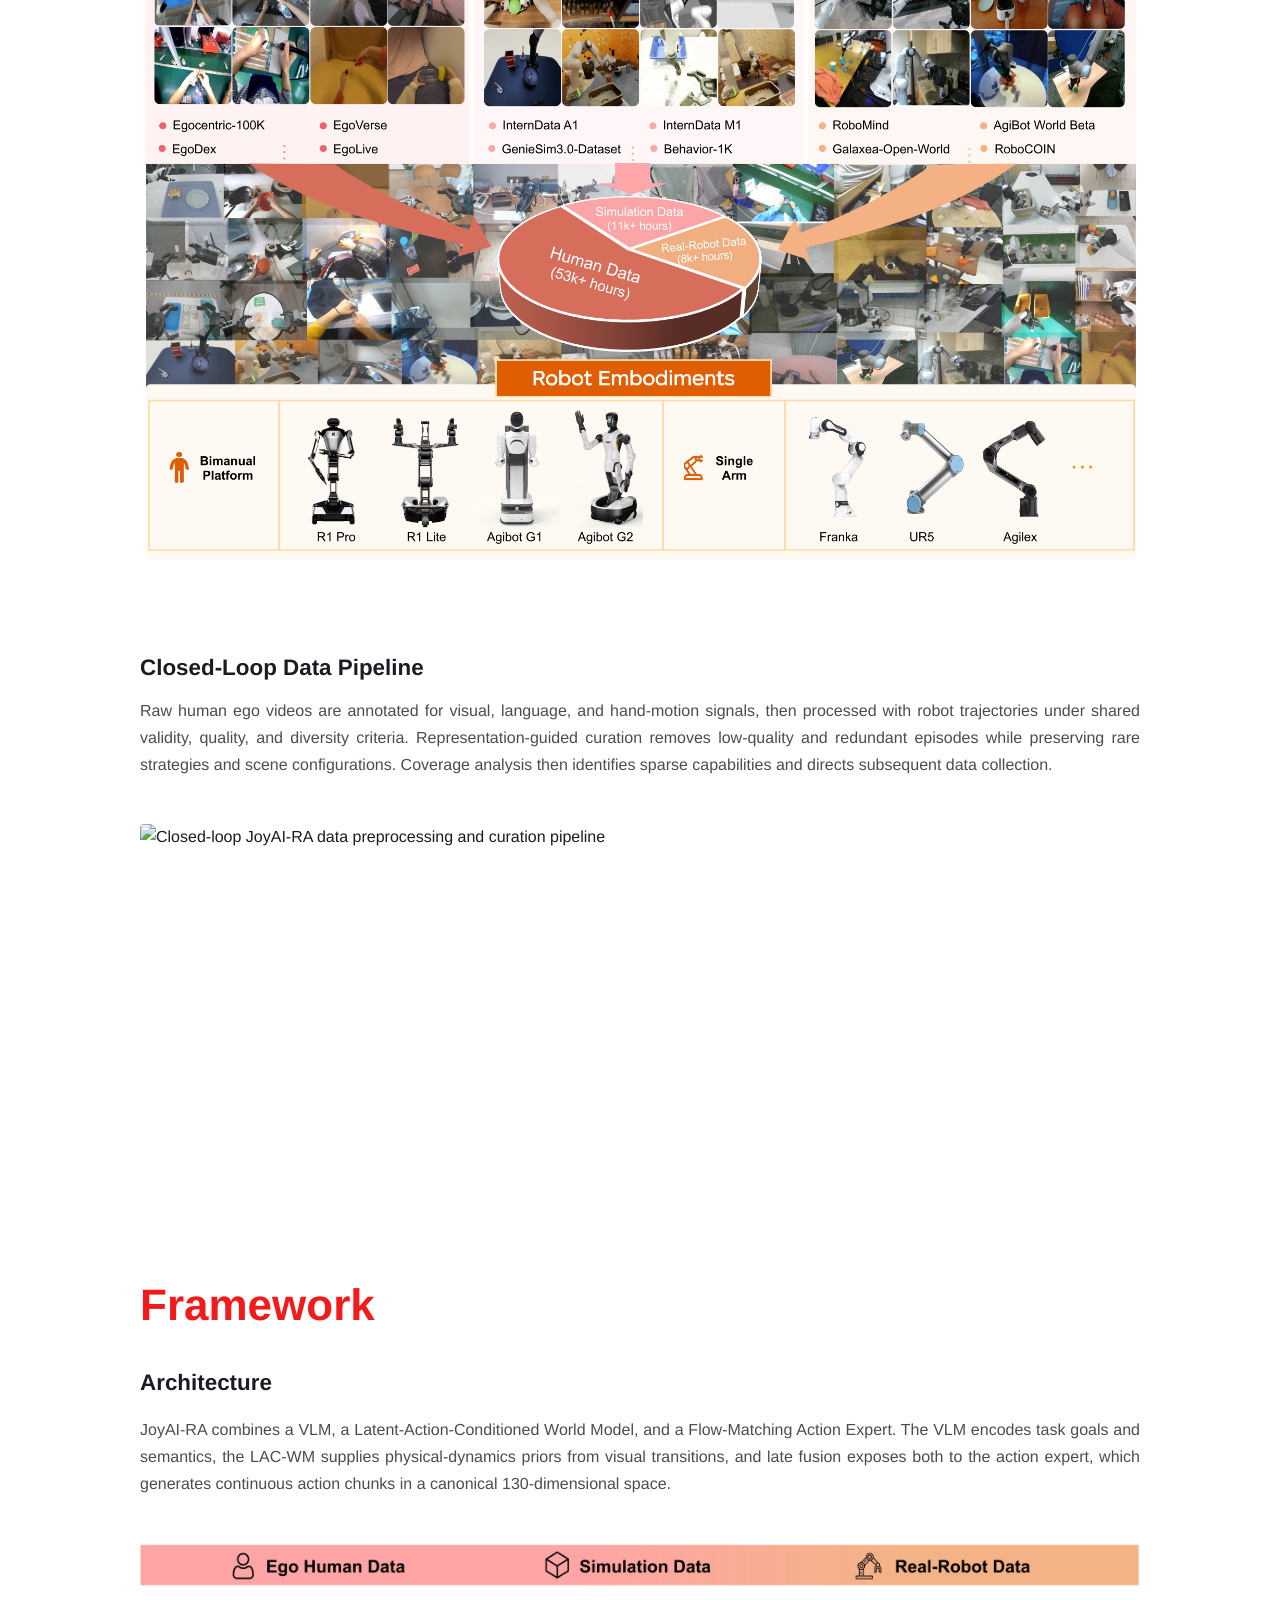
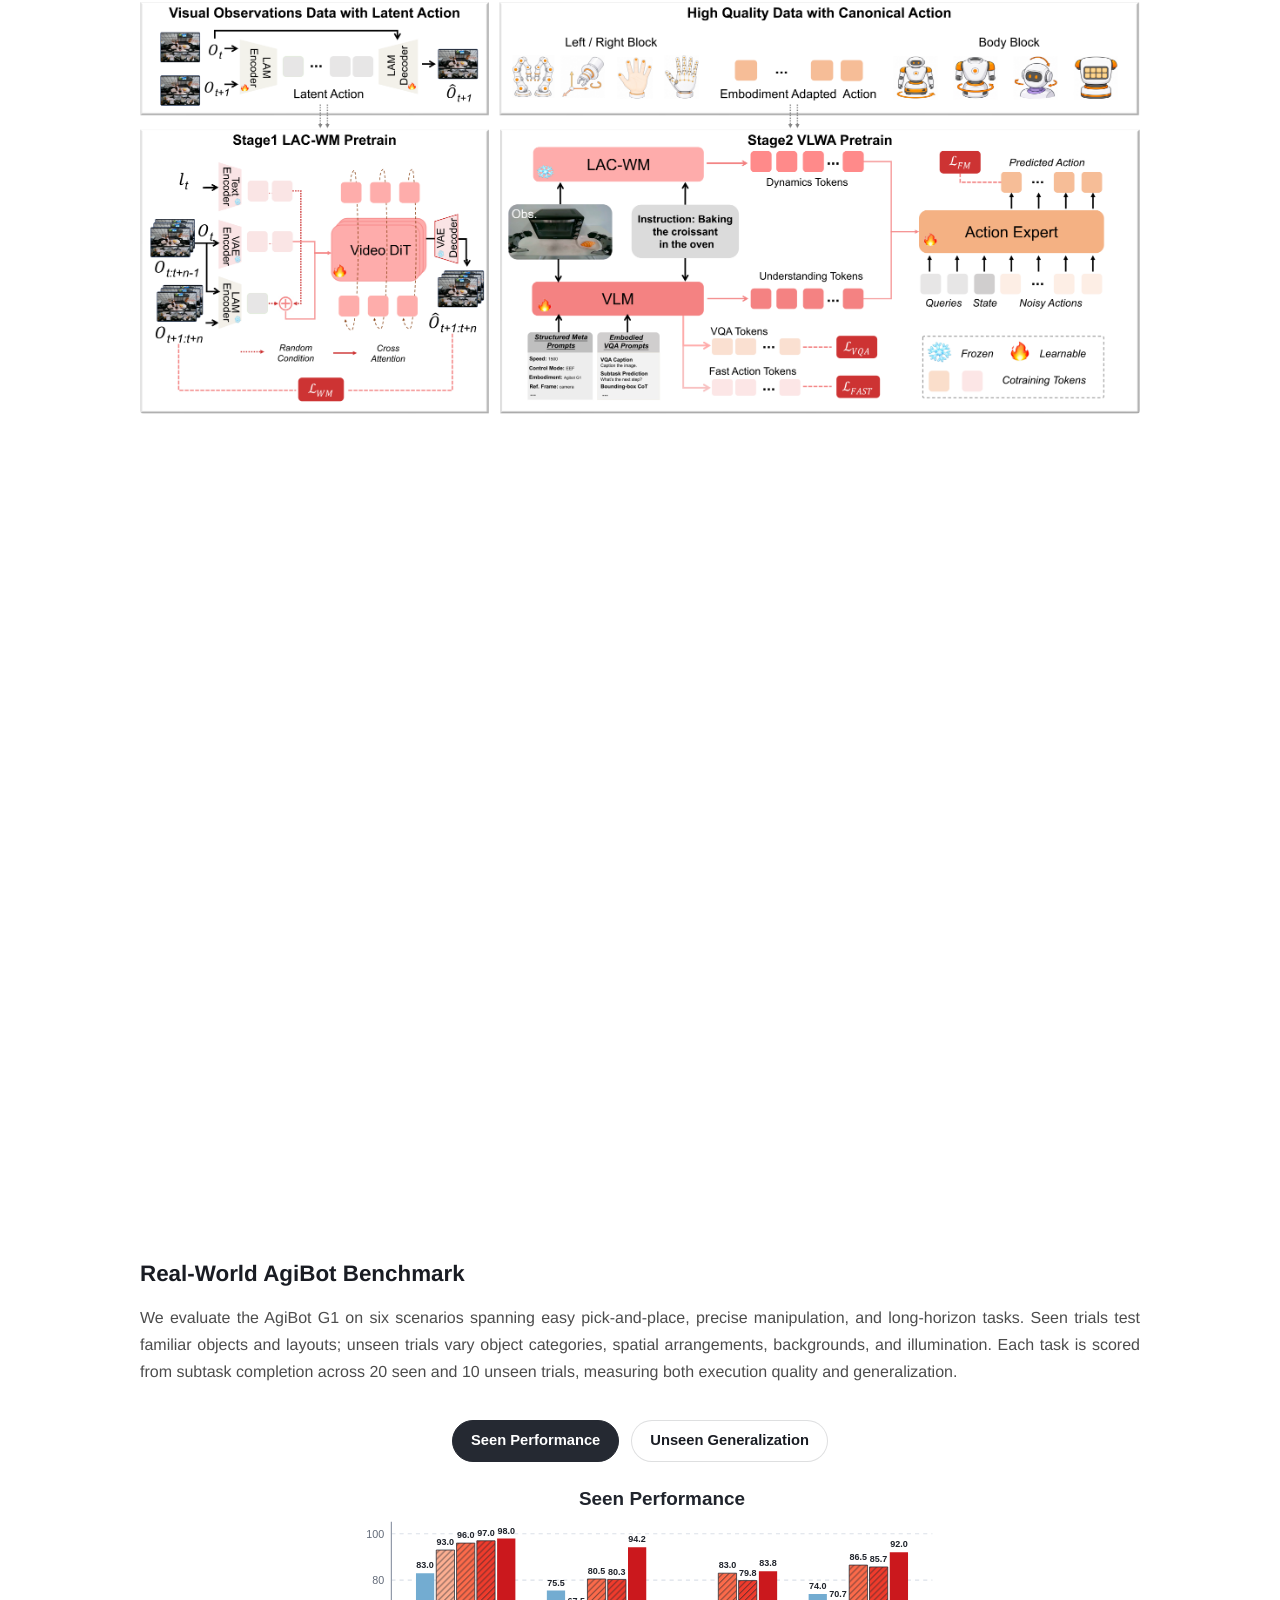
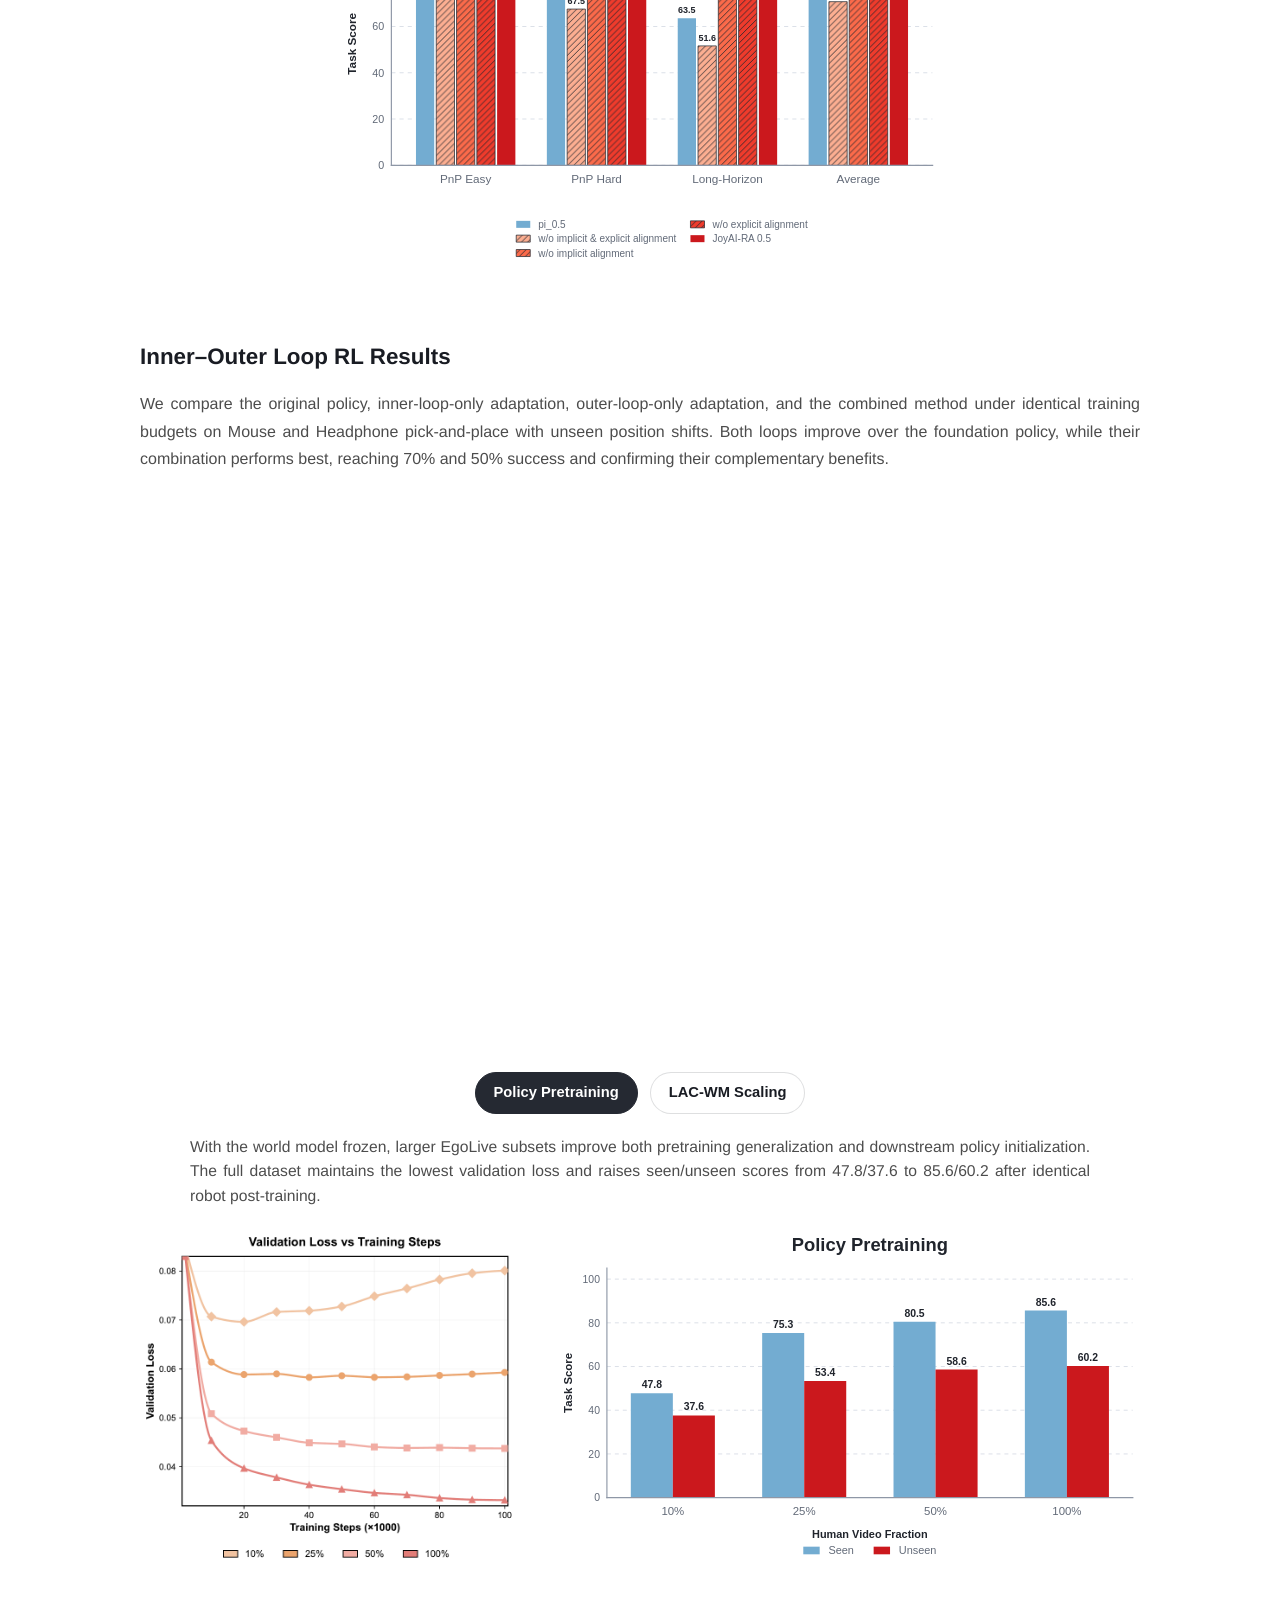
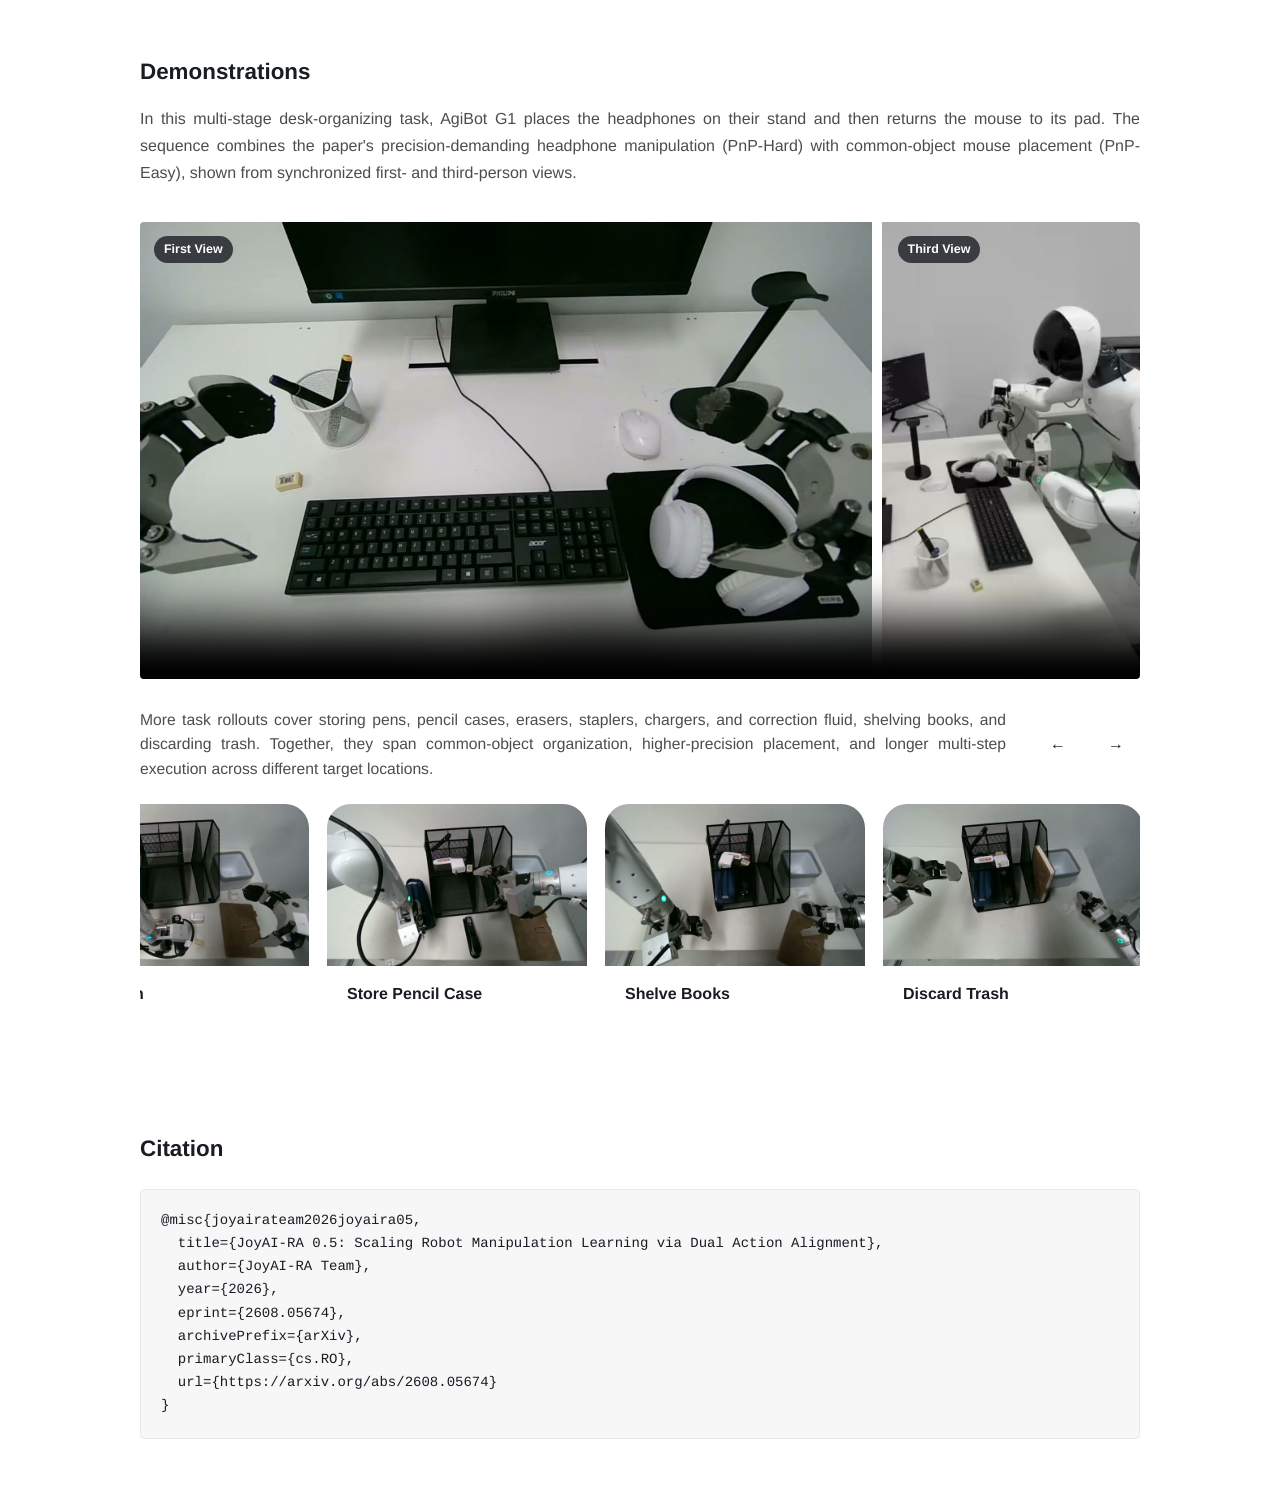
==== commit 31d49c37: "Align citation box with report content" ====
--- a/index.html
+++ b/index.html
@@ -21,7 +21,7 @@
     <title>JoyAI-RA 0.5 — Technical Report</title>
     <link rel="icon" href="assets/jd-mascot.png" />
     <link rel="preload" as="image" href="assets/joyai-ra-05-title-user.png" />
-    <link rel="stylesheet" href="technical.css?v=20260807-text-width-citation" />
+    <link rel="stylesheet" href="technical.css?v=20260807-aligned-citation-box" />
     <script src="technical.js?v=20260806-result-tabs" defer></script>
   </head>
   <body class="technical-page technical-v2-page">
--- a/technical.css
+++ b/technical.css
@@ -1654,6 +1654,7 @@
 }
 
 .citation-bibtex {
+  width: 100%;
   max-width: 100%;
   margin: 26px 0 0;
   padding: 20px;
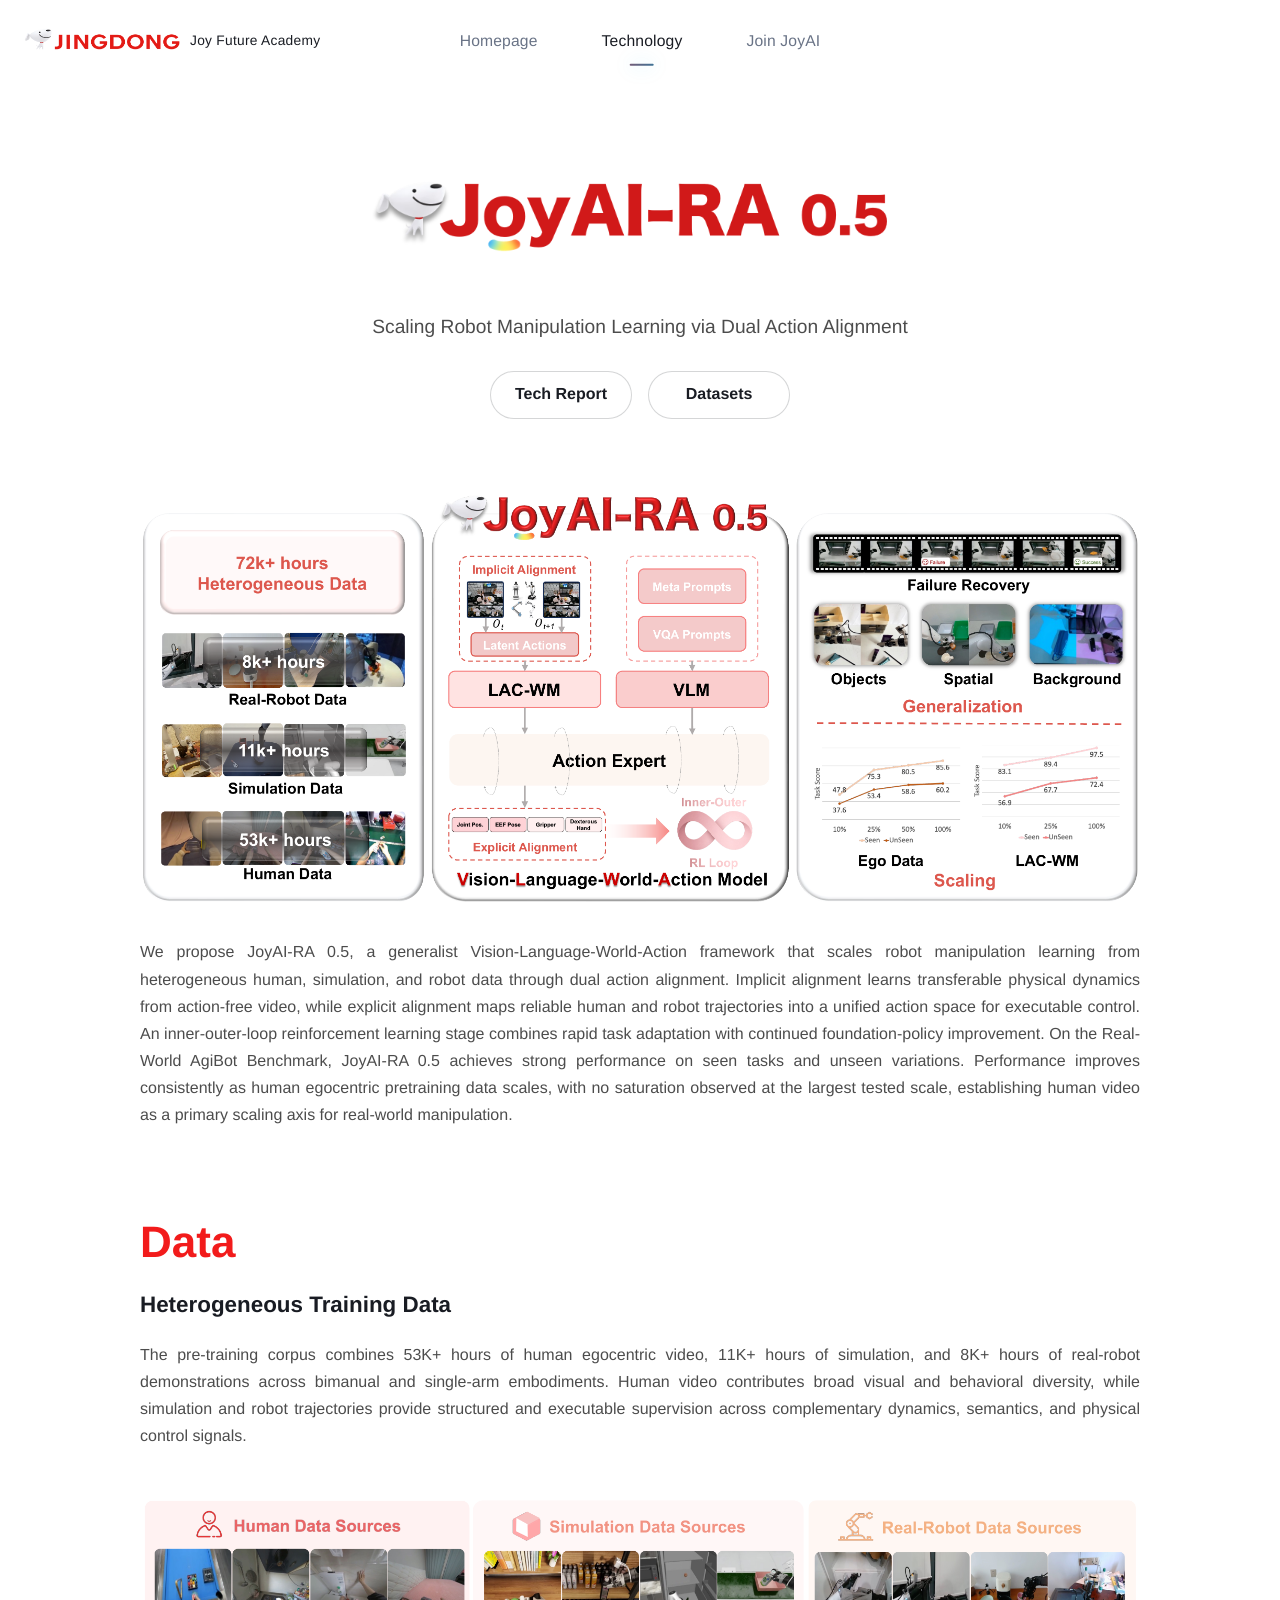
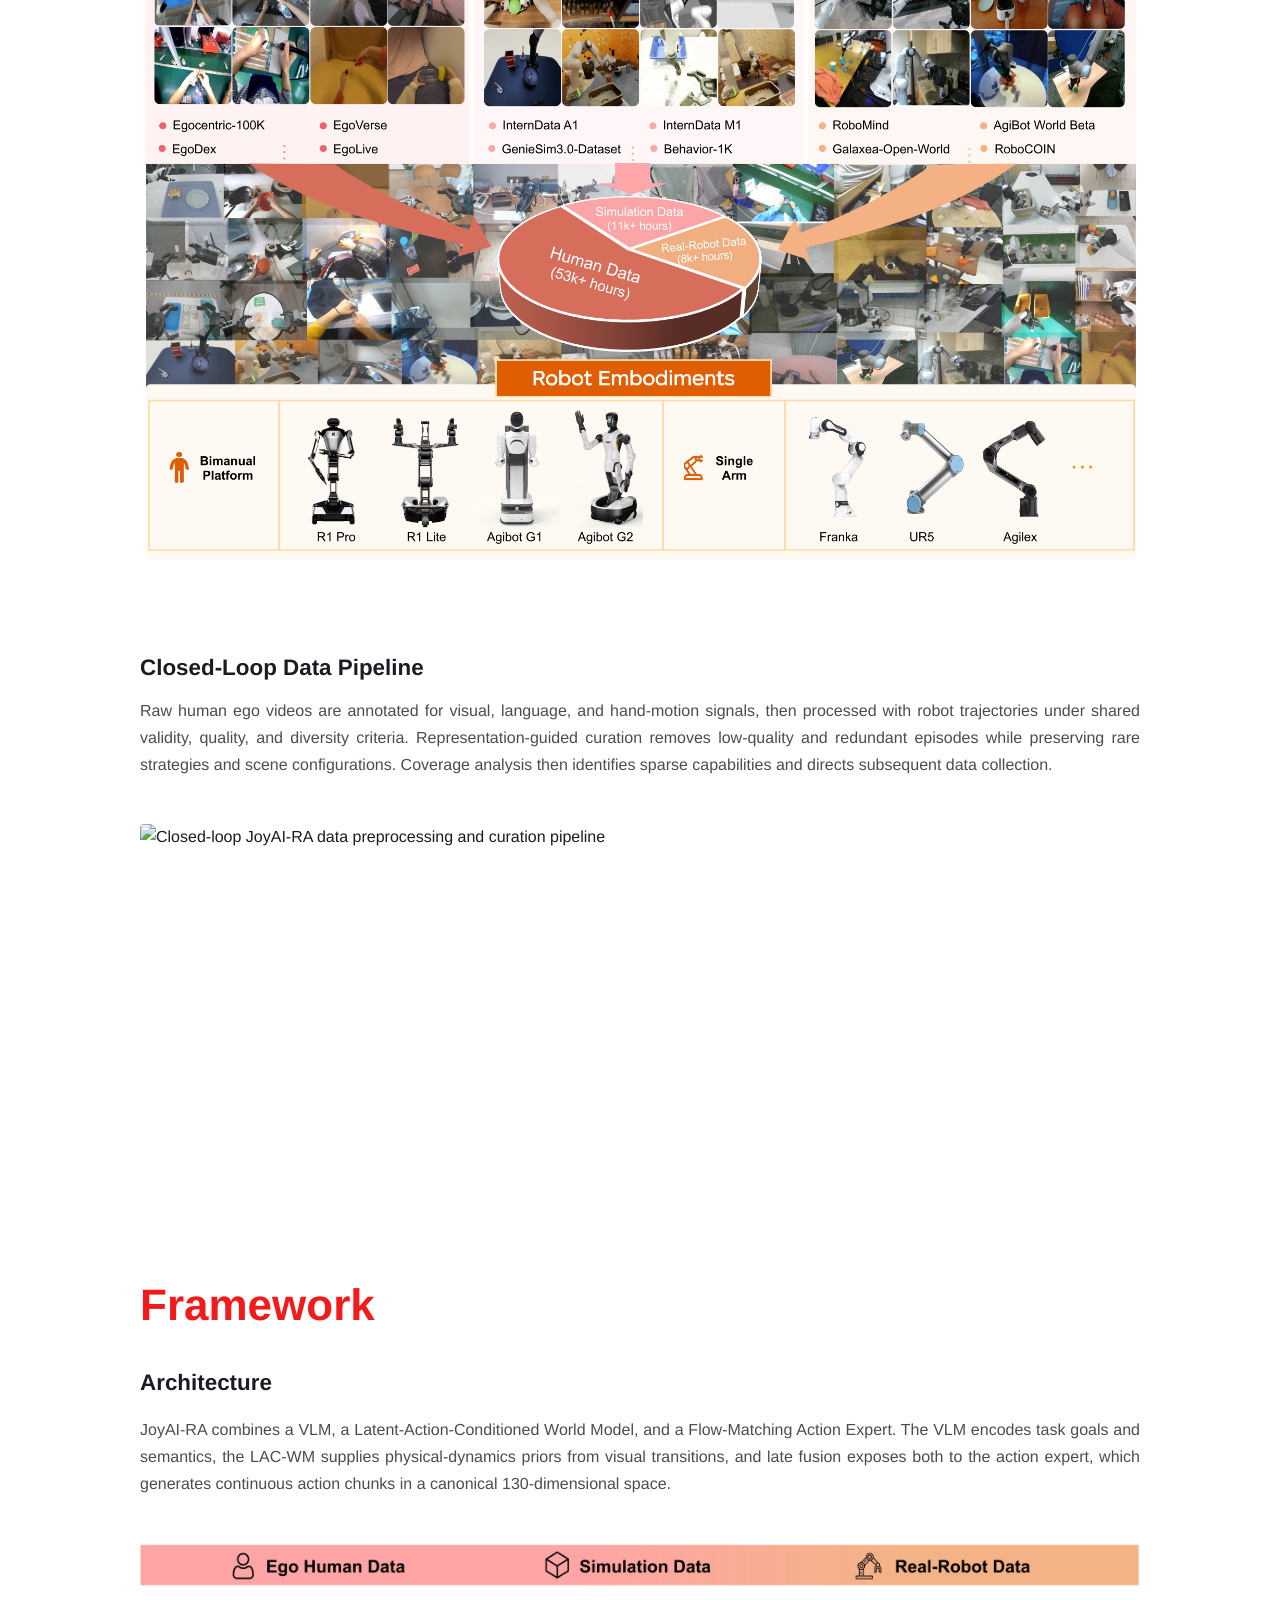
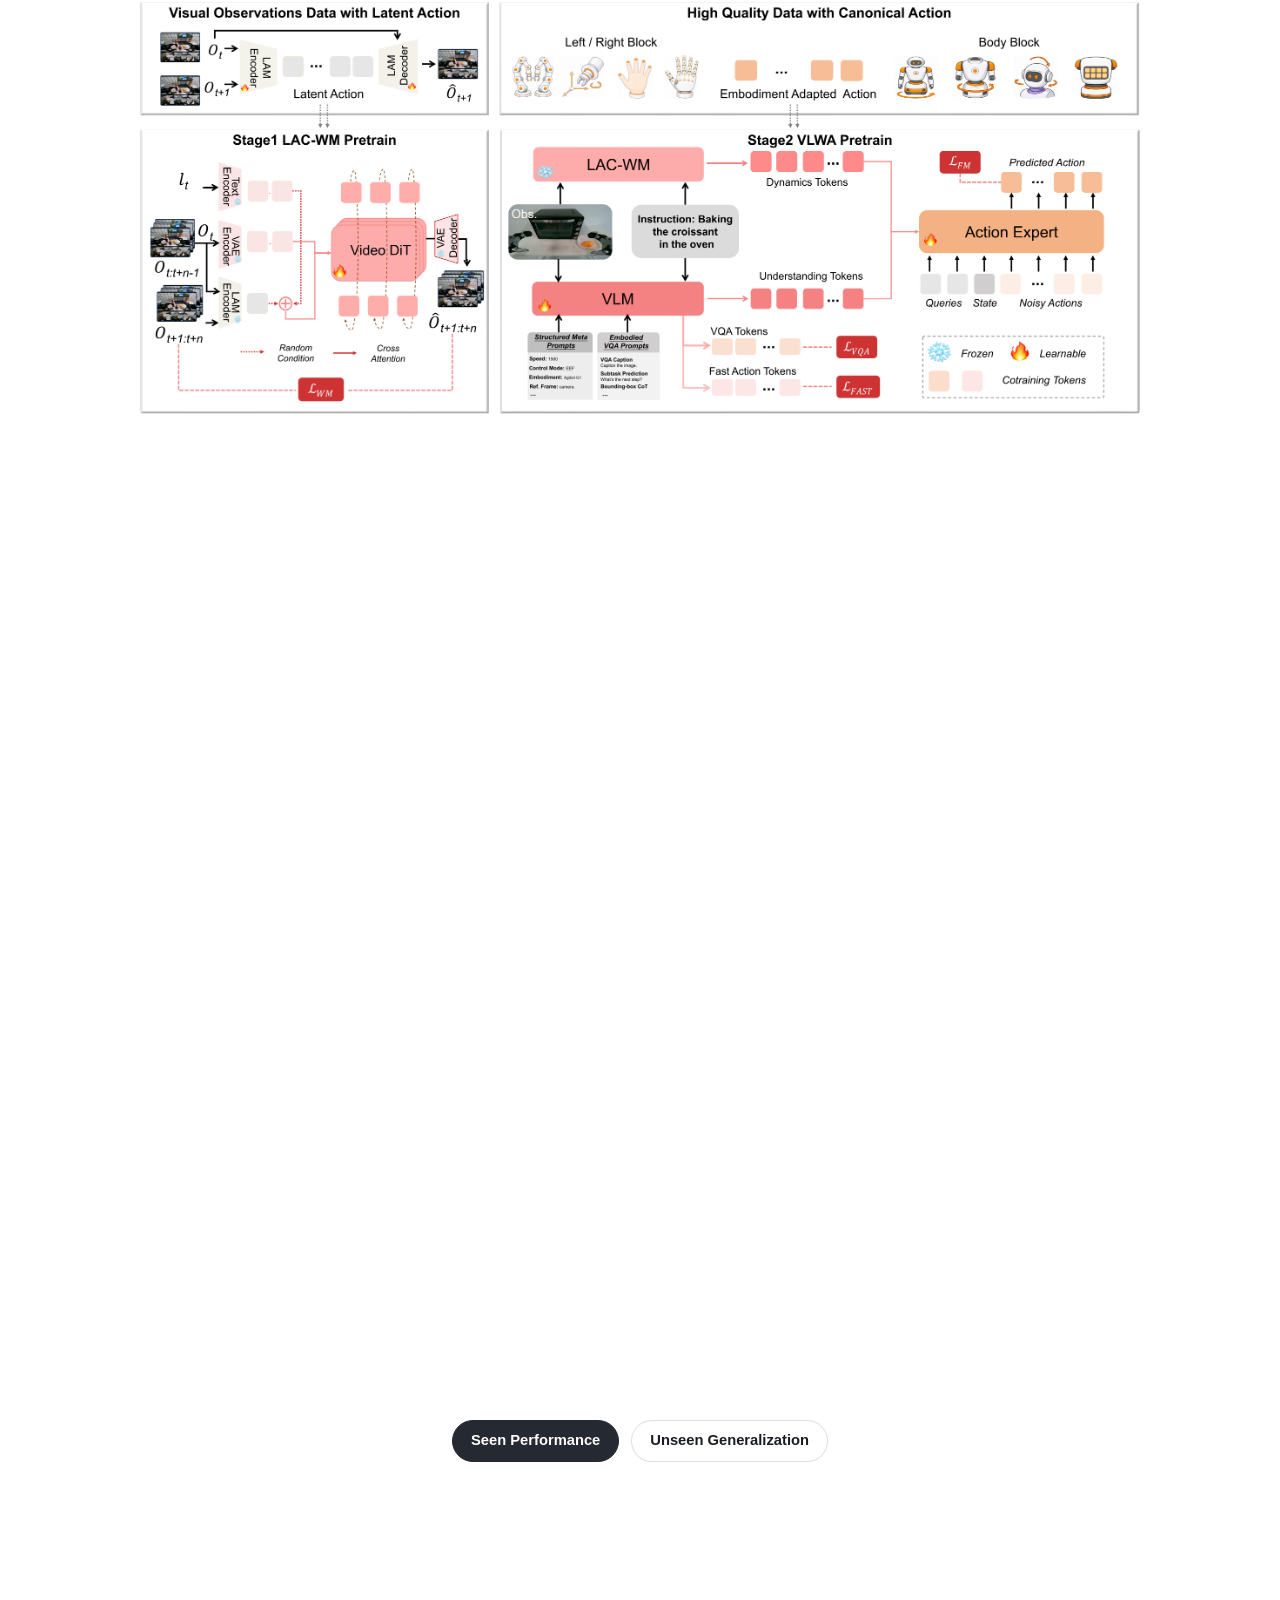
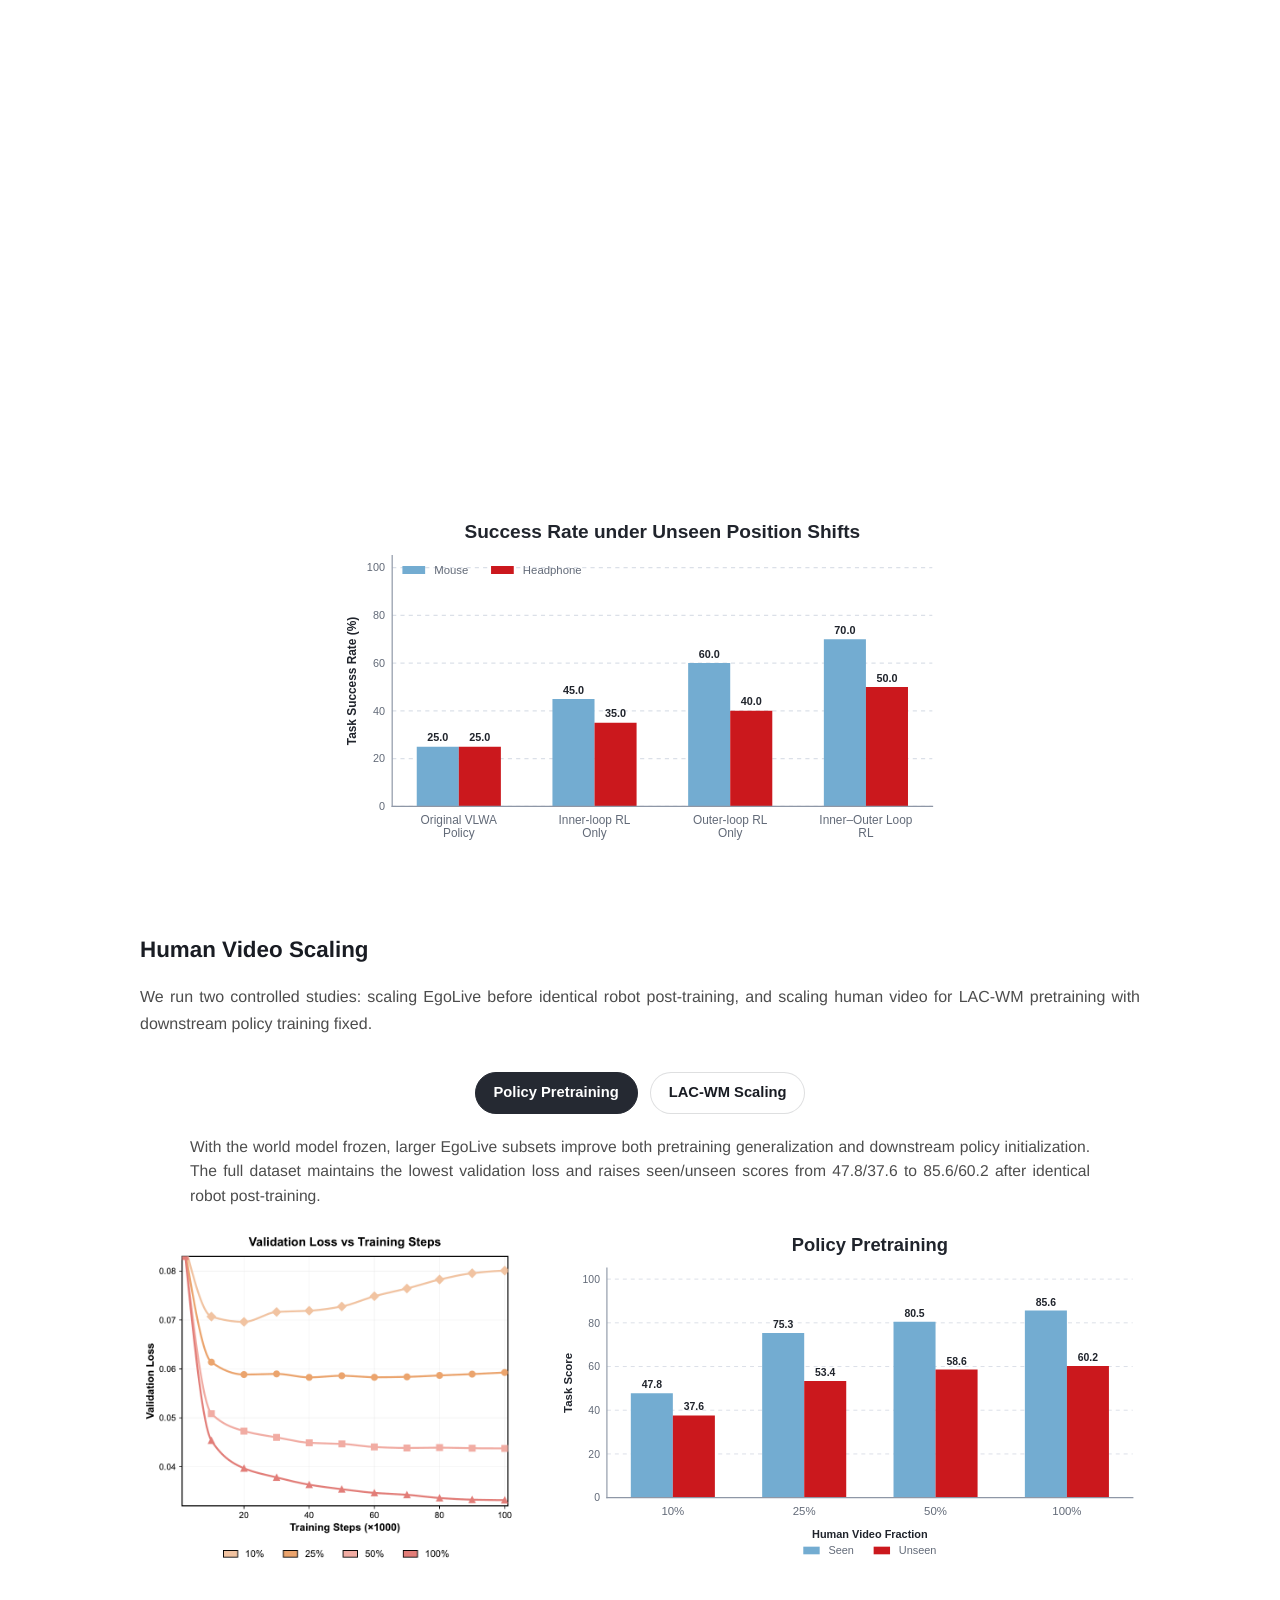
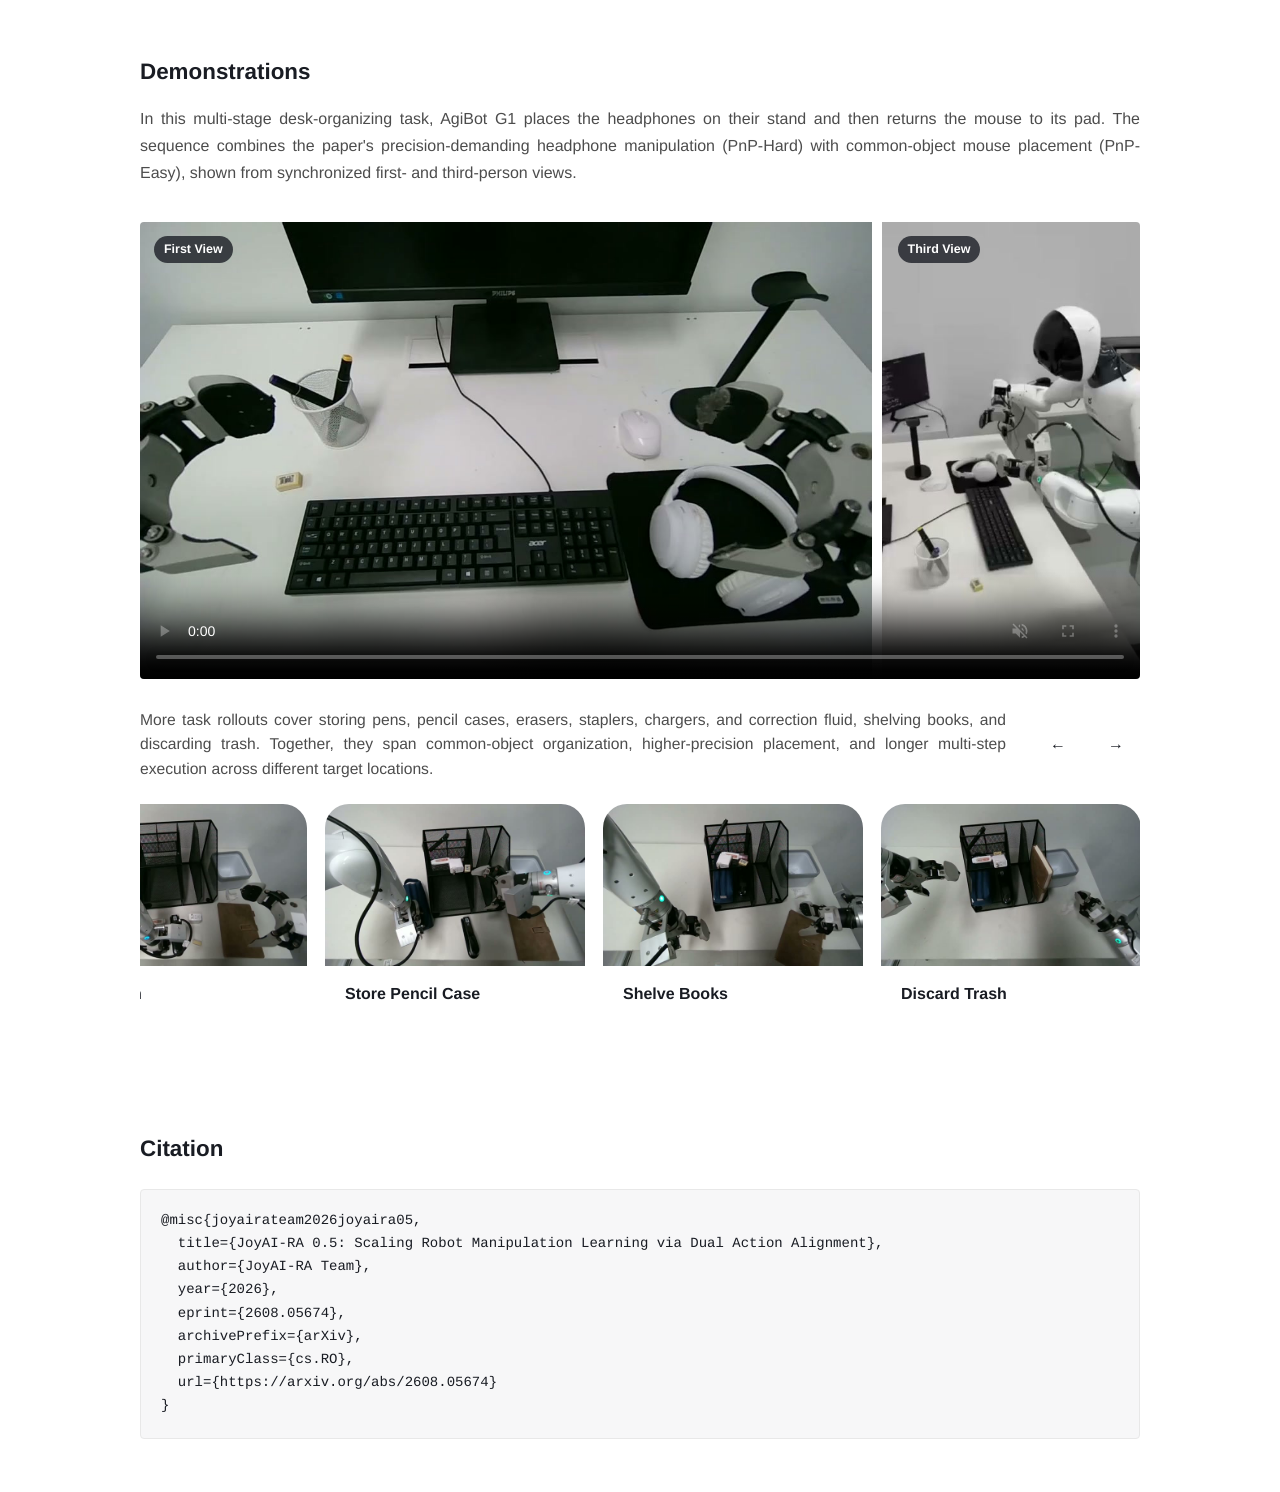
==== commit 1310ed00: "Center primary navigation" ====
--- a/index.html
+++ b/index.html
@@ -21,7 +21,7 @@
     <title>JoyAI-RA 0.5 — Technical Report</title>
     <link rel="icon" href="assets/jd-mascot.png" />
     <link rel="preload" as="image" href="assets/joyai-ra-05-title-user.png" />
-    <link rel="stylesheet" href="technical.css?v=20260807-aligned-citation-box" />
+    <link rel="stylesheet" href="technical.css?v=20260807-centered-navigation" />
     <script src="technical.js?v=20260806-result-tabs" defer></script>
   </head>
   <body class="technical-page technical-v2-page">
--- a/technical.css
+++ b/technical.css
@@ -1943,9 +1943,16 @@
   background: #ffffff;
 }
 
-@media (min-width: 981px) {
+@media (min-width: 1101px) {
   .technical-page.technical-v2-page .site-nav {
-    grid-template-columns: minmax(0, 1fr) auto;
+    grid-template-columns: 1fr;
+  }
+
+  .technical-page.technical-v2-page .site-nav nav {
+    position: absolute;
+    top: 50%;
+    left: 50%;
+    transform: translate(-50%, -50%);
   }
 }
 
@@ -2523,7 +2530,7 @@
   }
 }
 
-@media (max-width: 980px) {
+@media (max-width: 1100px) {
   .technical-page .site-nav {
     grid-template-columns: 1fr;
     justify-items: center;
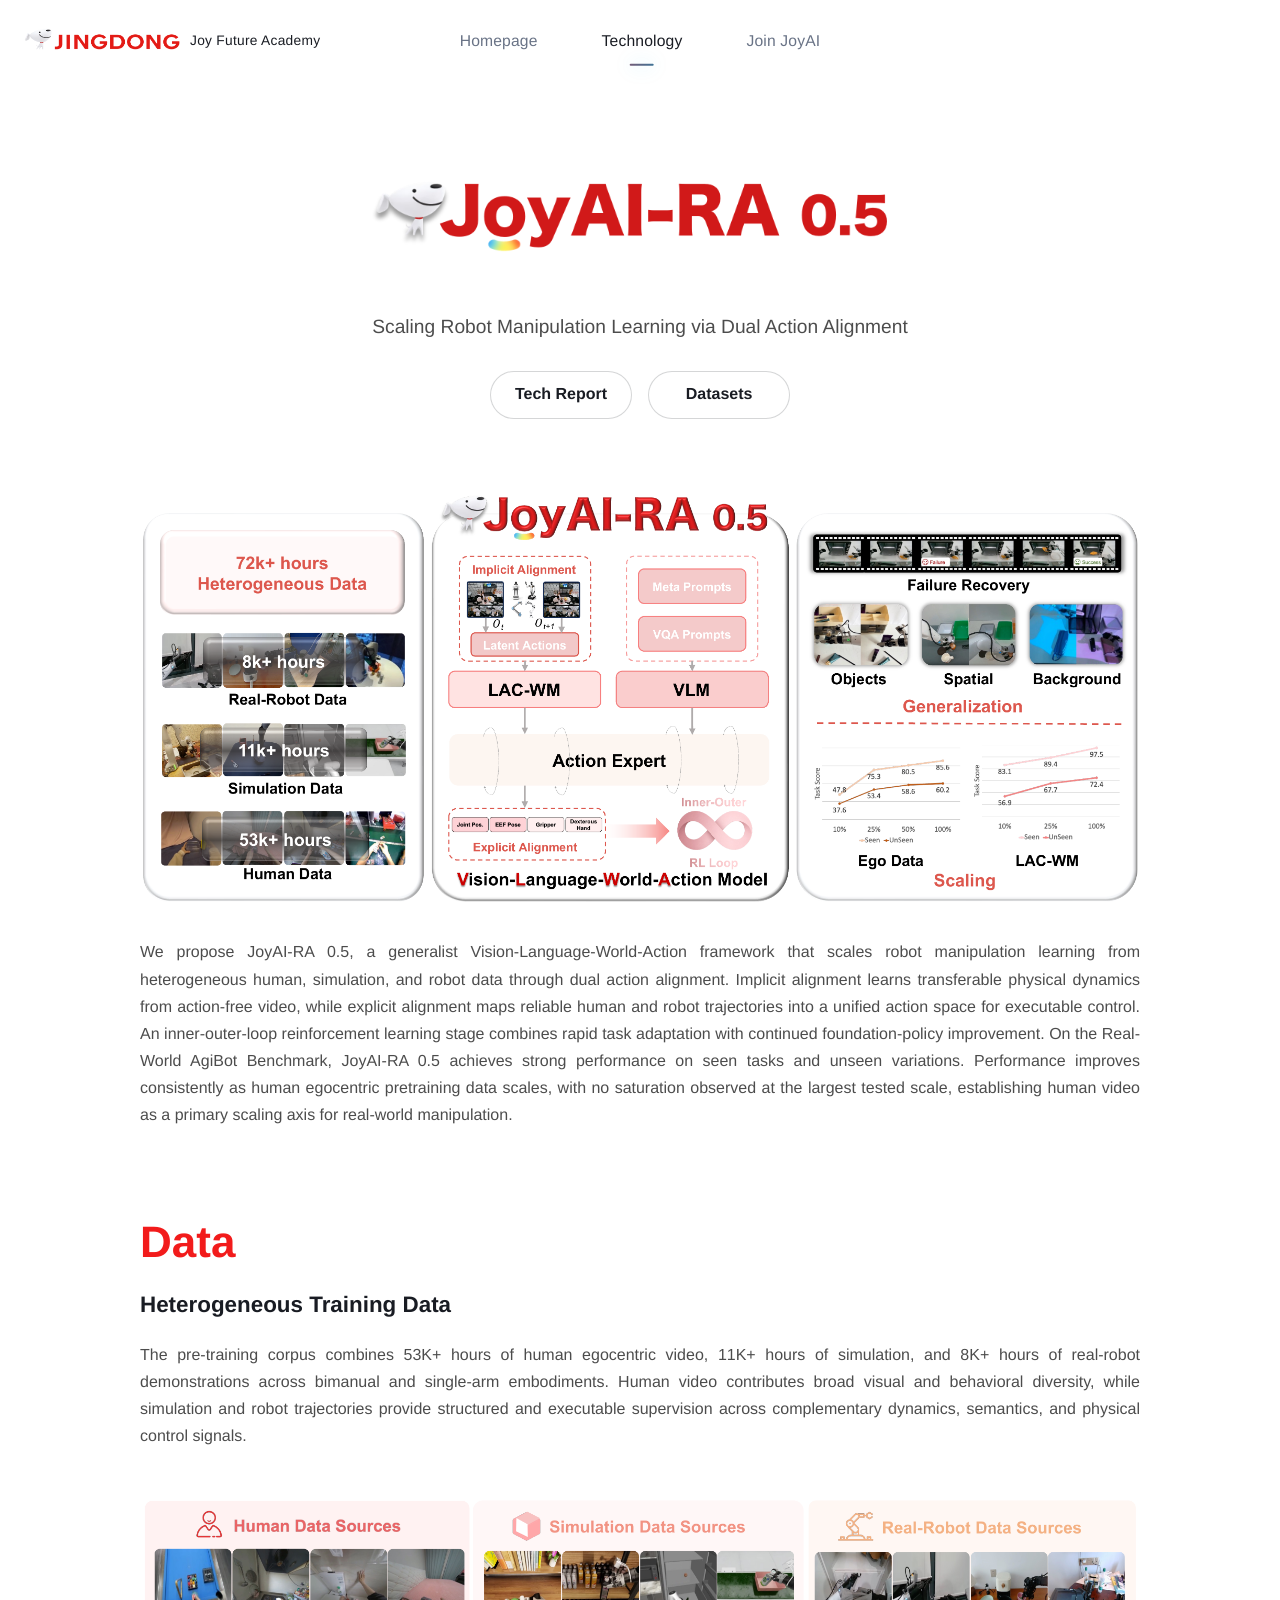
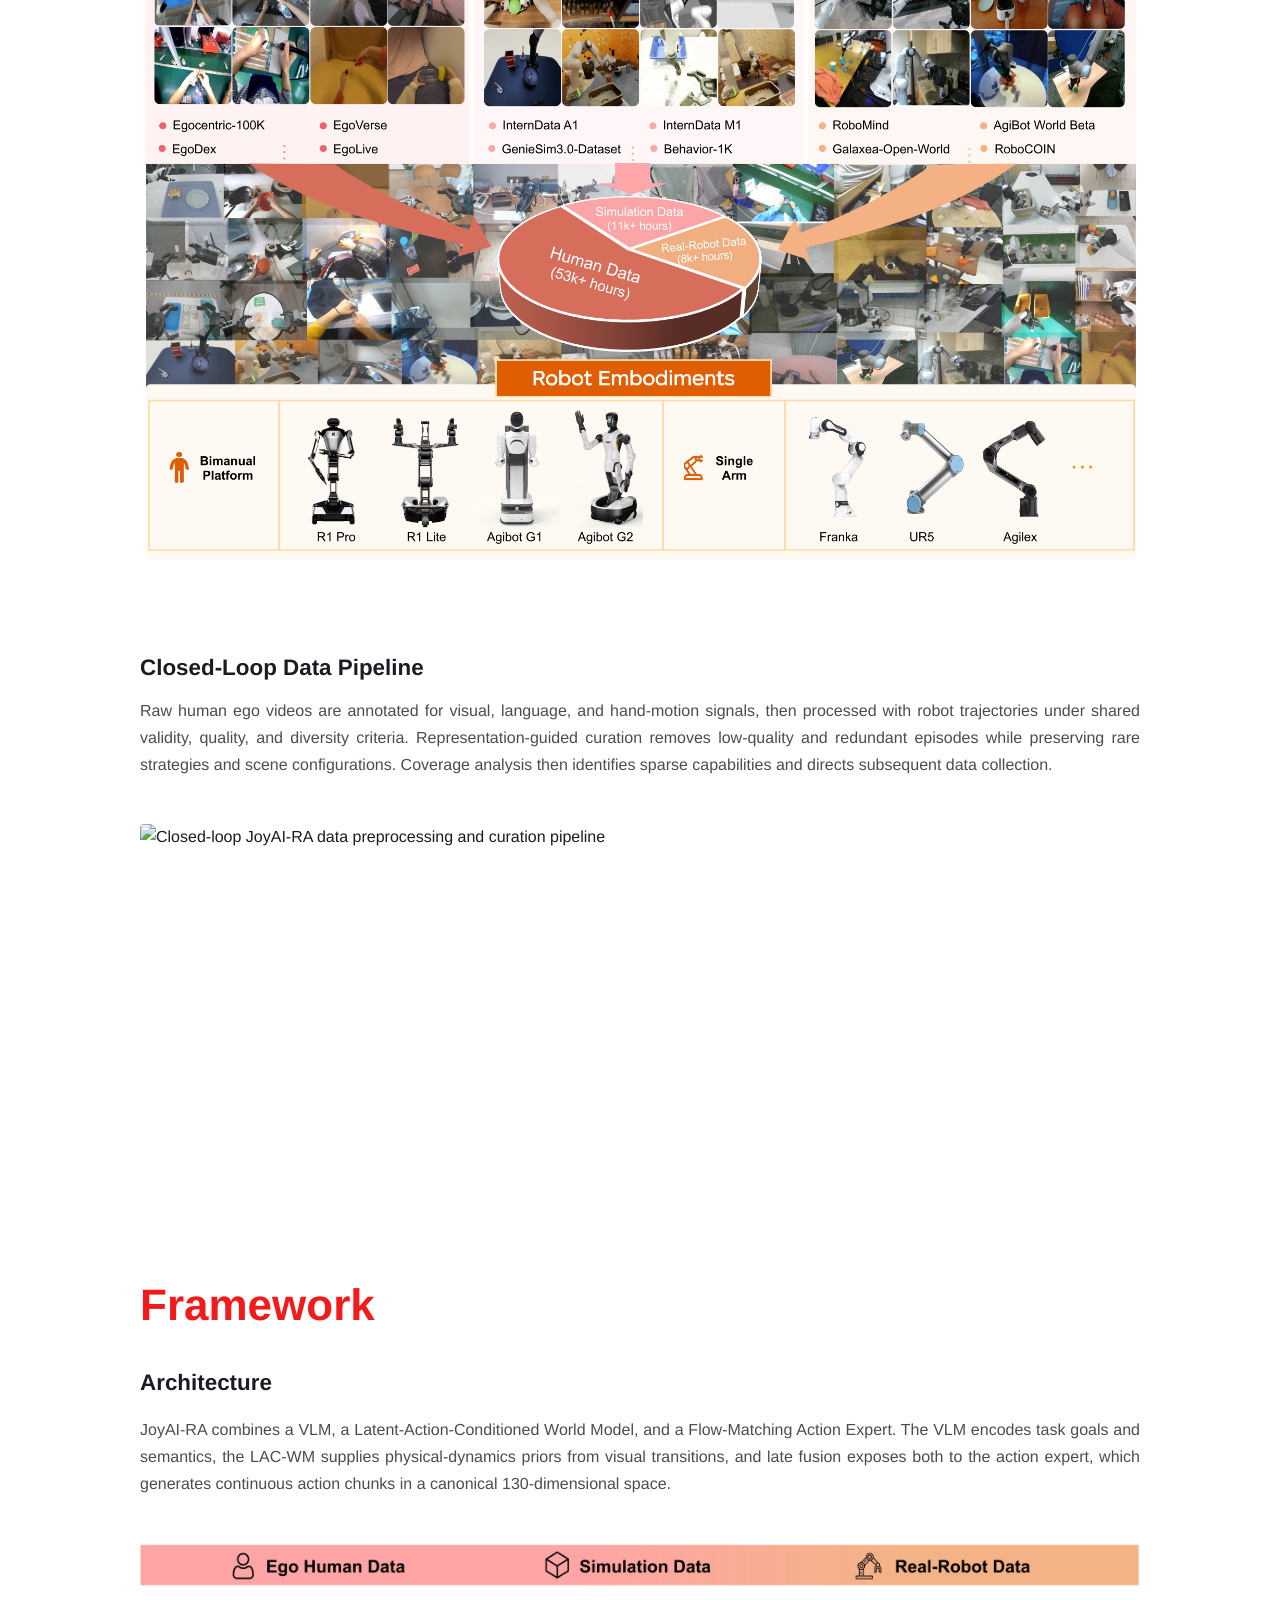
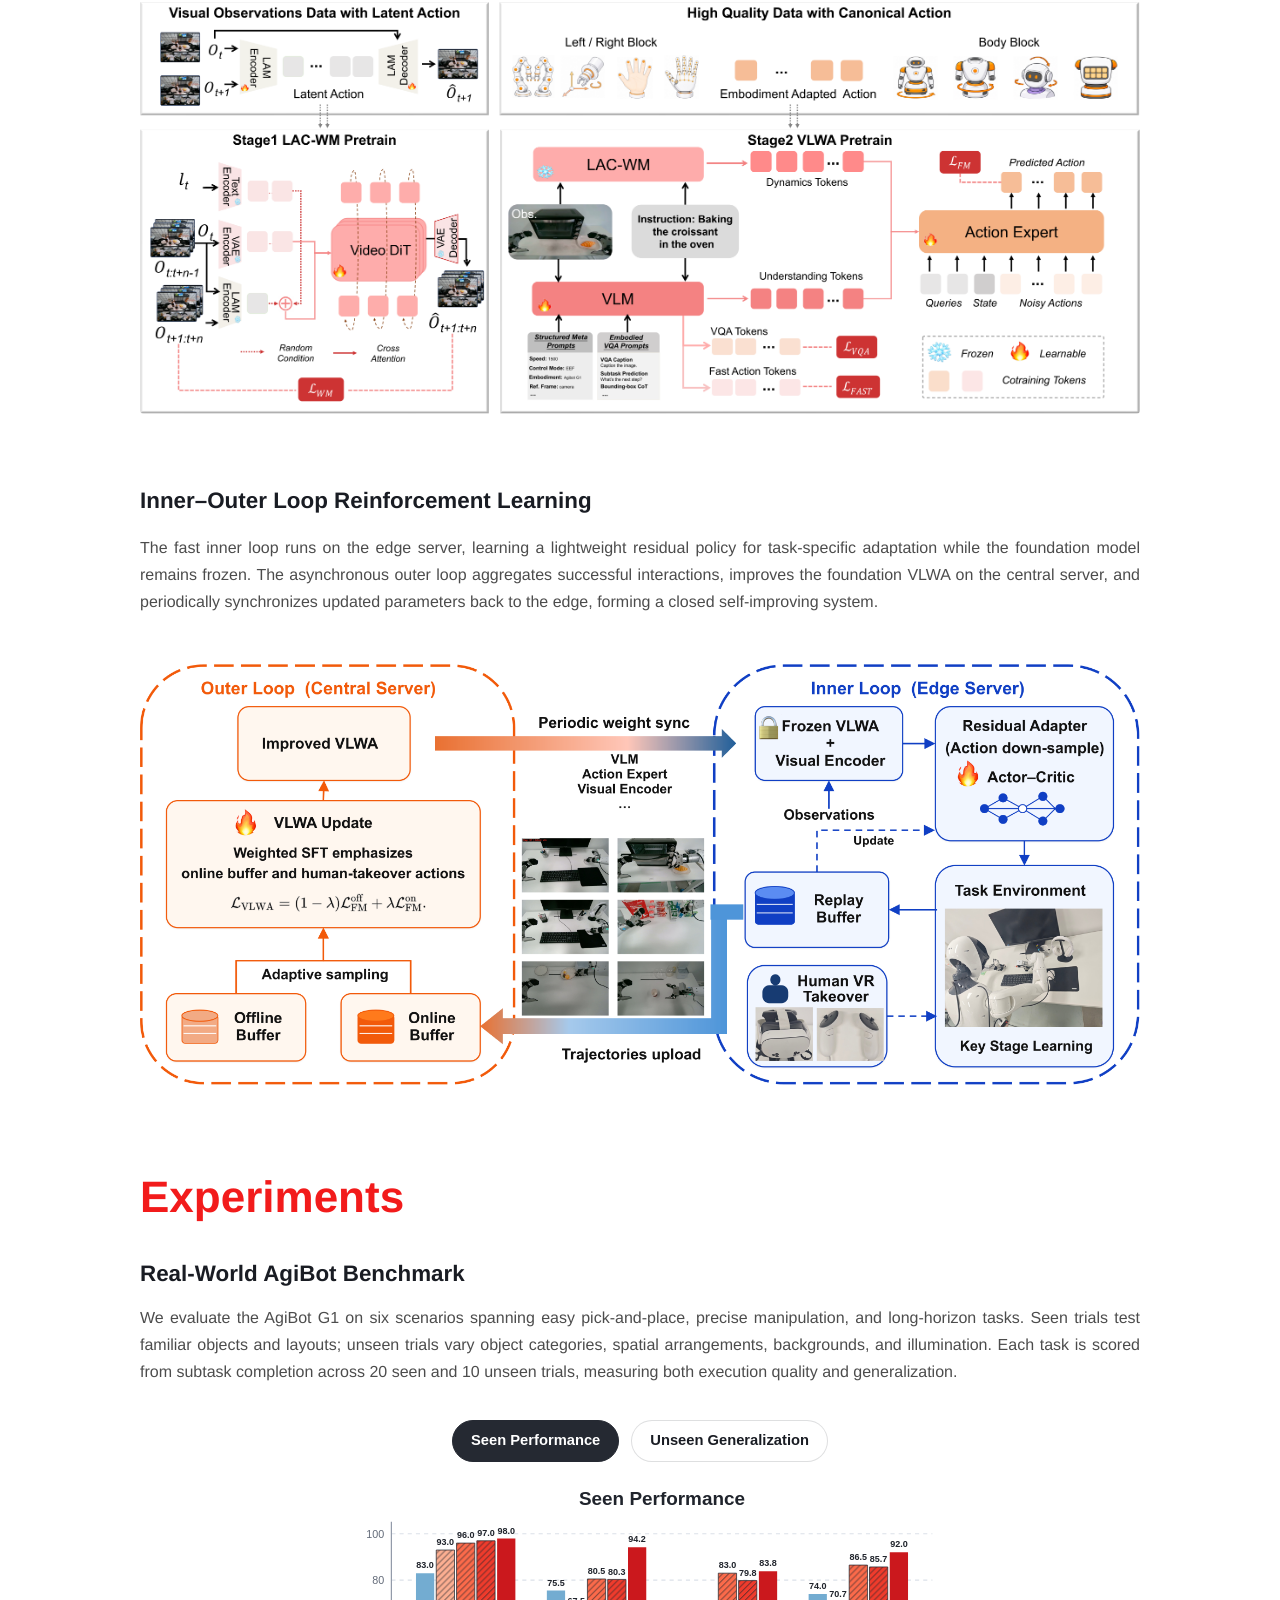
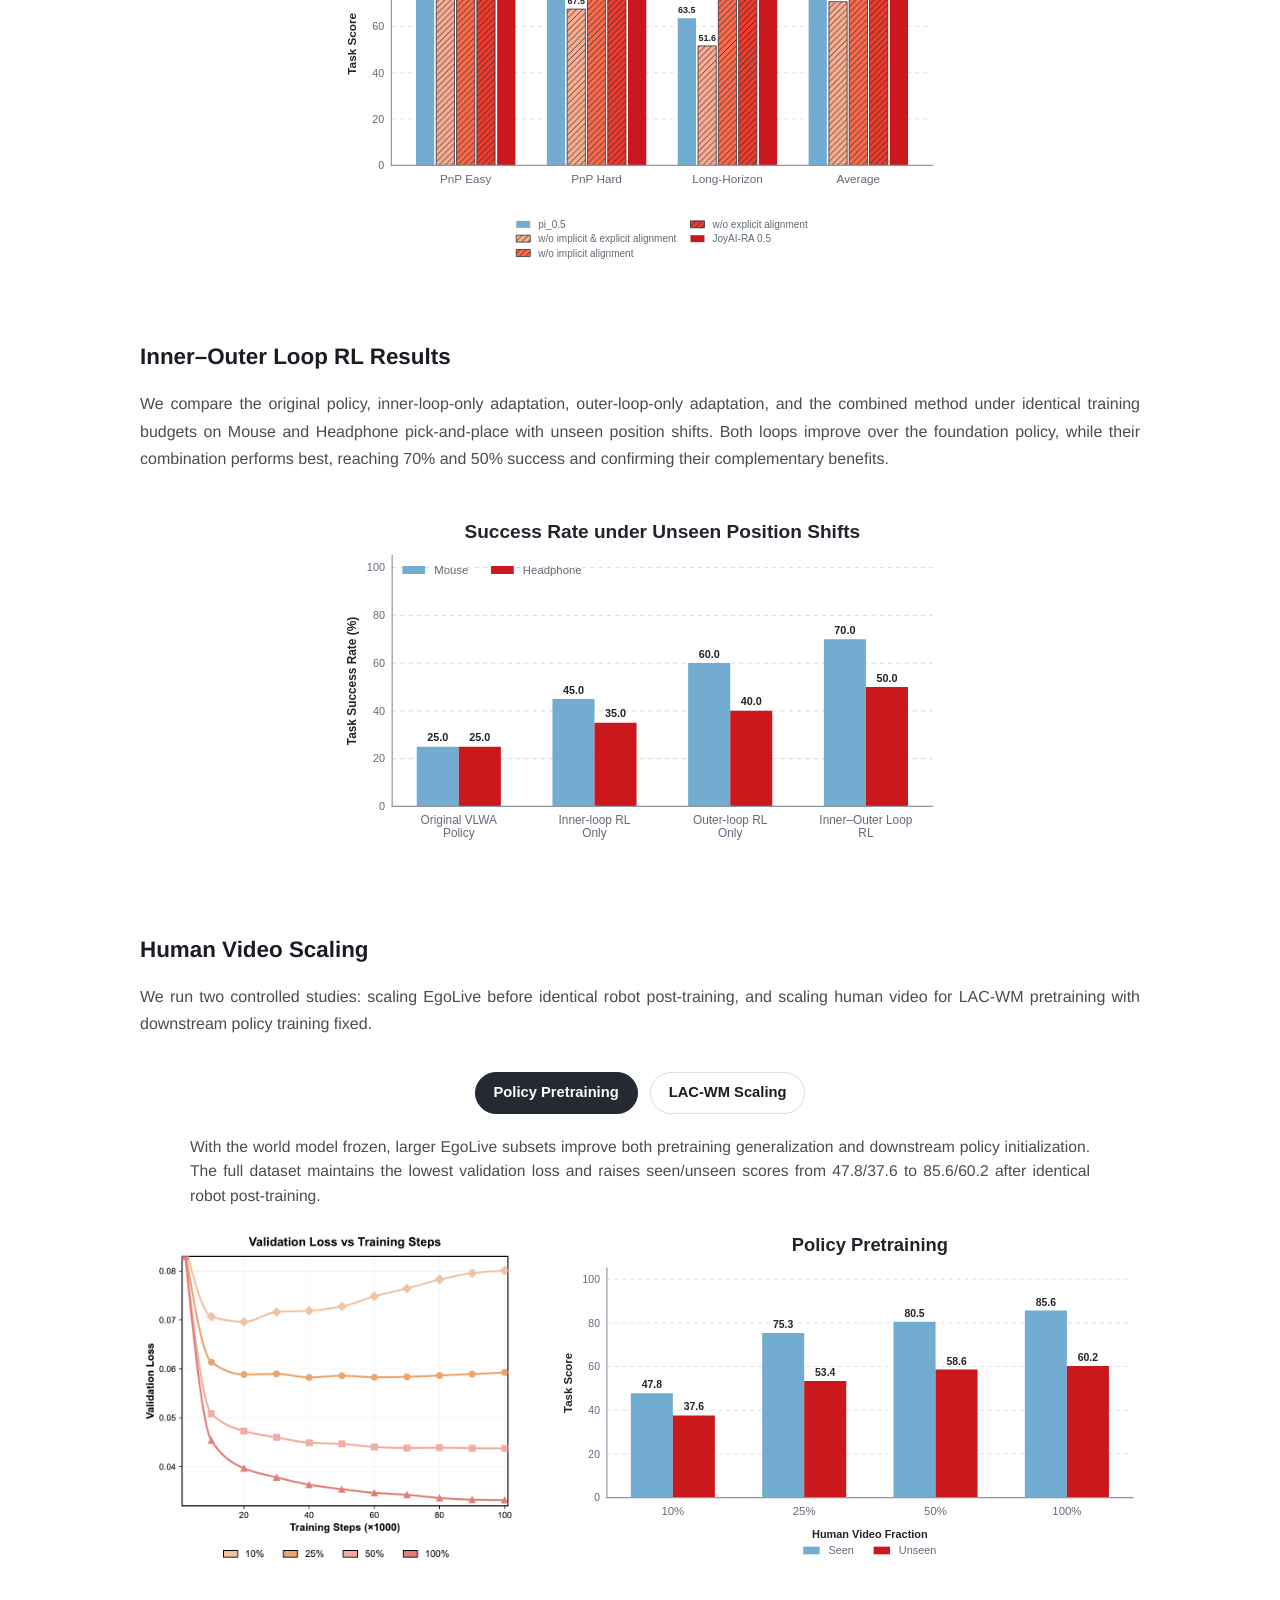
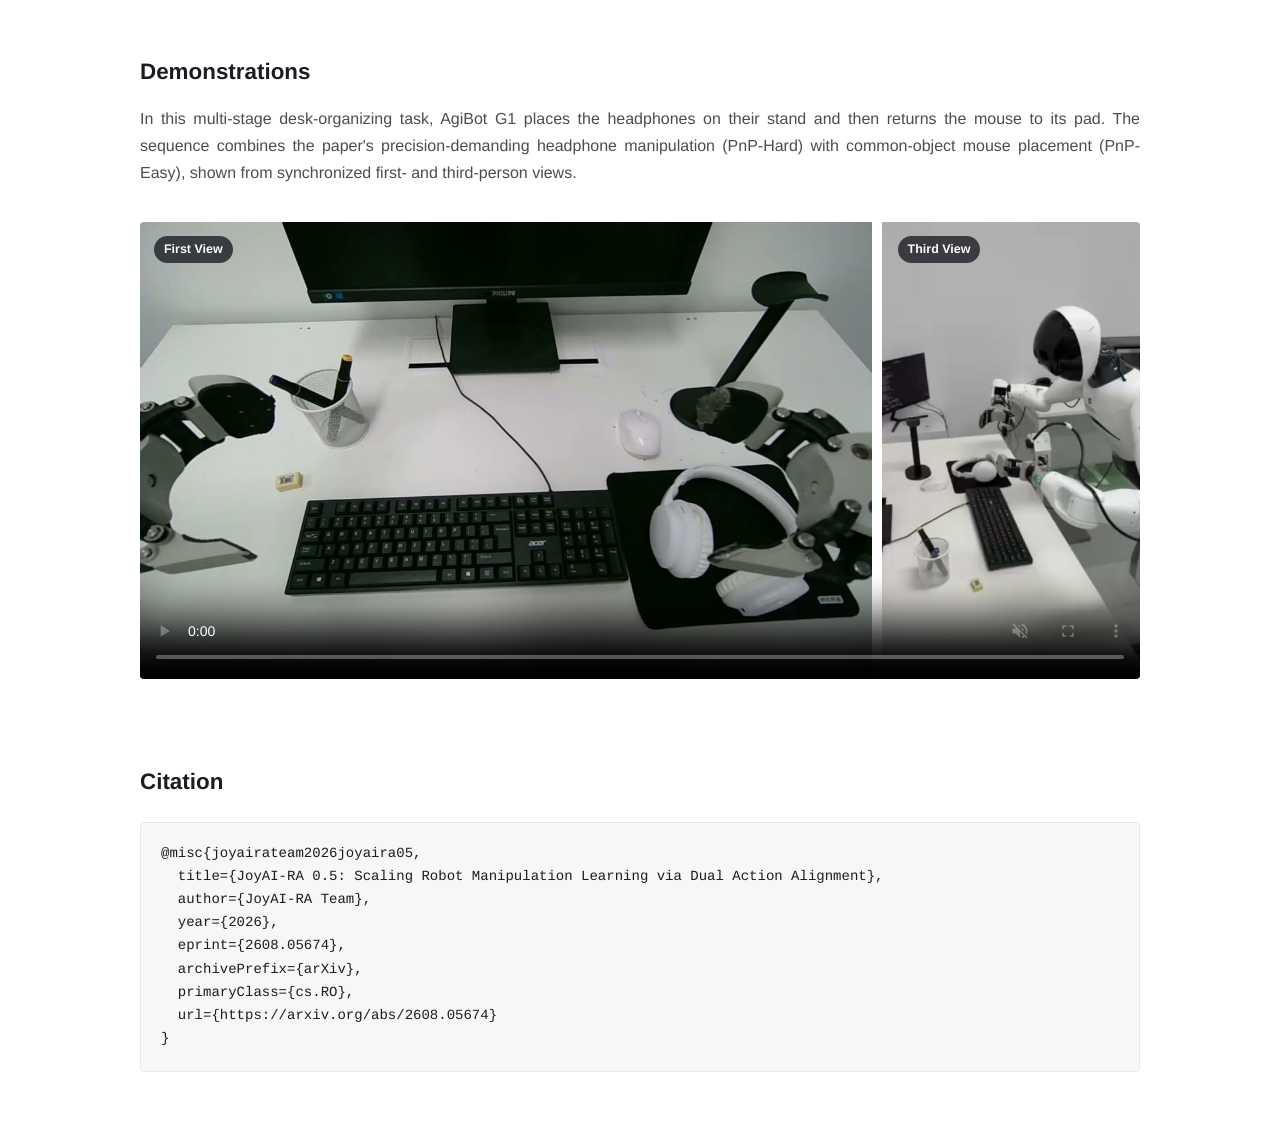
==== commit 24b87ac2: "Temporarily hide additional demo rollouts" ====
--- a/index.html
+++ b/index.html
@@ -506,6 +506,7 @@
           ></video>
         </figure>
 
+        <!-- Additional task rollouts are temporarily hidden.
         <div class="container">
           <div class="g1-task-heading" data-reveal>
             <p>
@@ -555,6 +556,7 @@
             </div>
           </div>
         </div>
+        -->
       </section>
 
       <section class="section report-section" id="report">
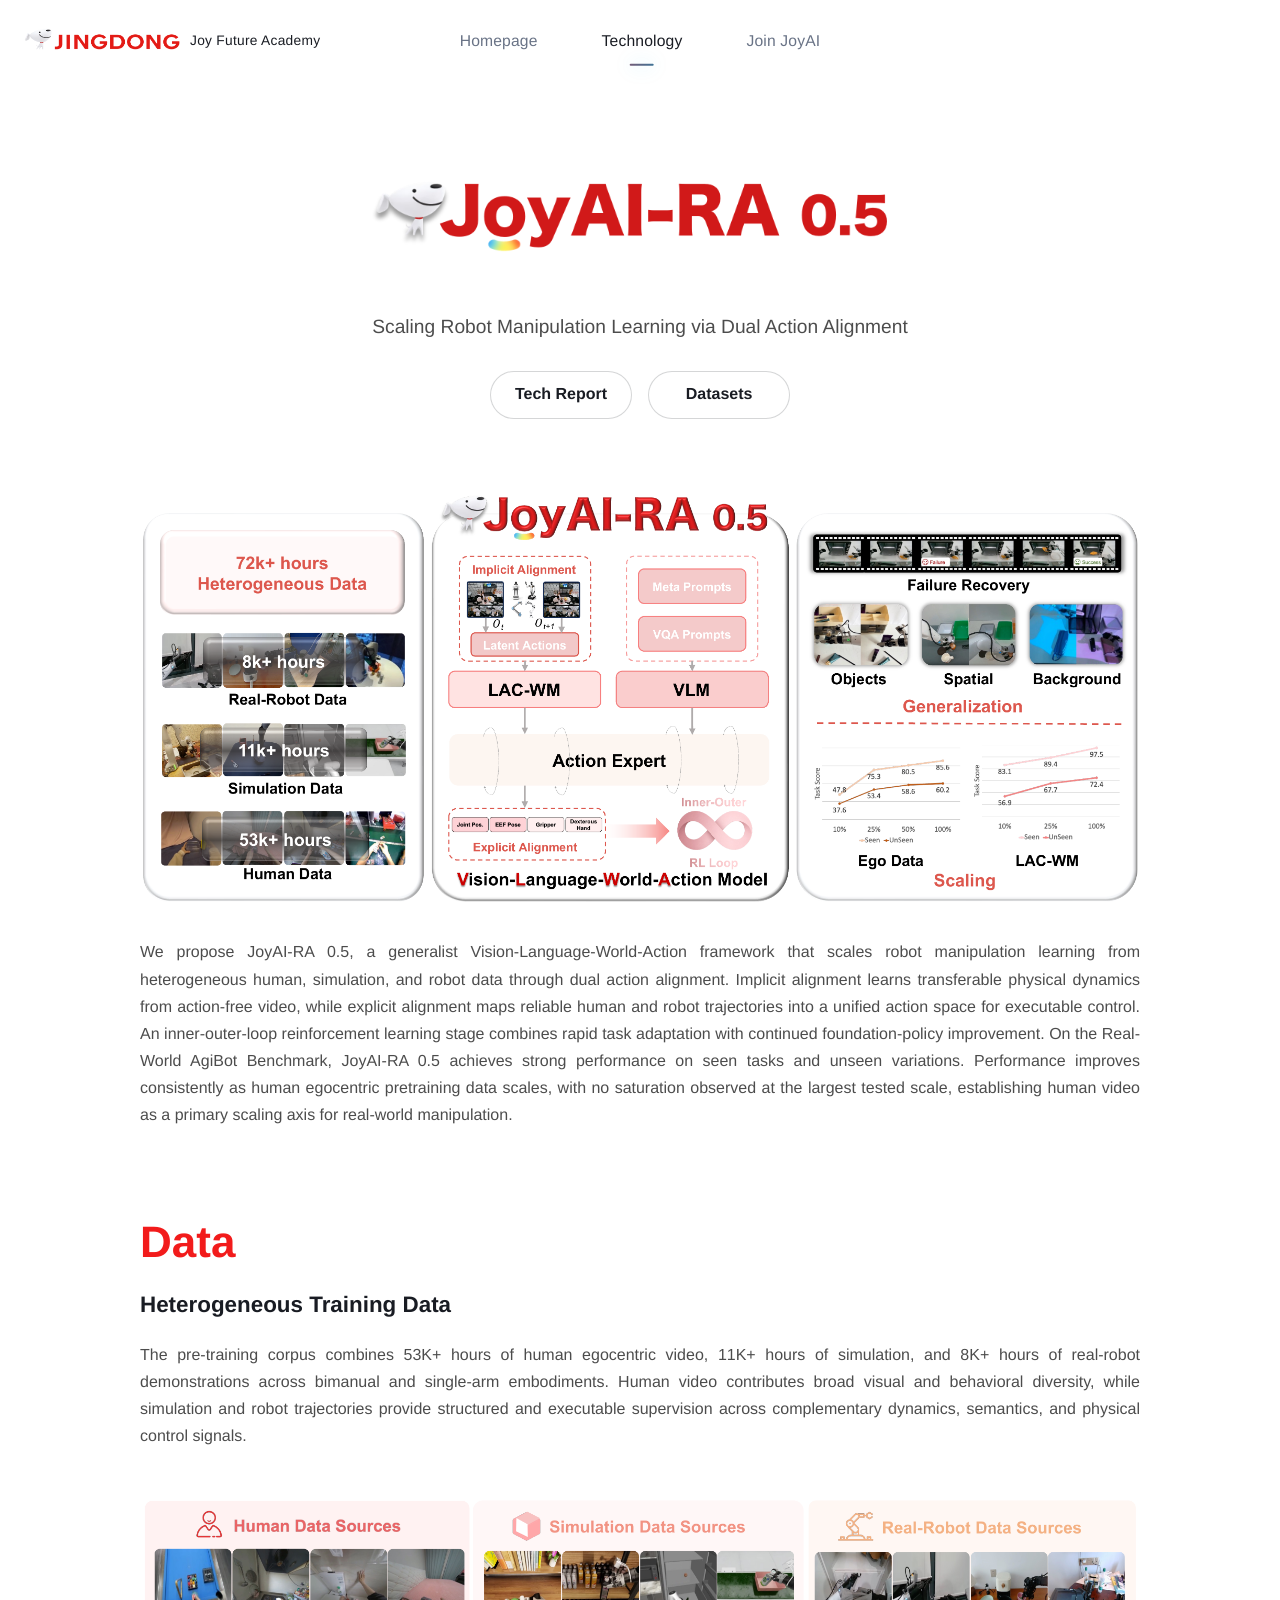
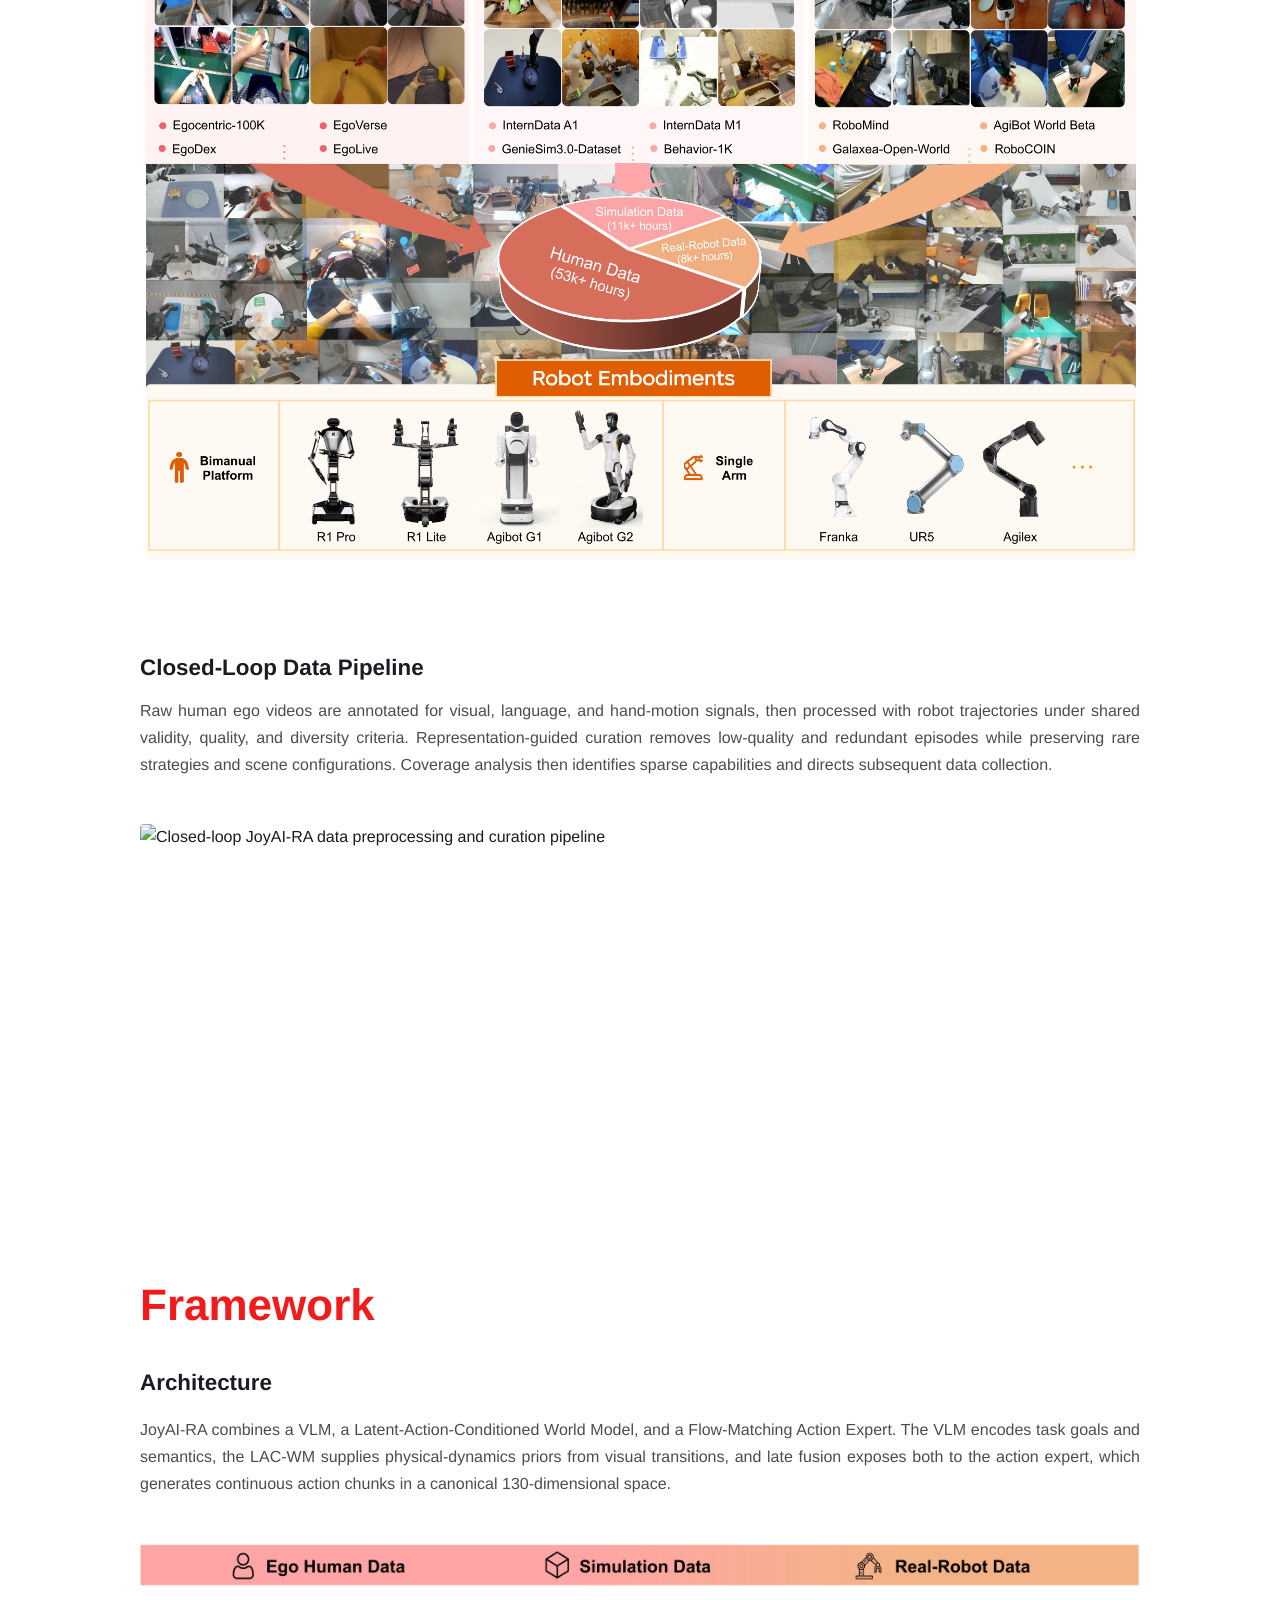
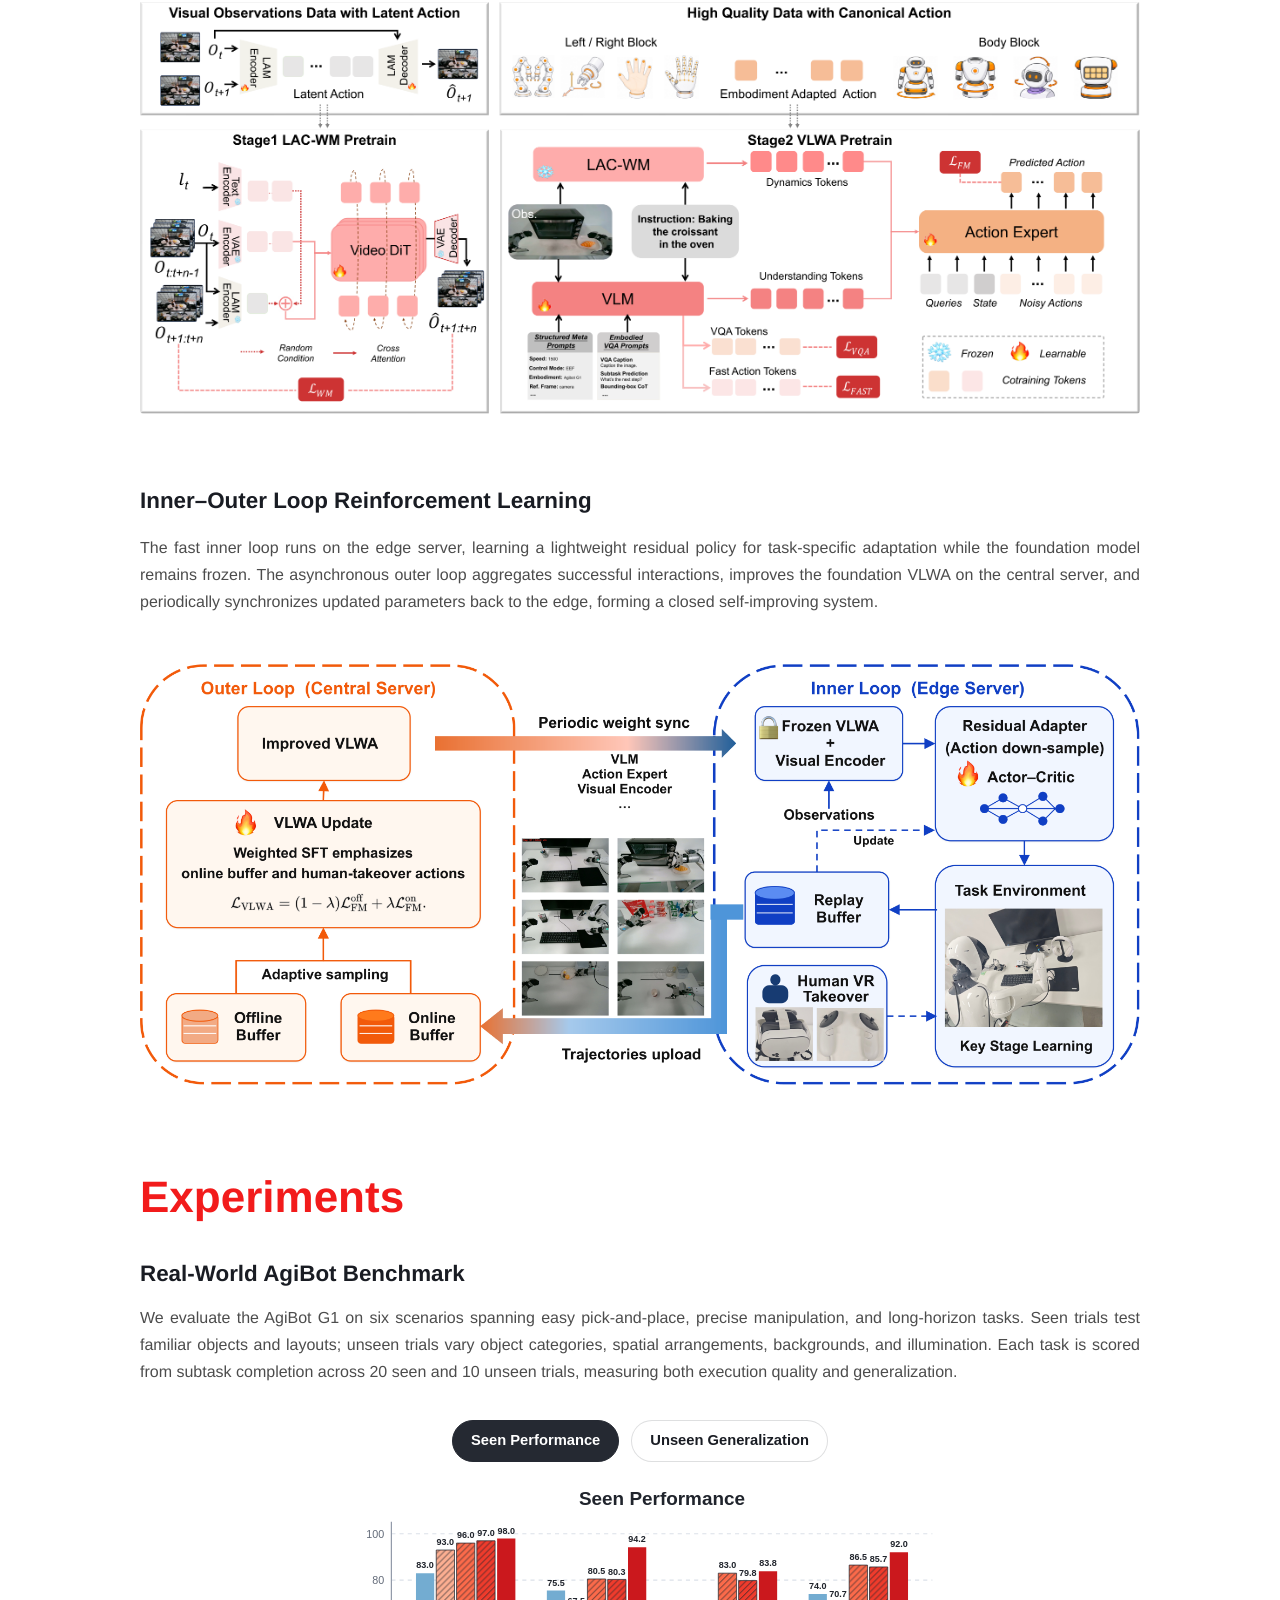
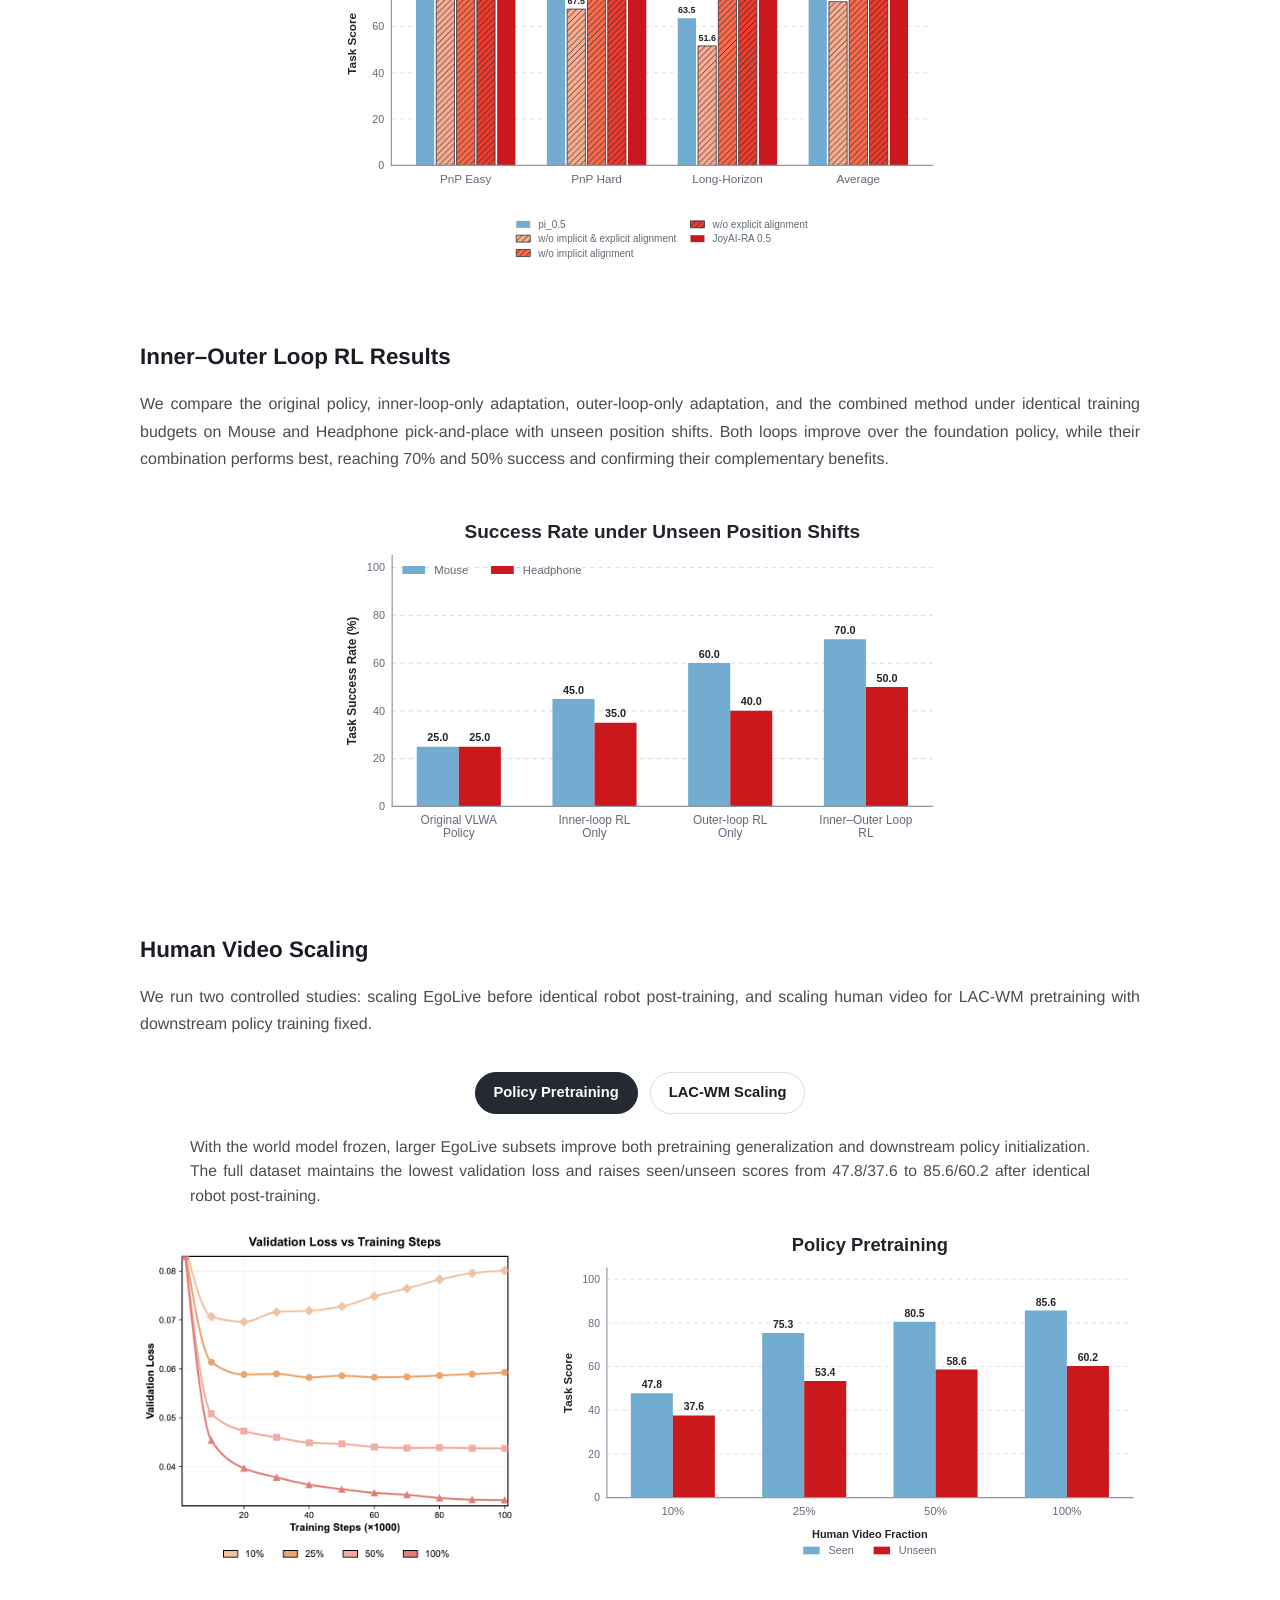
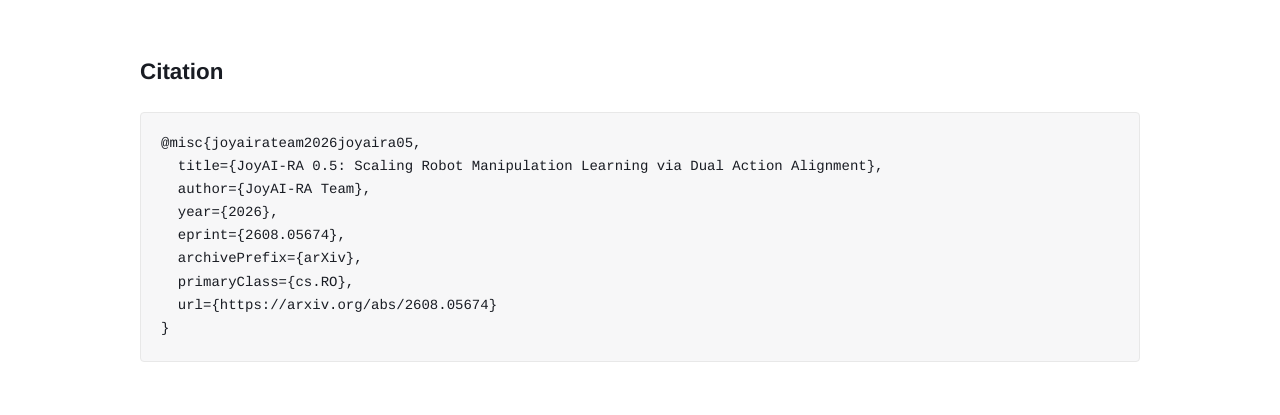
==== commit d29b1b2c: "Temporarily hide demonstrations section" ====
--- a/index.html
+++ b/index.html
@@ -470,6 +470,7 @@
 
       </section>
 
+      <!-- Demonstrations section is temporarily hidden.
       <section class="section" id="videos">
         <div class="container report-layout">
           <div class="section-title" data-reveal>
@@ -506,7 +507,6 @@
           ></video>
         </figure>
 
-        <!-- Additional task rollouts are temporarily hidden.
         <div class="container">
           <div class="g1-task-heading" data-reveal>
             <p>
@@ -556,8 +556,8 @@
             </div>
           </div>
         </div>
-        -->
-      </section>
+      </section>
+      -->
 
       <section class="section report-section" id="report">
         <div class="container citation-card" data-reveal>
